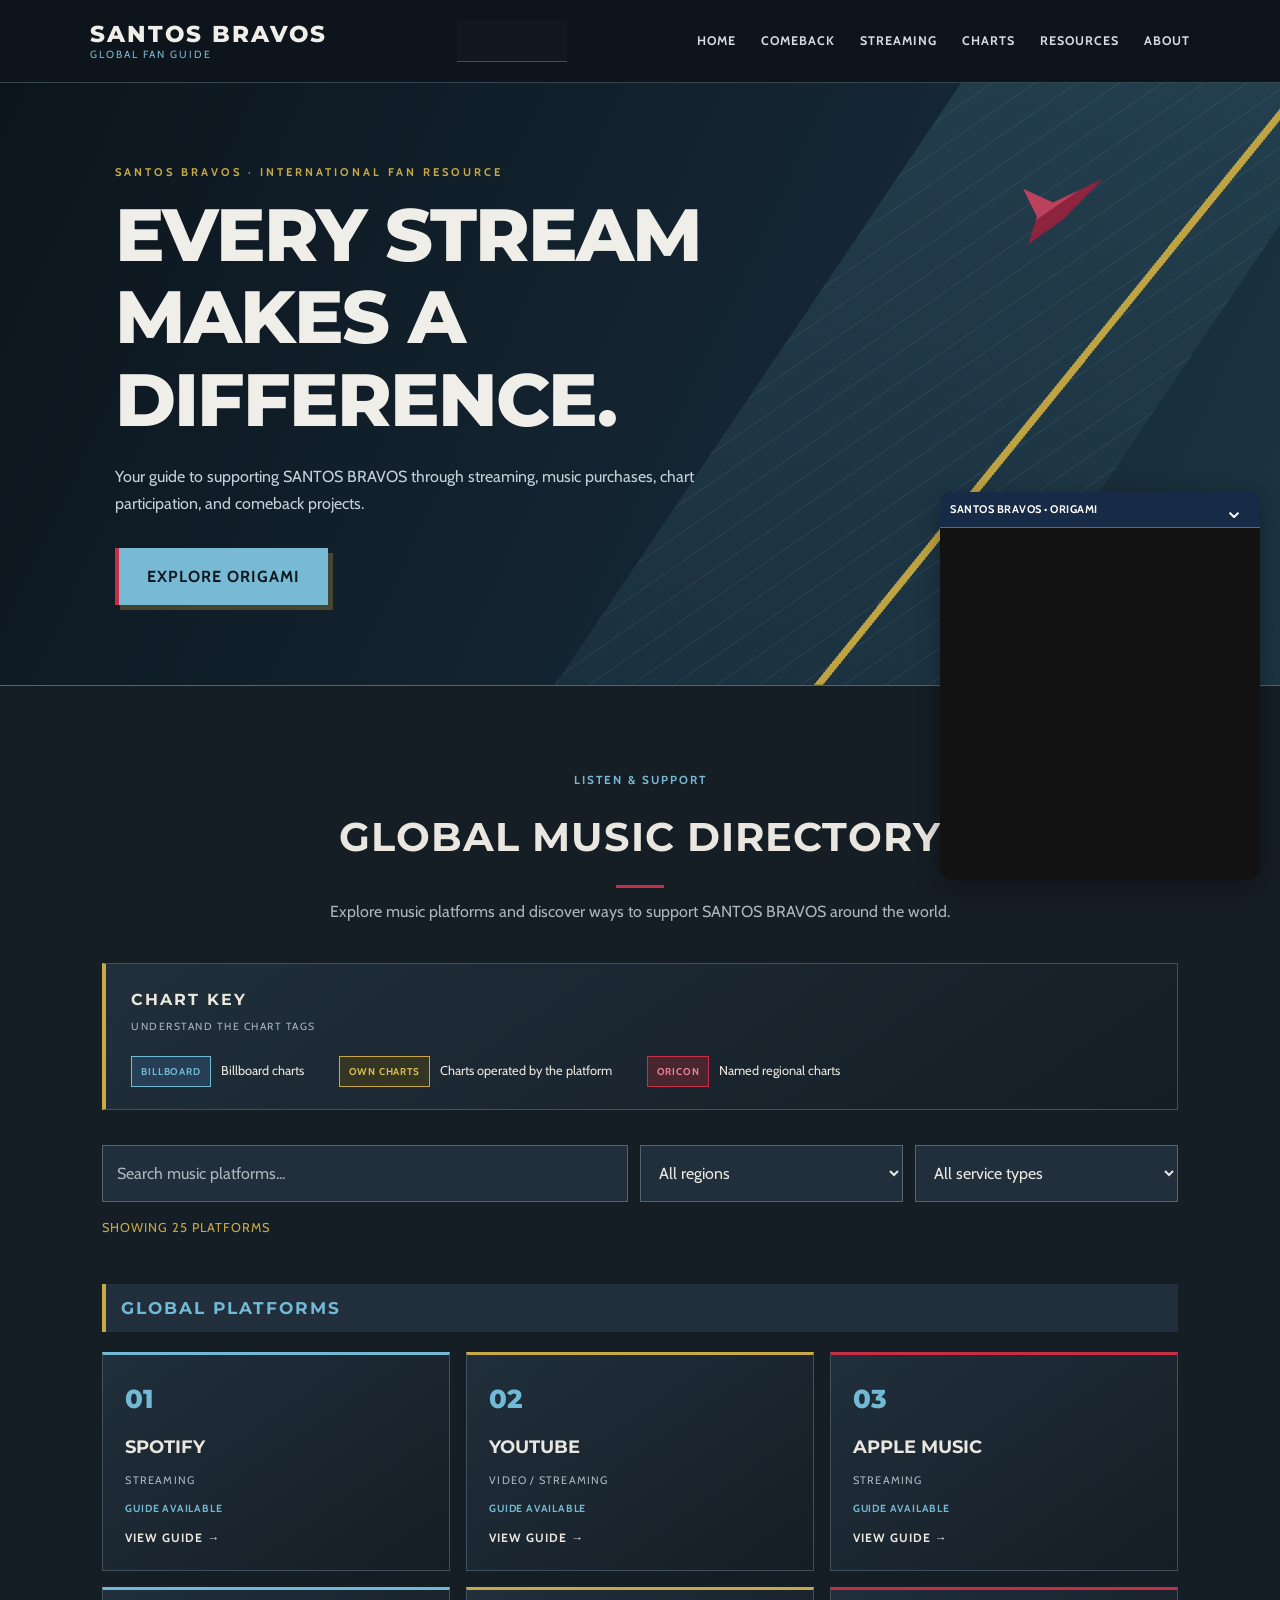
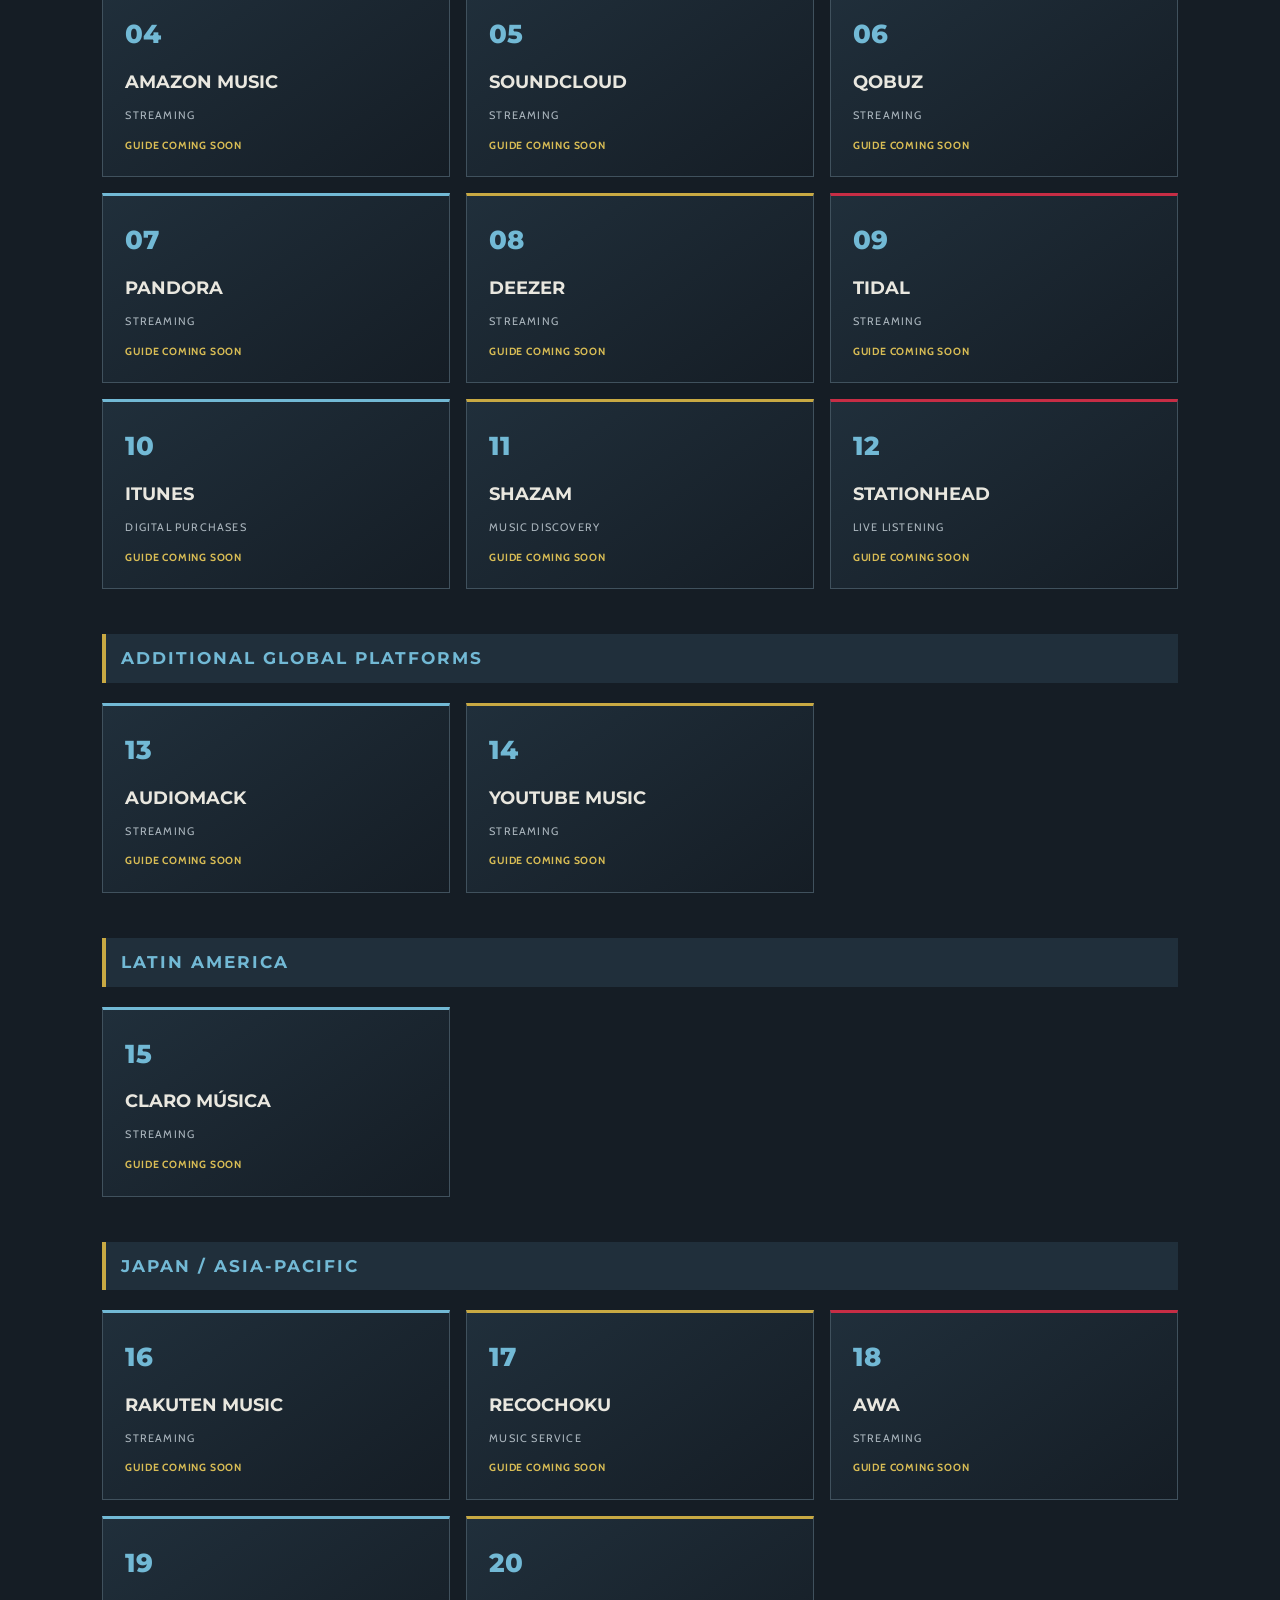
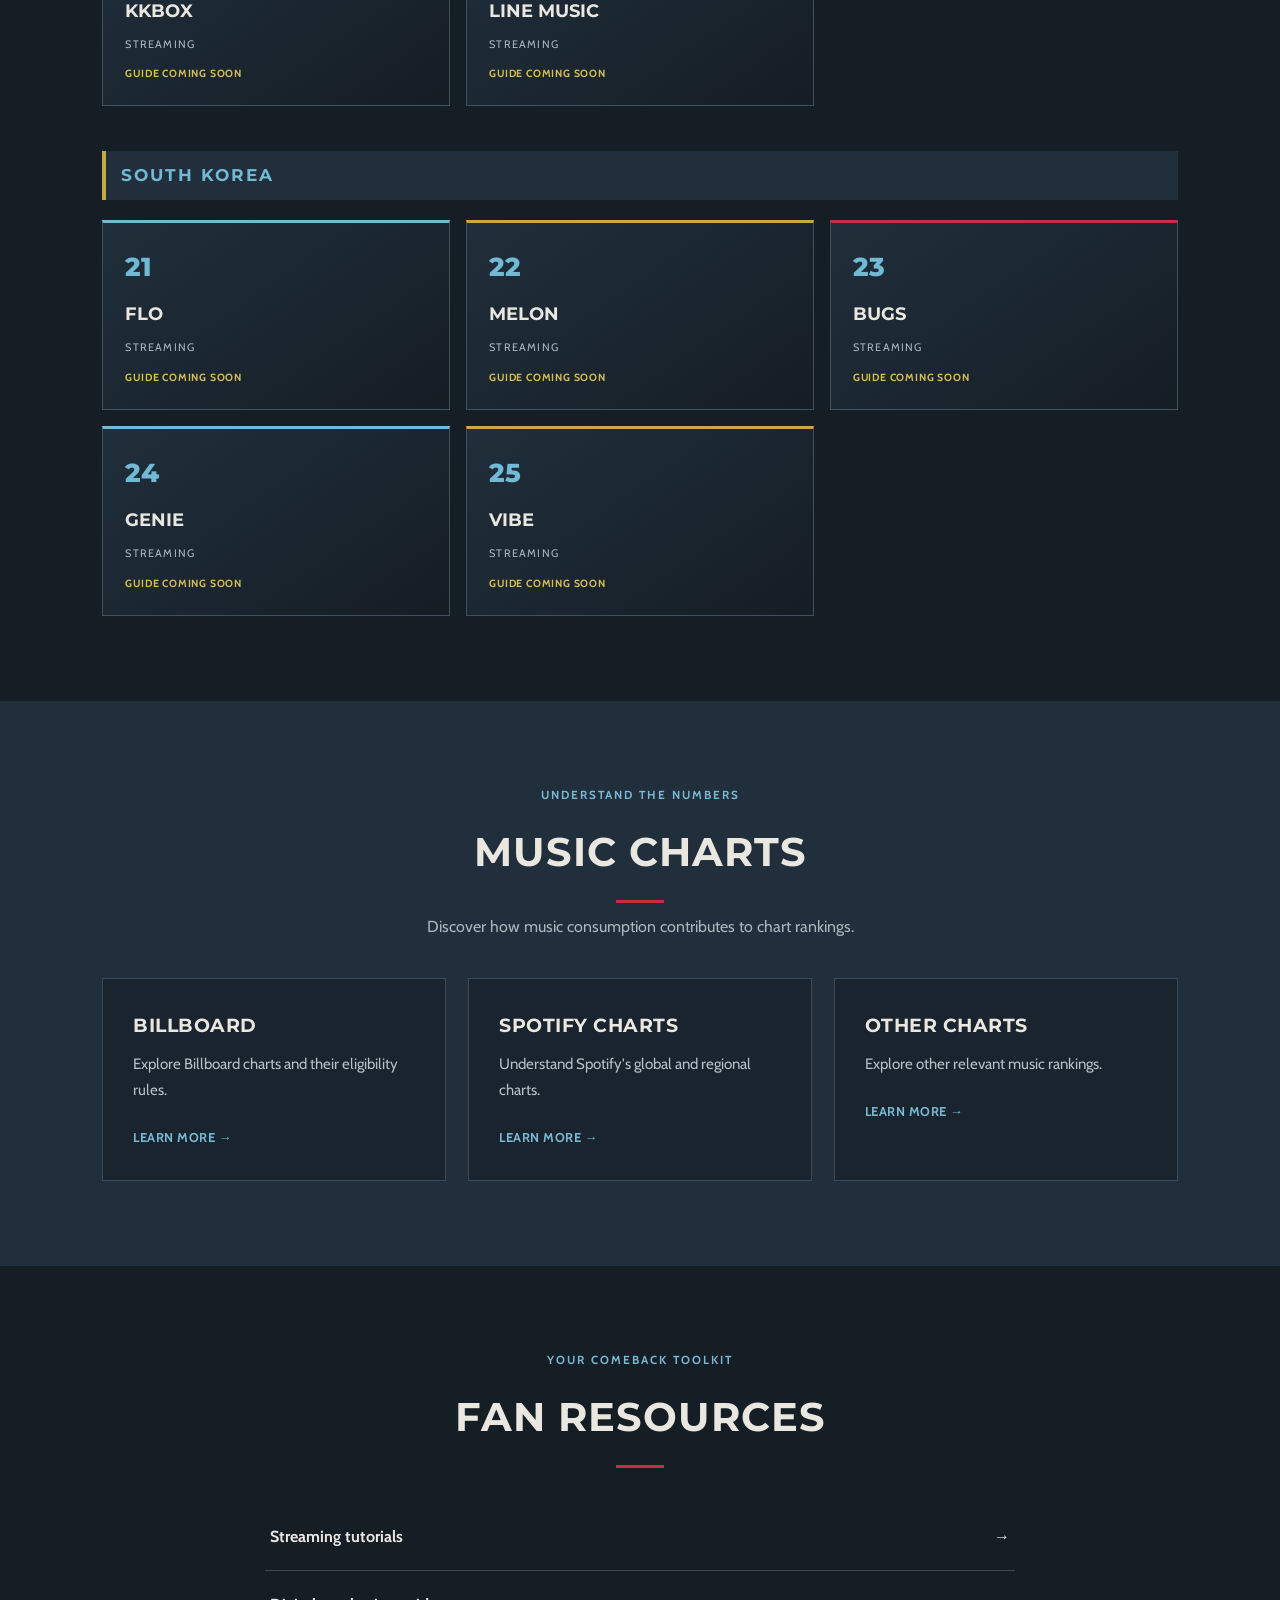
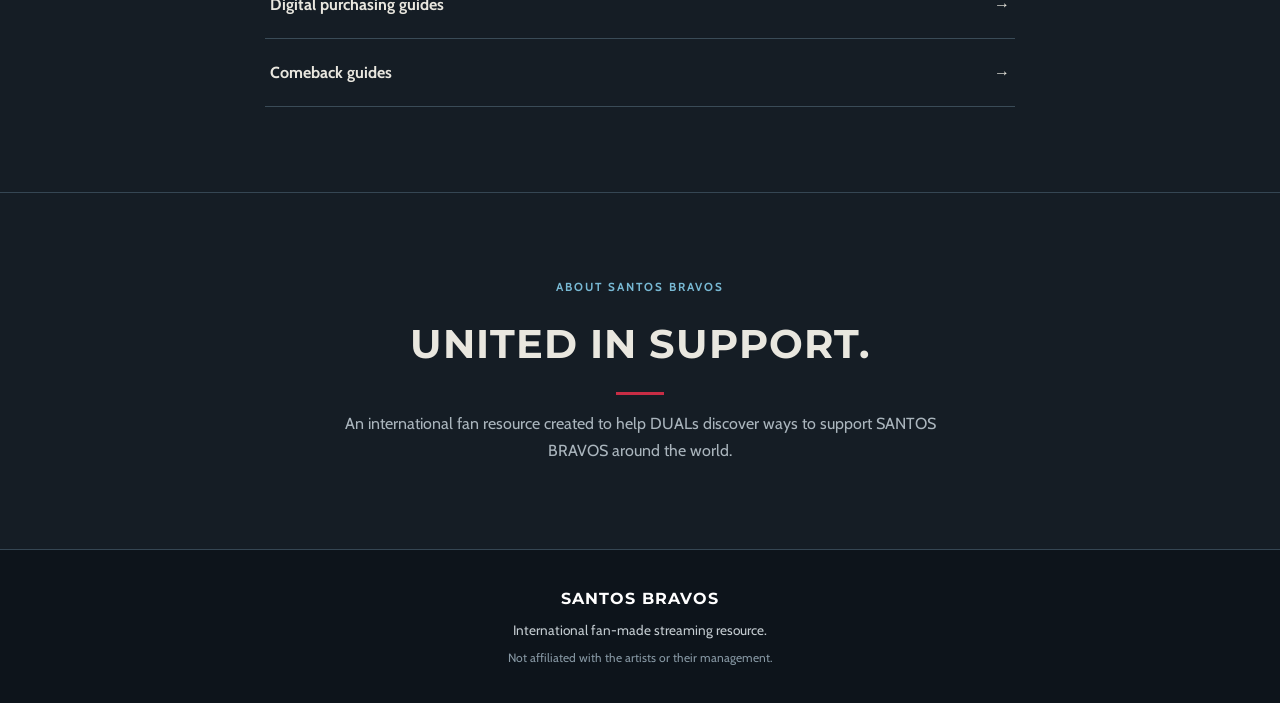
==== index.html @ e378ee21 "Add automatic website translation" ====
<!DOCTYPE html>
<html lang="en">
<head>
    <meta charset="UTF-8">
    <meta name="viewport" content="width=device-width, initial-scale=1.0">
    <meta name="description" content="Your international SANTOS BRAVOS streaming and comeback guide.">
    <title>SANTOS BRAVOS | Global Streaming Guide</title>
    <link rel="stylesheet" href="css/styles.css">
</head>
<body>

<header class="header">
    <a href="index.html" class="logo">
        <span class="logo-name">SANTOS BRAVOS</span>
        <span class="logo-subtitle">GLOBAL FAN GUIDE</span>
    </a>

    <div class="language-selector">
        <div id="google_translate_element"></div>
    <script>
        window.gtranslateSettings = {
            "default_language": "en",
            "languages": ["en", "es", "pt", "ko", "ja"],
            "wrapper_selector": "#google_translate_element"
        };
    </script>
    <script src="https://cdn.gtranslate.net/widgets/latest/dropdown.js" defer></script>
    </div>

    <nav class="navigation">
        <a href="index.html">HOME</a>
        <a href="#comeback">COMEBACK</a>
        <a href="#platforms">STREAMING</a>
        <a href="#charts">CHARTS</a>
        <a href="#resources">RESOURCES</a>
        <a href="#about">ABOUT</a>
    </nav>
</header>

<main>
    <section class="hero" id="comeback">
        <div class="hero-content">
            <span class="eyebrow">SANTOS BRAVOS · INTERNATIONAL FAN RESOURCE</span>
            <h1>EVERY STREAM<br>MAKES A DIFFERENCE.</h1>
            <p>
                Your guide to supporting SANTOS BRAVOS through streaming,
                music purchases, chart participation, and comeback projects.
            </p>
            <a href="guides/comebacks/origami.html" class="button">
                EXPLORE ORIGAMI
            </a>
        </div>
    </section>

    <section class="section platforms-directory" id="platforms">
        <span class="eyebrow">LISTEN & SUPPORT</span>
        <h2>GLOBAL MUSIC DIRECTORY</h2>
        <p class="section-description">
            Explore music platforms and discover ways to support SANTOS BRAVOS around the world.
        </p>

        <div class="chart-key">
            <h3>CHART KEY</h3>
            <p class="chart-key-description">UNDERSTAND THE CHART TAGS</p>

            <div class="chart-key-items">
                <div class="chart-key-item">
                    <span class="chart-tag billboard">BILLBOARD</span>
                    <span>Billboard charts</span>
                </div>

                <div class="chart-key-item">
                    <span class="chart-tag platform">OWN CHARTS</span>
                    <span>Charts operated by the platform</span>
                </div>

                <div class="chart-key-item">
                    <span class="chart-tag regional">ORICON</span>
                    <span>Named regional charts</span>
                </div>
            </div>
        </div>

        <div class="directory-controls">
            <input
                type="search"
                id="platformSearch"
                placeholder="Search music platforms..."
                aria-label="Search music platforms">

            <select id="regionFilter" aria-label="Filter by region">
                <option value="all">All regions</option>
                <option value="global">Global</option>
                <option value="latin-america">Latin America</option>
                <option value="asia-pacific">Japan / Asia-Pacific</option>
                <option value="south-korea">South Korea</option>
            </select>

            <select id="typeFilter" aria-label="Filter by service type">
                <option value="all">All service types</option>
                <option value="streaming">Streaming</option>
                <option value="video">Video</option>
                <option value="purchase">Digital purchases</option>
                <option value="discovery">Music discovery</option>
                <option value="live">Live listening</option>
            </select>
        </div>

        <p class="directory-count" id="platformCount">Showing 25 platforms</p>

        <div class="platform-group" data-region="global">
            <h3 class="platform-group-title">GLOBAL PLATFORMS</h3>
            <div class="platform-grid">

                <article class="platform-card" data-name="spotify" data-type="streaming">
                    <span class="platform-number">01</span>
                    <h4>Spotify</h4>
                    <span class="platform-type">STREAMING</span>
                    <span class="platform-status available">GUIDE AVAILABLE</span>
                    <a href="guides/platforms/spotify.html">VIEW GUIDE →</a>
                </article>

                <article class="platform-card" data-name="youtube" data-type="video">
                    <span class="platform-number">02</span>
                    <h4>YouTube</h4>
                    <span class="platform-type">VIDEO / STREAMING</span>
                    <span class="platform-status available">GUIDE AVAILABLE</span>
                    <a href="guides/platforms/youtube.html">VIEW GUIDE →</a>
                </article>

                <article class="platform-card" data-name="apple music" data-type="streaming">
                    <span class="platform-number">03</span>
                    <h4>Apple Music</h4>
                    <span class="platform-type">STREAMING</span>
                    <span class="platform-status available">GUIDE AVAILABLE</span>
                    <a href="guides/platforms/apple-music.html">VIEW GUIDE →</a>
                </article>

                <article class="platform-card" data-name="amazon music" data-type="streaming">
                    <span class="platform-number">04</span>
                    <h4>Amazon Music</h4>
                    <span class="platform-type">STREAMING</span>
                    <span class="platform-status coming-soon">GUIDE COMING SOON</span>
                </article>

                <article class="platform-card" data-name="soundcloud" data-type="streaming">
                    <span class="platform-number">05</span>
                    <h4>SoundCloud</h4>
                    <span class="platform-type">STREAMING</span>
                    <span class="platform-status coming-soon">GUIDE COMING SOON</span>
                </article>

                <article class="platform-card" data-name="qobuz" data-type="streaming">
                    <span class="platform-number">06</span>
                    <h4>Qobuz</h4>
                    <span class="platform-type">STREAMING</span>
                    <span class="platform-status coming-soon">GUIDE COMING SOON</span>
                </article>

                <article class="platform-card" data-name="pandora" data-type="streaming">
                    <span class="platform-number">07</span>
                    <h4>Pandora</h4>
                    <span class="platform-type">STREAMING</span>
                    <span class="platform-status coming-soon">GUIDE COMING SOON</span>
                </article>

                <article class="platform-card" data-name="deezer" data-type="streaming">
                    <span class="platform-number">08</span>
                    <h4>Deezer</h4>
                    <span class="platform-type">STREAMING</span>
                    <span class="platform-status coming-soon">GUIDE COMING SOON</span>
                </article>

                <article class="platform-card" data-name="tidal" data-type="streaming">
                    <span class="platform-number">09</span>
                    <h4>TIDAL</h4>
                    <span class="platform-type">STREAMING</span>
                    <span class="platform-status coming-soon">GUIDE COMING SOON</span>
                </article>

                <article class="platform-card" data-name="itunes" data-type="purchase">
                    <span class="platform-number">10</span>
                    <h4>iTunes</h4>
                    <span class="platform-type">DIGITAL PURCHASES</span>
                    <span class="platform-status coming-soon">GUIDE COMING SOON</span>
                </article>

                <article class="platform-card" data-name="shazam" data-type="discovery">
                    <span class="platform-number">11</span>
                    <h4>Shazam</h4>
                    <span class="platform-type">MUSIC DISCOVERY</span>
                    <span class="platform-status coming-soon">GUIDE COMING SOON</span>
                </article>

                <article class="platform-card" data-name="stationhead" data-type="live">
                    <span class="platform-number">12</span>
                    <h4>Stationhead</h4>
                    <span class="platform-type">LIVE LISTENING</span>
                    <span class="platform-status coming-soon">GUIDE COMING SOON</span>
                </article>
            </div>
        </div>

        <div class="platform-group" data-region="global">
            <h3 class="platform-group-title">ADDITIONAL GLOBAL PLATFORMS</h3>
            <div class="platform-grid">
                <article class="platform-card" data-name="audiomack" data-type="streaming">
                    <span class="platform-number">13</span>
                    <h4>Audiomack</h4>
                    <span class="platform-type">STREAMING</span>
                    <span class="platform-status coming-soon">GUIDE COMING SOON</span>
                </article>

                <article class="platform-card" data-name="youtube music" data-type="streaming">
                    <span class="platform-number">14</span>
                    <h4>YouTube Music</h4>
                    <span class="platform-type">STREAMING</span>
                    <span class="platform-status coming-soon">GUIDE COMING SOON</span>
                </article>
            </div>
        </div>

        <div class="platform-group" data-region="latin-america">
            <h3 class="platform-group-title">LATIN AMERICA</h3>
            <div class="platform-grid">
                <article class="platform-card" data-name="claro musica" data-type="streaming">
                    <span class="platform-number">15</span>
                    <h4>Claro Música</h4>
                    <span class="platform-type">STREAMING</span>
                    <span class="platform-status coming-soon">GUIDE COMING SOON</span>
                </article>
            </div>
        </div>

        <div class="platform-group" data-region="asia-pacific">
            <h3 class="platform-group-title">JAPAN / ASIA-PACIFIC</h3>
            <div class="platform-grid">
                <article class="platform-card" data-name="rakuten music" data-type="streaming">
                    <span class="platform-number">16</span>
                    <h4>Rakuten Music</h4>
                    <span class="platform-type">STREAMING</span>
                    <span class="platform-status coming-soon">GUIDE COMING SOON</span>
                </article>

                <article class="platform-card" data-name="recochoku" data-type="streaming">
                    <span class="platform-number">17</span>
                    <h4>RecoChoku</h4>
                    <span class="platform-type">MUSIC SERVICE</span>
                    <span class="platform-status coming-soon">GUIDE COMING SOON</span>
                </article>

                <article class="platform-card" data-name="awa" data-type="streaming">
                    <span class="platform-number">18</span>
                    <h4>AWA</h4>
                    <span class="platform-type">STREAMING</span>
                    <span class="platform-status coming-soon">GUIDE COMING SOON</span>
                </article>

                <article class="platform-card" data-name="kkbox" data-type="streaming">
                    <span class="platform-number">19</span>
                    <h4>KKBOX</h4>
                    <span class="platform-type">STREAMING</span>
                    <span class="platform-status coming-soon">GUIDE COMING SOON</span>
                </article>

                <article class="platform-card" data-name="line music" data-type="streaming">
                    <span class="platform-number">20</span>
                    <h4>LINE MUSIC</h4>
                    <span class="platform-type">STREAMING</span>
                    <span class="platform-status coming-soon">GUIDE COMING SOON</span>
                </article>
            </div>
        </div>

        <div class="platform-group" data-region="south-korea">
            <h3 class="platform-group-title">SOUTH KOREA</h3>
            <div class="platform-grid">
                <article class="platform-card" data-name="flo" data-type="streaming">
                    <span class="platform-number">21</span>
                    <h4>FLO</h4>
                    <span class="platform-type">STREAMING</span>
                    <span class="platform-status coming-soon">GUIDE COMING SOON</span>
                </article>

                <article class="platform-card" data-name="melon" data-type="streaming">
                    <span class="platform-number">22</span>
                    <h4>Melon</h4>
                    <span class="platform-type">STREAMING</span>
                    <span class="platform-status coming-soon">GUIDE COMING SOON</span>
                </article>

                <article class="platform-card" data-name="bugs" data-type="streaming">
                    <span class="platform-number">23</span>
                    <h4>Bugs</h4>
                    <span class="platform-type">STREAMING</span>
                    <span class="platform-status coming-soon">GUIDE COMING SOON</span>
                </article>

                <article class="platform-card" data-name="genie" data-type="streaming">
                    <span class="platform-number">24</span>
                    <h4>Genie</h4>
                    <span class="platform-type">STREAMING</span>
                    <span class="platform-status coming-soon">GUIDE COMING SOON</span>
                </article>

                <article class="platform-card" data-name="vibe" data-type="streaming">
                    <span class="platform-number">25</span>
                    <h4>VIBE</h4>
                    <span class="platform-type">STREAMING</span>
                    <span class="platform-status coming-soon">GUIDE COMING SOON</span>
                </article>
            </div>
        </div>
    </section>

    <section class="section section-blue" id="charts">
        <span class="eyebrow">UNDERSTAND THE NUMBERS</span>
        <h2>MUSIC CHARTS</h2>
        <p class="section-description">
            Discover how music consumption contributes to chart rankings.
        </p>

        <div class="card-grid">
            <article class="card">
                <h3>Billboard</h3>
                <p>Explore Billboard charts and their eligibility rules.</p>
                <a href="guides/charts/billboard.html">LEARN MORE →</a>
            </article>

            <article class="card">
                <h3>Spotify Charts</h3>
                <p>Understand Spotify's global and regional charts.</p>
                <a href="guides/charts/spotify.html">LEARN MORE →</a>
            </article>

            <article class="card">
                <h3>Other Charts</h3>
                <p>Explore other relevant music rankings.</p>
                <a href="guides/charts/other-charts.html">LEARN MORE →</a>
            </article>
        </div>
    </section>

    <section class="section" id="resources">
        <span class="eyebrow">YOUR COMEBACK TOOLKIT</span>
        <h2>FAN RESOURCES</h2>

        <div class="resource-list">
            <a href="guides/streaming/index.html">Streaming tutorials <span>→</span></a>
            <a href="guides/purchasing/index.html">Digital purchasing guides <span>→</span></a>
            <a href="guides/comebacks/index.html">Comeback guides <span>→</span></a>
        </div>
    </section>

    <section class="about" id="about">
        <span class="eyebrow">ABOUT SANTOS BRAVOS</span>
        <h2>UNITED IN SUPPORT.</h2>
        <p>
            An international fan resource created to help DUALs
            discover ways to support SANTOS BRAVOS around the world.
        </p>
    </section>
</main>

<footer>
    <strong>SANTOS BRAVOS</strong>
    <p>International fan-made streaming resource.</p>
    <p class="disclaimer">Not affiliated with the artists or their management.</p>
</footer>

<script src="js/script.js"></script>

<div class="spotify-floating-player" id="spotifyPlayer">
  <div class="spotify-player-header">
    <span>SANTOS BRAVOS • ORIGAMI</span>
    <button
      id="spotifyToggle"
      class="spotify-toggle"
      aria-label="Minimize player"
      aria-expanded="true">
      ⌄
    </button>
  </div>

  <iframe
    id="spotifyEmbed"
    src="https://open.spotify.com/embed/album/797dBz2qHdt8W3tDV2a8l1?utm_source=generator&theme=0"
    width="100%"
    height="352"
    allow="autoplay; clipboard-write; encrypted-media; fullscreen; picture-in-picture"
    loading="lazy">
  </iframe>
</div>
</body>
</html>
---- css/styles.css ----
@import url('https://fonts.googleapis.com/css2?family=Cabin:wght@400;500;600;700&family=Montserrat:wght@400;500;600;700;800&display=swap');

:root {
    --navy: #102c46;
    --blue: #176b91;
    --light-blue: #e8f2f8;
    --background: #f8fafc;
    --white: #ffffff;
    --text: #263746;
    --muted: #718096;
}

* {
    margin: 0;
    padding: 0;
    box-sizing: border-box;
}

html {
    scroll-behavior: smooth;
}

body {
    font-family: 'Cabin', sans-serif;
    color: var(--text);
    background: var(--background);
    line-height: 1.7;
}

.header {
    background: var(--navy);
    padding: 20px 7%;
    display: flex;
    justify-content: space-between;
    align-items: center;
    gap: 25px;
    flex-wrap: wrap;
}

.logo {
    display: flex;
    flex-direction: column;
    text-decoration: none;
    line-height: 1.2;
}

.logo-name {
    font-family: 'Montserrat', sans-serif;
    color: white;
    font-size: 1.45rem;
    font-weight: 800;
    letter-spacing: 1px;
}

.logo-subtitle {
    color: #b9d9e9;
    font-size: 0.65rem;
    letter-spacing: 2px;
}

.navigation {
    display: flex;
    gap: 25px;
    flex-wrap: wrap;
}

.navigation a {
    color: white;
    text-decoration: none;
    font-size: 0.78rem;
    font-weight: 700;
}

.navigation a:hover {
    color: #9edcf4;
}

.hero {
    background:
        linear-gradient(90deg, rgba(9, 35, 57, 0.95), rgba(18, 77, 108, 0.78)),
        url('../assets/images/hero.jpg') center/cover;
    min-height: 510px;
    display: flex;
    align-items: center;
    padding: 80px 9%;
    color: white;
}

.hero-content {
    max-width: 750px;
}

.eyebrow {
    display: block;
    color: var(--blue);
    font-size: 0.73rem;
    font-weight: 700;
    letter-spacing: 2px;
    margin-bottom: 12px;
}

.hero .eyebrow {
    color: #b9e7fa;
}

.hero h1 {
    font-family: 'Montserrat', sans-serif;
    font-size: clamp(2.5rem, 6vw, 4.6rem);
    line-height: 1.12;
    margin-bottom: 22px;
}

.hero p {
    color: #e3edf5;
    max-width: 600px;
    margin-bottom: 30px;
}

.button {
    display: inline-block;
    background: white;
    color: var(--navy);
    padding: 13px 25px;
    text-decoration: none;
    font-weight: 700;
    border-radius: 3px;
    transition: 0.2s;
}

.button:hover {
    background: #c9e8f6;
    transform: translateY(-2px);
}

.section {
    padding: 85px 8%;
    text-align: center;
}

.section h2,
.about h2 {
    font-family: 'Montserrat', sans-serif;
    color: var(--navy);
    font-size: clamp(1.8rem, 4vw, 2.5rem);
    margin-bottom: 10px;
}

.section-description {
    color: var(--muted);
    margin-bottom: 38px;
}

.section-blue {
    background: var(--light-blue);
}

.card-grid {
    display: grid;
    grid-template-columns: repeat(3, minmax(0, 1fr));
    gap: 22px;
    max-width: 1150px;
    margin: auto;
    text-align: left;
}

.card {
    background: white;
    border: 1px solid #e5eaf0;
    border-radius: 7px;
    padding: 30px;
    transition: 0.2s;
}

.card:hover {
    transform: translateY(-4px);
    box-shadow: 0 12px 25px rgba(16, 44, 70, 0.08);
}

.card-number {
    color: var(--blue);
    font-size: 0.8rem;
    font-weight: 700;
    margin-bottom: 14px;
}

.card h3 {
    color: var(--navy);
    font-family: 'Montserrat', sans-serif;
    font-size: 1.2rem;
    margin-bottom: 10px;
}

.card p {
    color: var(--muted);
    margin-bottom: 20px;
    font-size: 0.94rem;
}

.card a {
    color: var(--blue);
    text-decoration: none;
    font-weight: 700;
    font-size: 0.8rem;
}

.resource-list {
    max-width: 750px;
    margin: 35px auto 0;
    text-align: left;
}

.resource-list a {
    display: flex;
    justify-content: space-between;
    padding: 20px 5px;
    border-bottom: 1px solid #dce4eb;
    color: var(--navy);
    font-weight: 700;
    text-decoration: none;
}

.resource-list a:hover {
    color: var(--blue);
}

.about {
    text-align: center;
    padding: 85px 20px;
    background: white;
}

.about p {
    max-width: 650px;
    margin: 15px auto 0;
    color: var(--muted);
}

footer {
    background: var(--navy);
    color: white;
    text-align: center;
    padding: 35px 20px;
}

footer strong {
    font-family: 'Montserrat', sans-serif;
    letter-spacing: 1px;
}

footer p {
    font-size: 0.85rem;
    margin-top: 6px;
    color: #d2e3ee;
}

footer .disclaimer {
    font-size: 0.75rem;
    color: #9fb9ca;
}

@media (max-width: 850px) {
    .card-grid {
        grid-template-columns: repeat(2, minmax(0, 1fr));
    }
}

@media (max-width: 600px) {
    .header {
        justify-content: center;
        text-align: center;
    }

    .navigation {
        justify-content: center;
        gap: 13px 18px;
    }

    .card-grid {
        grid-template-columns: 1fr;
    }

    .hero {
        min-height: 440px;
        padding: 65px 7%;
    }

    .section {
        padding: 60px 7%;
    }
}

.spotify-floating-player {
  position: fixed;
  right: 20px;
  bottom: 20px;
  width: 320px;
  max-width: calc(100vw - 40px);
  z-index: 9999;
  border-radius: 12px;
  overflow: hidden;
  background: #121212;
  box-shadow: 0 5px 25px rgba(0,0,0,.3);
}

.spotify-floating-player iframe {
  display: block;
  border: 0;
}

@media (max-width: 600px) {
  .spotify-floating-player {
    right: 10px;
    bottom: 10px;
    max-width: calc(100vw - 20px);
  }
}

/* SANTOS BRAVOS Spotify Mini Player */
.spotify-floating-player {
  position: fixed;
  right: 20px;
  bottom: 20px;
  width: 320px;
  max-width: calc(100vw - 40px);
  z-index: 9999;
  overflow: hidden;
  border-radius: 12px;
  background: #121212;
  box-shadow: 0 5px 25px rgba(0,0,0,.3);
  transition: width .25s ease;
}

.spotify-player-header {
  height: 36px;
  padding: 0 10px;
  display: flex;
  align-items: center;
  justify-content: space-between;
  background: #172b46;
  color: white;
  font-size: 11px;
  font-weight: 700;
  letter-spacing: .5px;
}

.spotify-toggle {
  border: 0;
  background: transparent;
  color: white;
  font-size: 24px;
  cursor: pointer;
  padding: 0 6px;
}

.spotify-floating-player iframe {
  display: block;
  width: 100%;
  height: 352px;
  border: 0;
  transition: height .25s ease;
}

.spotify-floating-player.is-collapsed iframe {
  height: 80px;
}

.spotify-floating-player.is-collapsed .spotify-toggle {
  transform: rotate(180deg);
}

@media (max-width: 600px) {
  .spotify-floating-player {
    right: 10px;
    bottom: 10px;
    max-width: calc(100vw - 20px);
  }
}

/* ========================================
   SANTOS BRAVOS — INDUSTRIAL EDITORIAL THEME
   ======================================== */

:root {
    --navy: #111820;
    --blue: #78b9d4;
    --light-blue: #202f3b;
    --background: #151d25;
    --white: #e9e7df;
    --text: #e9e7df;
    --muted: #aab5bd;
    --accent-yellow: #c8a943;
    --accent-red: #c72d45;
}

body {
    background: var(--background);
    color: var(--text);
}

.header {
    background: #0d141b;
    border-bottom: 1px solid #354653;
}

.logo-name {
    color: #f0eee8;
    letter-spacing: 2px;
}

.logo-subtitle {
    color: var(--blue);
}

.navigation a {
    color: #d6dce0;
    letter-spacing: 1px;
    transition: color .2s ease;
}

.navigation a:hover {
    color: var(--accent-yellow);
}

.hero {
    background:
        linear-gradient(110deg, rgba(10,18,26,.97), rgba(25,52,68,.82)),
        repeating-linear-gradient(
            135deg,
            transparent 0,
            transparent 38px,
            rgba(169,221,241,.06) 39px,
            transparent 40px
        );
    border-bottom: 1px solid #526572;
    color: #f0eee8;
    position: relative;
}

.hero .eyebrow {
    color: var(--accent-yellow);
    text-transform: uppercase;
    letter-spacing: 3px;
}

.hero h1 {
    color: #f0eee8;
    letter-spacing: -2px;
    text-transform: uppercase;
}

.hero p {
    color: #c3d0d8;
}

.button {
    background: var(--blue);
    color: #101820;
    border-radius: 0;
    text-transform: uppercase;
    letter-spacing: 1px;
}

.button:hover {
    background: var(--accent-yellow);
}

.section {
    background: #151d25;
}

.section h2,
.about h2 {
    color: #e9e7df;
    text-transform: uppercase;
    letter-spacing: 1px;
}

.section-description {
    color: #aab5bd;
}

.section-blue {
    background: #202f3b;
}

.card {
    background: #19242e;
    border: 1px solid #3a4b57;
    border-radius: 0;
    color: #e9e7df;
    position: relative;
}

.card:hover {
    border-color: var(--blue);
    box-shadow: 0 12px 25px rgba(0,0,0,.25);
}

.card-number {
    color: var(--accent-yellow);
    letter-spacing: 2px;
    text-transform: uppercase;
}

.card h3 {
    color: #e9e7df;
    text-transform: uppercase;
    letter-spacing: .5px;
}

.card p {
    color: #b5c0c7;
}

.card a {
    color: var(--blue);
    text-transform: uppercase;
    letter-spacing: .5px;
}

.resource-list a {
    color: #e9e7df;
    border-bottom: 1px solid #3a4b57;
}

.resource-list a:hover {
    color: var(--accent-yellow);
}

footer {
    background: #0d141b;
    border-top: 1px solid #354653;
}

footer p {
    color: #c3cbd0;
}

footer .disclaimer {
    color: #8798a4;
}

/* Small editorial accent */
.section h2::after,
.about h2::after {
    content: "";
    display: block;
    width: 48px;
    height: 3px;
    background: var(--accent-red);
    margin: 14px auto 0;
}

.spotify-player-header {
    background: #172b46;
    border-bottom: 1px solid #536d7d;
}

@media (max-width: 600px) {
    .hero h1 {
        letter-spacing: -1px;
    }
}

/* About section — match the industrial theme */
.about {
    background: #151d25;
    color: #e9e7df;
    border-top: 1px solid #354653;
}

.about h2 {
    color: #e9e7df;
}

.about .eyebrow {
    color: #78b9d4;
}

.about p {
    color: #aab5bd;
}


/* Hide Spotify player when visitors reach the footer */
.spotify-floating-player {
    transition: transform .35s ease, opacity .35s ease;
}

.spotify-floating-player.is-footer-visible {
    transform: translateY(calc(100% + 30px));
    opacity: 0;
    pointer-events: none;
}

/* Slower, smoother Spotify player animation */
.spotify-floating-player {
    transition:
        transform 0.8s ease-in-out,
        opacity 0.8s ease-in-out;
}

/* HERO — Industrial editorial details */
.hero {
    position: relative;
    isolation: isolate;
    overflow: hidden;
}

.hero::before {
    content: "";
    position: absolute;
    z-index: 0;
    top: -20%;
    right: 9%;
    width: min(38vw, 480px);
    height: 145%;
    border-left: 1px solid rgba(169, 221, 241, .35);
    border-right: 1px solid rgba(169, 221, 241, .2);
    background: repeating-linear-gradient(
        135deg,
        transparent 0,
        transparent 34px,
        rgba(169, 221, 241, .07) 35px,
        transparent 36px
    );
    transform: skewX(-24deg);
    pointer-events: none;
}

.hero::after {
    content: "";
    position: absolute;
    z-index: 0;
    top: 18%;
    right: 17%;
    width: 4px;
    height: 62%;
    background: var(--accent-yellow);
    transform: skewX(-24deg);
    opacity: .8;
    pointer-events: none;
}

.hero-content {
    position: relative;
    z-index: 1;
}

.hero .eyebrow {
    letter-spacing: 3px;
    font-size: .7rem;
}

.hero h1 {
    max-width: 850px;
    font-weight: 800;
    text-transform: uppercase;
    letter-spacing: -2px;
}

.hero .button {
    border-left: 4px solid var(--accent-red);
    padding: 15px 28px;
}

@media (max-width: 600px) {
    .hero::before {
        right: -25%;
        width: 65%;
        opacity: .5;
    }

    .hero::after {
        right: 12%;
        opacity: .5;
    }

    .hero h1 {
        letter-spacing: -1px;
    }
}


/* =====================================
   HERO — INDUSTRIAL STREETWEAR x ORIGAMI
   ===================================== */

.hero {
    background:
        linear-gradient(115deg, #0c151d 0%, #142633 58%, #1c3441 100%);
    position: relative;
    overflow: hidden;
}

/* Large angular industrial blue panel */
.hero::before {
    content: "";
    position: absolute;
    z-index: 0;
    top: 0;
    right: 3%;
    width: 43%;
    height: 100%;
    background:
        repeating-linear-gradient(
            135deg,
            transparent 0 28px,
            rgba(220,235,240,.09) 29px,
            transparent 30px
        ),
        linear-gradient(145deg, rgba(114,185,213,.16), rgba(114,185,213,.025));
    border-left: 1px solid rgba(114,185,213,.45);
    border-right: 1px solid rgba(114,185,213,.25);
    clip-path: polygon(25% 0, 100% 0, 75% 100%, 0 100%);
    pointer-events: none;
}

/* Folded-paper-inspired crimson graphic */
.hero::after {
    content: "";
    position: absolute;
    z-index: 1;
    top: 16%;
    right: 15%;
    width: 75px;
    height: 65px;
    background: linear-gradient(135deg, #e34462 0 48%, #a91e3b 49% 100%);
    clip-path: polygon(0 15%, 48% 36%, 100% 0, 72% 62%, 40% 100%, 35% 58%);
    filter: drop-shadow(5px 7px 3px rgba(0,0,0,.3));
    pointer-events: none;
}

.hero-content {
    position: relative;
    z-index: 2;
}

.hero .button {
    border-left: 4px solid #c72d45;
    box-shadow: 5px 5px 0 rgba(200,169,67,.28);
}

@media (max-width: 600px) {
    .hero::before {
        right: -20%;
        width: 75%;
        opacity: .6;
    }

    .hero::after {
        right: 10%;
        top: 8%;
        width: 48px;
        height: 42px;
    }
}


/* Mustard-yellow industrial stripe */
.hero::before {
    background:
        linear-gradient(
            110deg,
            transparent 0 82%,
            rgba(200,169,67,.85) 82% 83%,
            transparent 83%
        ),
        repeating-linear-gradient(
            135deg,
            transparent 0 28px,
            rgba(220,235,240,.09) 29px,
            transparent 30px
        ),
        linear-gradient(
            145deg,
            rgba(114,185,213,.16),
            rgba(114,185,213,.025)
        );
}


/* Make the industrial yellow stripe visible */
.hero::before {
    background:
        linear-gradient(
            110deg,
            transparent 0 62%,
            rgba(200,169,67,.95) 62% 63.2%,
            transparent 63.2%
        ),
        repeating-linear-gradient(
            135deg,
            transparent 0 28px,
            rgba(220,235,240,.09) 29px,
            transparent 30px
        ),
        linear-gradient(
            145deg,
            rgba(114,185,213,.16),
            rgba(114,185,213,.025)
        );
}

/* =====================================
   GLOBAL MUSIC DIRECTORY
   ===================================== */

.platforms-directory {
    text-align: left;
}

.platforms-directory > .eyebrow,
.platforms-directory > h2,
.platforms-directory > .section-description {
    text-align: center;
}

.directory-controls {
    display: grid;
    grid-template-columns: 2fr 1fr 1fr;
    gap: 12px;
    max-width: 1100px;
    margin: 35px auto 15px;
}

.directory-controls input,
.directory-controls select {
    width: 100%;
    min-width: 0;
    padding: 14px;
    background: #202f3b;
    color: #e9e7df;
    border: 1px solid #526572;
    border-radius: 0;
    font: inherit;
}

.directory-controls input::placeholder {
    color: #aab5bd;
}

.directory-count {
    max-width: 1100px;
    margin: 0 auto 35px;
    color: #c8a943;
    font-size: .8rem;
    letter-spacing: 1px;
    text-transform: uppercase;
}

.platform-group {
    max-width: 1150px;
    margin: 45px auto 0;
}

.platform-group-title {
    color: #72b9d5;
    font-family: 'Montserrat', sans-serif;
    font-size: 1.05rem;
    letter-spacing: 2px;
    text-transform: uppercase;
    border-left: 4px solid #c8a943;
    padding: 10px 15px;
    margin-bottom: 20px;
    background: #202f3b;
}

.platform-grid {
    display: grid;
    grid-template-columns: repeat(3, minmax(0, 1fr));
    gap: 16px;
}

.platform-card {
    position: relative;
    display: flex;
    flex-direction: column;
    align-items: flex-start;
    gap: 10px;
    min-height: 190px;
    padding: 22px;
    background: linear-gradient(145deg, #202f3b, #151d25);
    border: 1px solid #40515d;
    border-top: 3px solid #72b9d5;
    overflow: hidden;
    transition: transform .25s ease, border-color .25s ease;
}

.platform-card:nth-child(3n + 2) {
    border-top-color: #c8a943;
}

.platform-card:nth-child(3n) {
    border-top-color: #c72d45;
}

.platform-card:hover {
    transform: translateY(-5px);
    border-color: #72b9d5;
}

.platform-number {
    color: #72b9d5;
    font-family: 'Montserrat', sans-serif;
    font-size: 1.6rem;
    font-weight: 800;
}

.platform-card h4 {
    color: #e9e7df;
    font-family: 'Montserrat', sans-serif;
    font-size: 1.15rem;
    text-transform: uppercase;
}

.platform-type {
    color: #aab5bd;
    font-size: .68rem;
    letter-spacing: 1.2px;
}

.platform-status {
    margin-top: auto;
    font-size: .65rem;
    font-weight: 700;
    letter-spacing: .8px;
}

.platform-status.available {
    color: #72b9d5;
}

.platform-status.coming-soon {
    color: #d9bd55;
}

.platform-card a {
    color: #e9e7df;
    text-decoration: none;
    font-size: .75rem;
    font-weight: 700;
    letter-spacing: 1px;
}

.platform-card a:hover {
    color: #c8a943;
}

.platform-card[hidden],
.platform-group[hidden] {
    display: none !important;
}

@media (max-width: 850px) {
    .platform-grid {
        grid-template-columns: repeat(2, minmax(0, 1fr));
    }

    .directory-controls {
        grid-template-columns: 1fr 1fr;
    }

    .directory-controls input {
        grid-column: 1 / -1;
    }
}

@media (max-width: 550px) {
    .platform-grid {
        grid-template-columns: 1fr;
    }

    .directory-controls {
        grid-template-columns: 1fr;
    }

    .directory-controls input {
        grid-column: auto;
    }

    .platform-card {
        min-height: 165px;
    }
}


/* CHART KEY */
.chart-key {
    max-width: 1100px;
    margin: 30px auto 10px;
    padding: 22px 25px;
    background: linear-gradient(145deg, #202f3b, #151d25);
    border: 1px solid #40515d;
    border-left: 4px solid #c8a943;
}

.chart-key h3 {
    color: #e9e7df;
    font-family: 'Montserrat', sans-serif;
    font-size: 1rem;
    letter-spacing: 2px;
    margin-bottom: 5px;
}

.chart-key-description {
    color: #aab5bd;
    font-size: .65rem;
    letter-spacing: 1.5px;
    margin-bottom: 20px;
}

.chart-key-items {
    display: flex;
    flex-wrap: wrap;
    gap: 20px 35px;
}

.chart-key-item {
    display: flex;
    align-items: center;
    gap: 10px;
    color: #e9e7df;
    font-size: .8rem;
}

.chart-tag {
    display: inline-block;
    padding: 6px 9px;
    font-size: .62rem;
    font-weight: 800;
    letter-spacing: .8px;
}

.chart-tag.billboard {
    background: #263f55;
    color: #72b9d5;
    border: 1px solid #72b9d5;
}

.chart-tag.platform {
    background: #343522;
    color: #d9bd55;
    border: 1px solid #c8a943;
}

.chart-tag.regional {
    background: #482630;
    color: #ed8294;
    border: 1px solid #c72d45;
}

@media (max-width: 600px) {
    .chart-key-items {
        flex-direction: column;
        gap: 14px;
    }
}

/* CHART KEY */
.chart-key {
    max-width: 1100px;
    margin: 30px auto 10px;
    padding: 22px 25px;
    background: linear-gradient(145deg, #202f3b, #151d25);
    border: 1px solid #40515d;
    border-left: 4px solid #c8a943;
}

.chart-key h3 {
    color: #e9e7df;
    font-family: 'Montserrat', sans-serif;
    font-size: 1rem;
    letter-spacing: 2px;
    margin-bottom: 5px;
}

.chart-key-description {
    color: #aab5bd;
    font-size: .65rem;
    letter-spacing: 1.5px;
    margin-bottom: 20px;
}

.chart-key-items {
    display: flex;
    flex-wrap: wrap;
    gap: 20px 35px;
}

.chart-key-item {
    display: flex;
    align-items: center;
    gap: 10px;
    color: #e9e7df;
    font-size: .8rem;
}

.chart-tag {
    display: inline-block;
    padding: 6px 9px;
    font-size: .62rem;
    font-weight: 800;
    letter-spacing: .8px;
}

.chart-tag.billboard {
    background: #263f55;
    color: #72b9d5;
    border: 1px solid #72b9d5;
}

.chart-tag.platform {
    background: #343522;
    color: #d9bd55;
    border: 1px solid #c8a943;
}

.chart-tag.regional {
    background: #482630;
    color: #ed8294;
    border: 1px solid #c72d45;
}

@media (max-width: 600px) {
    .chart-key-items {
        flex-direction: column;
        gap: 14px;
    }
}

/* LANGUAGE SELECTOR */
.language-selector {
    display: flex;
    justify-content: flex-end;
    align-items: center;
    padding: 8px 5%;
    background: #111820;
    border-bottom: 1px solid #40515d;
    min-height: 42px;
}

#google_translate_element {
    font-family: 'Montserrat', sans-serif;
    font-size: 12px;
}

#google_translate_element select {
    background: #202f3b;
    color: #e9e7df;
    border: 1px solid #78b9d4;
    padding: 7px 10px;
    font-family: inherit;
    font-size: 11px;
    letter-spacing: .5px;
    cursor: pointer;
}

#google_translate_element .goog-te-gadget {
    color: #aab5bd;
    font-size: 0;
}

#google_translate_element .goog-te-gadget span,
#google_translate_element .goog-logo-link {
    display: none;
}

.goog-te-banner-frame {
    display: none !important;
}

body {
    top: 0 !important;
}

@media (max-width: 600px) {
    .language-selector {
        justify-content: center;
    }
}
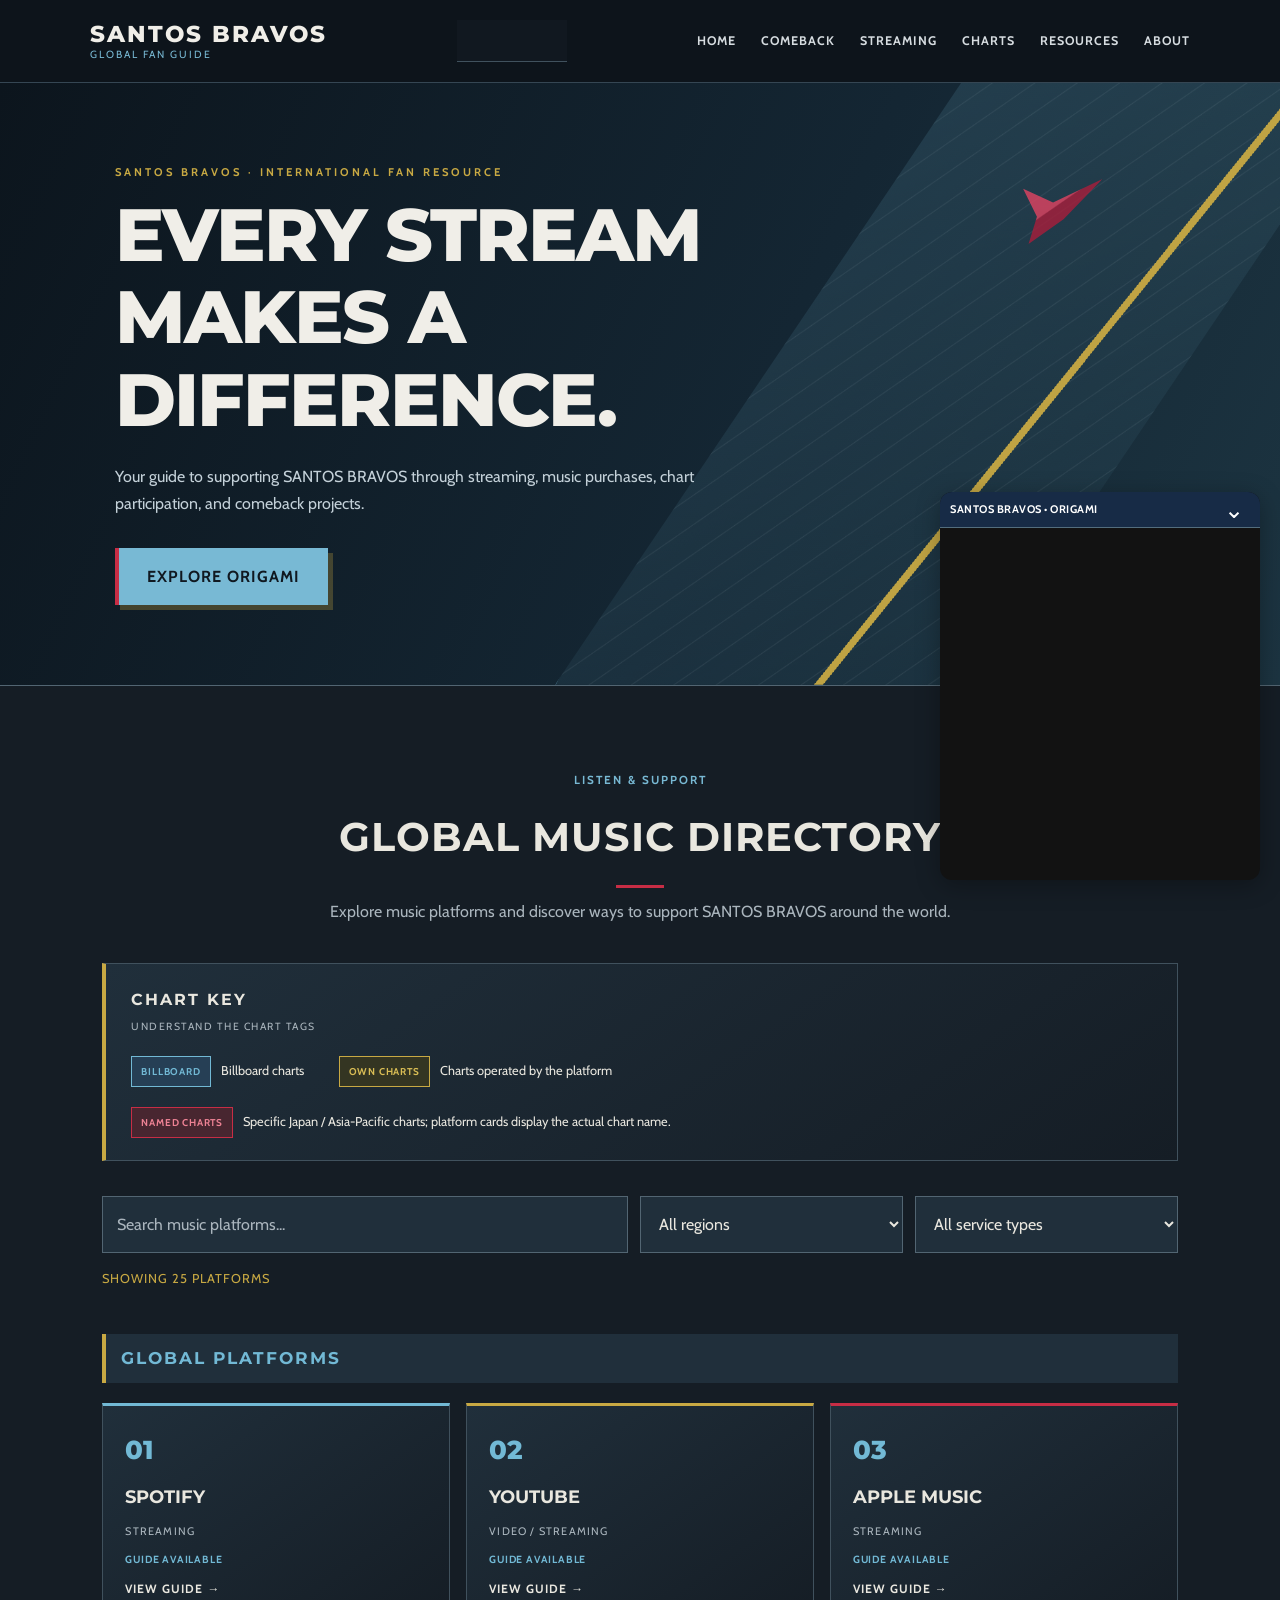
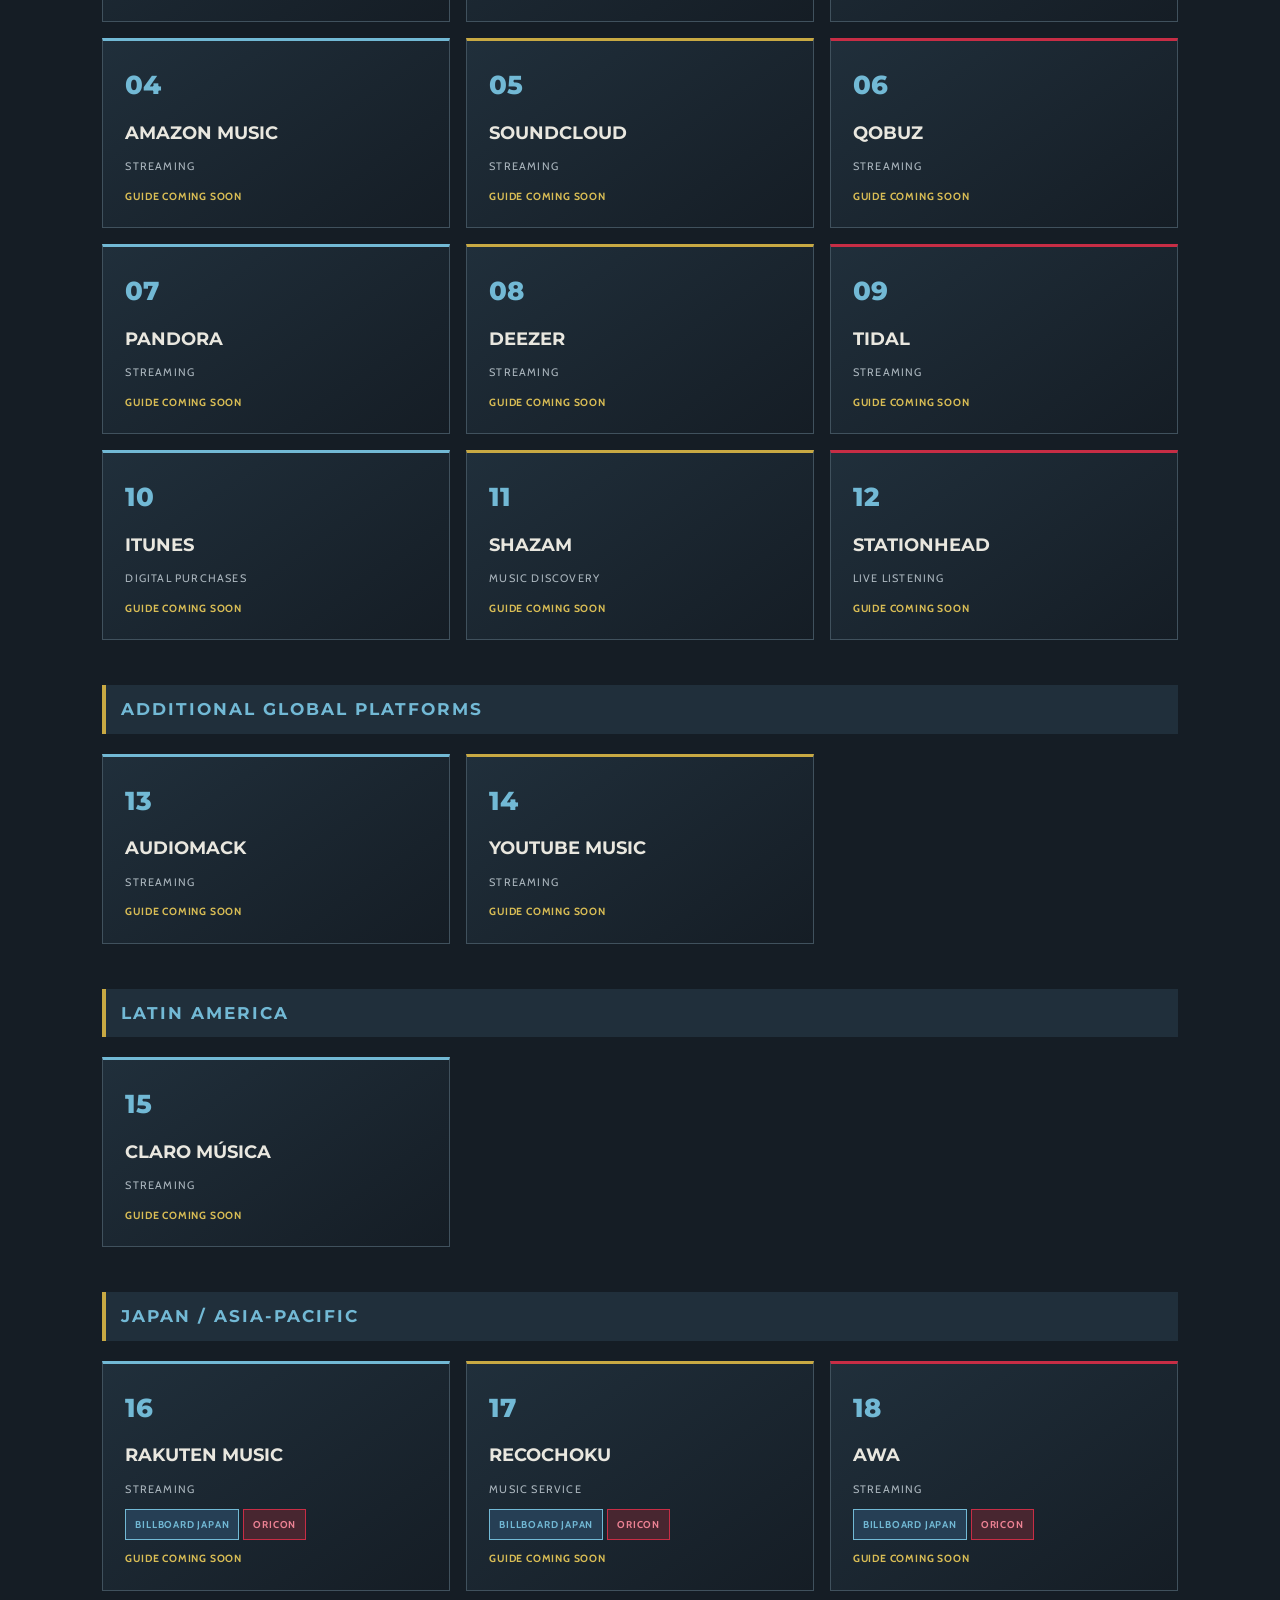
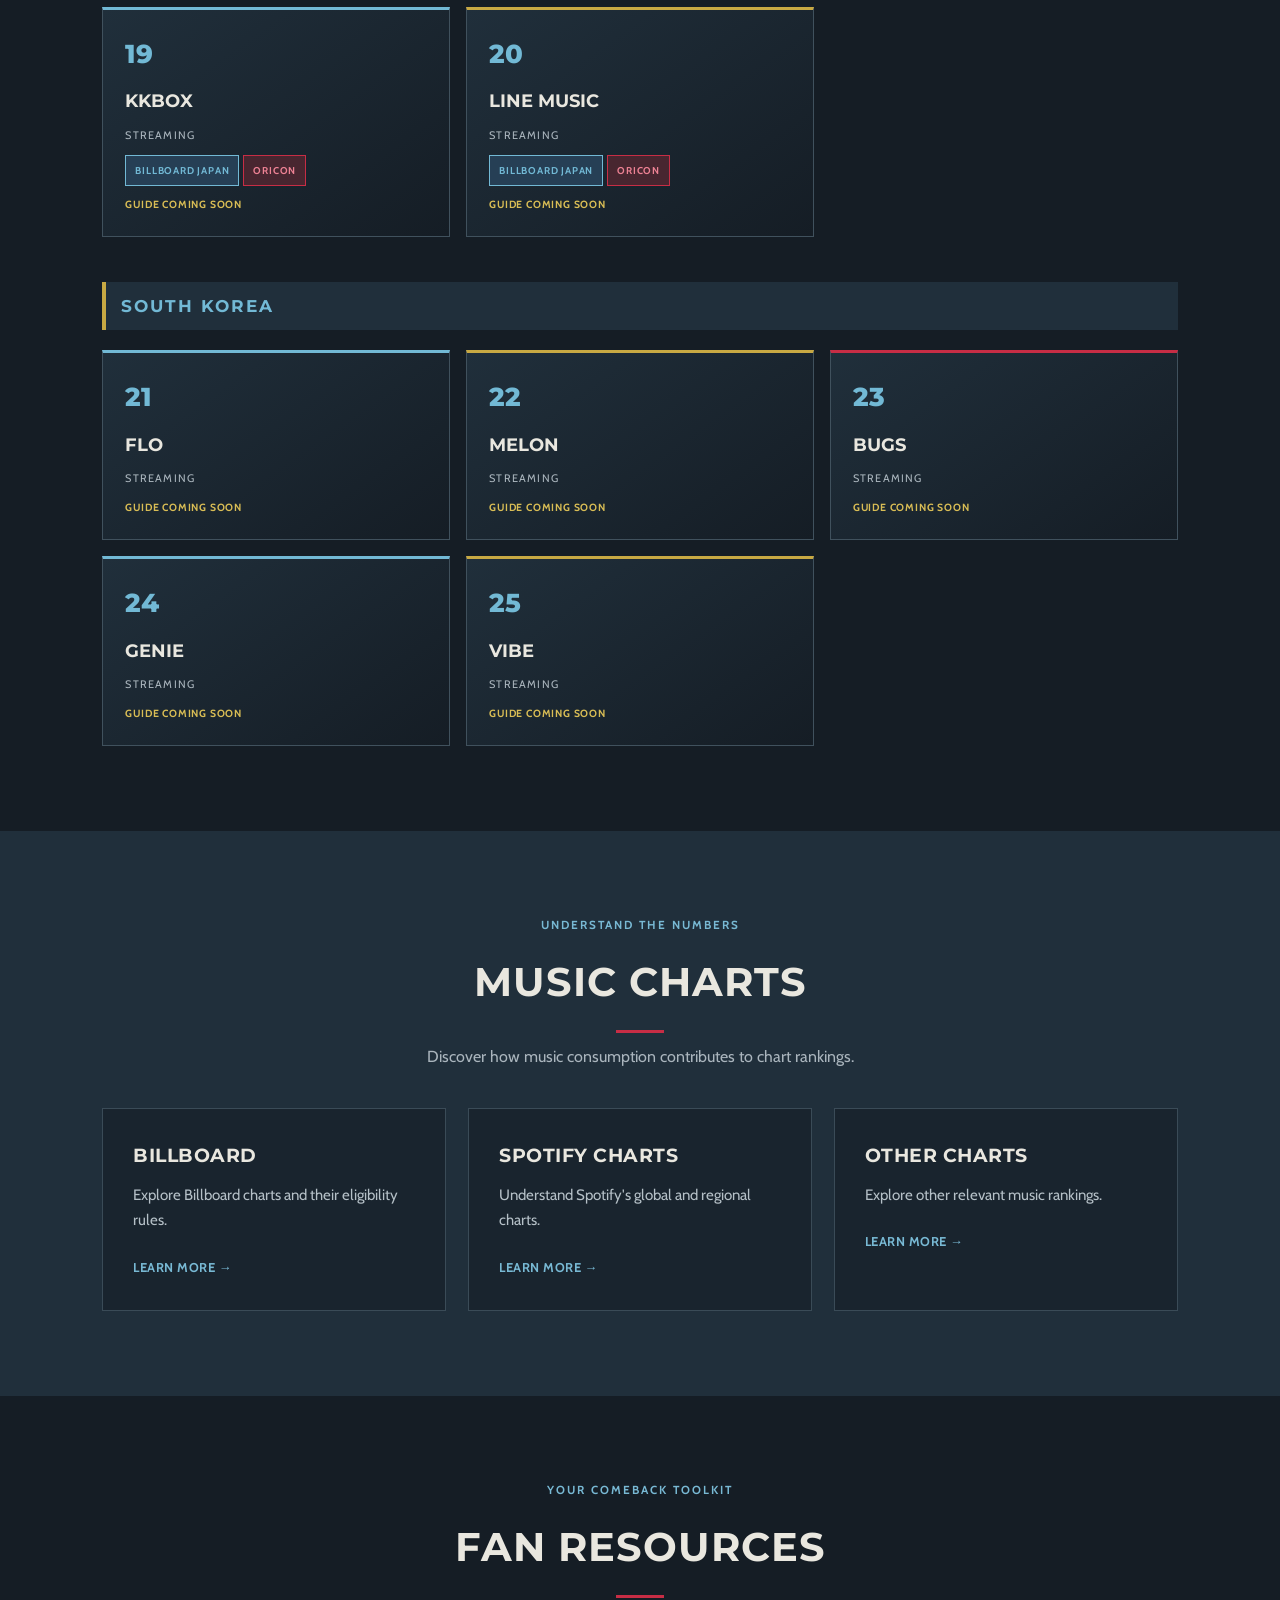
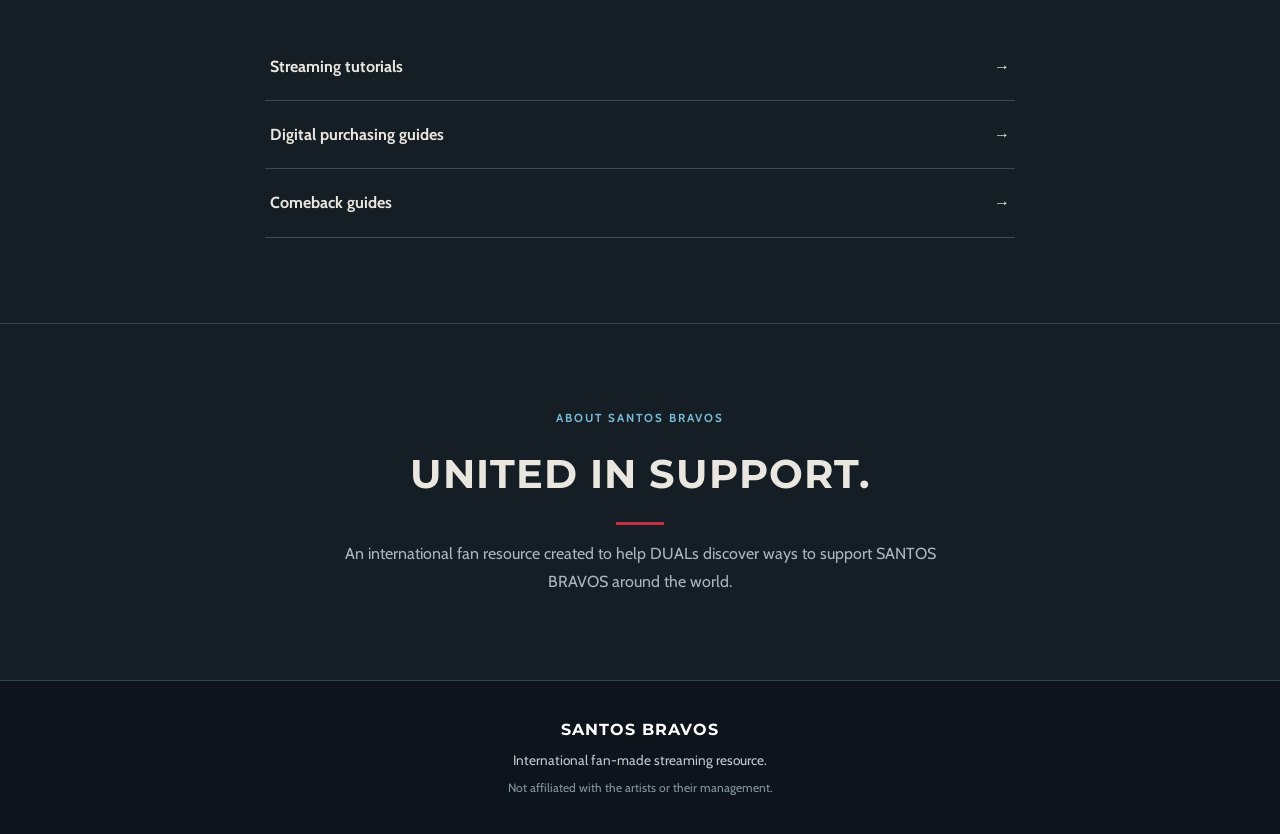
==== commit 092b1e7c: "Add Umami website analytics" ====
--- a/index.html
+++ b/index.html
@@ -6,6 +6,7 @@
     <meta name="description" content="Your international SANTOS BRAVOS streaming and comeback guide.">
     <title>SANTOS BRAVOS | Global Streaming Guide</title>
     <link rel="stylesheet" href="css/styles.css">
+    <script defer src="https://cloud.umami.is/script.js" data-website-id="64254844-3faa-4494-831e-d90b8c97f37d"></script>
 </head>
 <body>
 
@@ -75,8 +76,8 @@
                 </div>
 
                 <div class="chart-key-item">
-                    <span class="chart-tag regional">ORICON</span>
-                    <span>Named regional charts</span>
+                    <span class="chart-tag regional">NAMED CHARTS</span>
+                    <span>Specific Japan / Asia-Pacific charts; platform cards display the actual chart name.</span>
                 </div>
             </div>
         </div>
@@ -239,6 +240,10 @@
                     <span class="platform-number">16</span>
                     <h4>Rakuten Music</h4>
                     <span class="platform-type">STREAMING</span>
+                    <div class="platform-chart-tags">
+                        <span class="chart-tag billboard">BILLBOARD JAPAN</span>
+                        <span class="chart-tag regional">ORICON</span>
+                    </div>
                     <span class="platform-status coming-soon">GUIDE COMING SOON</span>
                 </article>
 
@@ -246,6 +251,10 @@
                     <span class="platform-number">17</span>
                     <h4>RecoChoku</h4>
                     <span class="platform-type">MUSIC SERVICE</span>
+                    <div class="platform-chart-tags">
+                        <span class="chart-tag billboard">BILLBOARD JAPAN</span>
+                        <span class="chart-tag regional">ORICON</span>
+                    </div>
                     <span class="platform-status coming-soon">GUIDE COMING SOON</span>
                 </article>
 
@@ -253,6 +262,10 @@
                     <span class="platform-number">18</span>
                     <h4>AWA</h4>
                     <span class="platform-type">STREAMING</span>
+                    <div class="platform-chart-tags">
+                        <span class="chart-tag billboard">BILLBOARD JAPAN</span>
+                        <span class="chart-tag regional">ORICON</span>
+                    </div>
                     <span class="platform-status coming-soon">GUIDE COMING SOON</span>
                 </article>
 
@@ -260,6 +273,10 @@
                     <span class="platform-number">19</span>
                     <h4>KKBOX</h4>
                     <span class="platform-type">STREAMING</span>
+                    <div class="platform-chart-tags">
+                        <span class="chart-tag billboard">BILLBOARD JAPAN</span>
+                        <span class="chart-tag regional">ORICON</span>
+                    </div>
                     <span class="platform-status coming-soon">GUIDE COMING SOON</span>
                 </article>
 
@@ -267,6 +284,10 @@
                     <span class="platform-number">20</span>
                     <h4>LINE MUSIC</h4>
                     <span class="platform-type">STREAMING</span>
+                    <div class="platform-chart-tags">
+                        <span class="chart-tag billboard">BILLBOARD JAPAN</span>
+                        <span class="chart-tag regional">ORICON</span>
+                    </div>
                     <span class="platform-status coming-soon">GUIDE COMING SOON</span>
                 </article>
             </div>
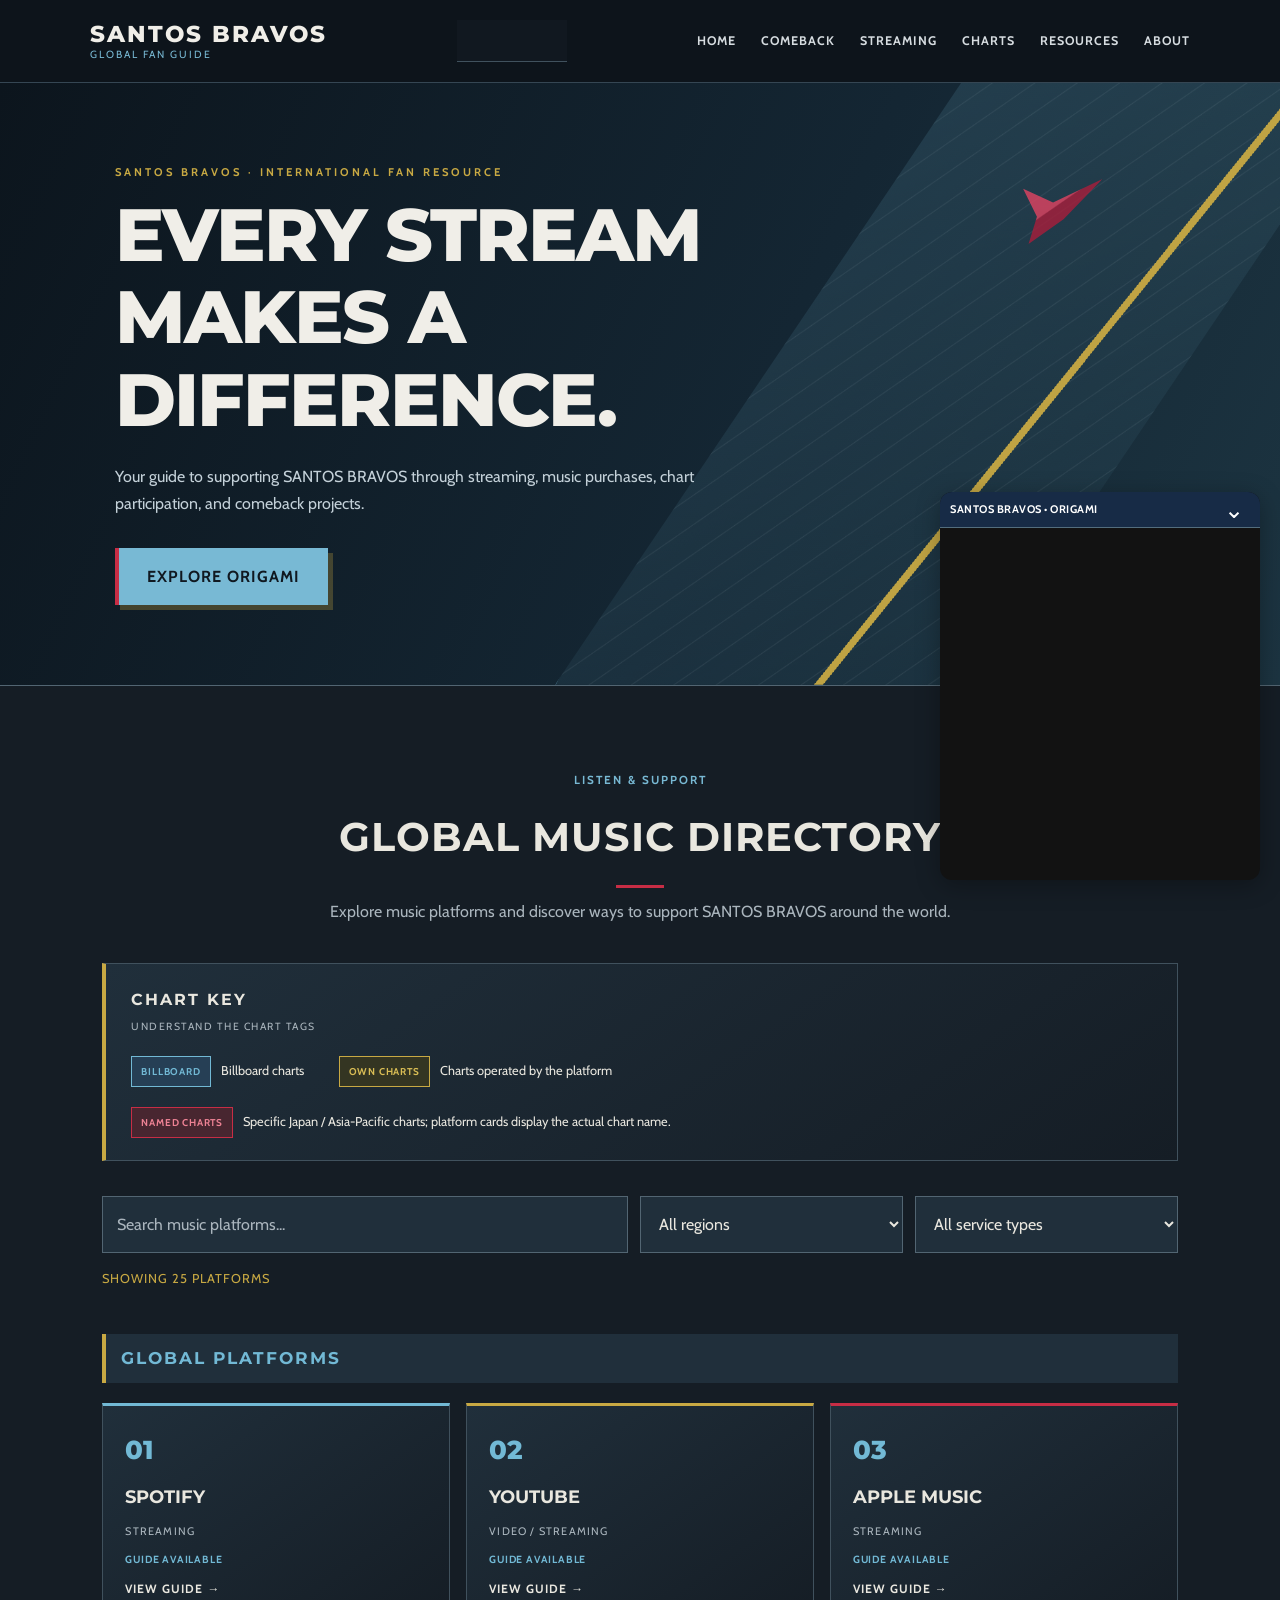
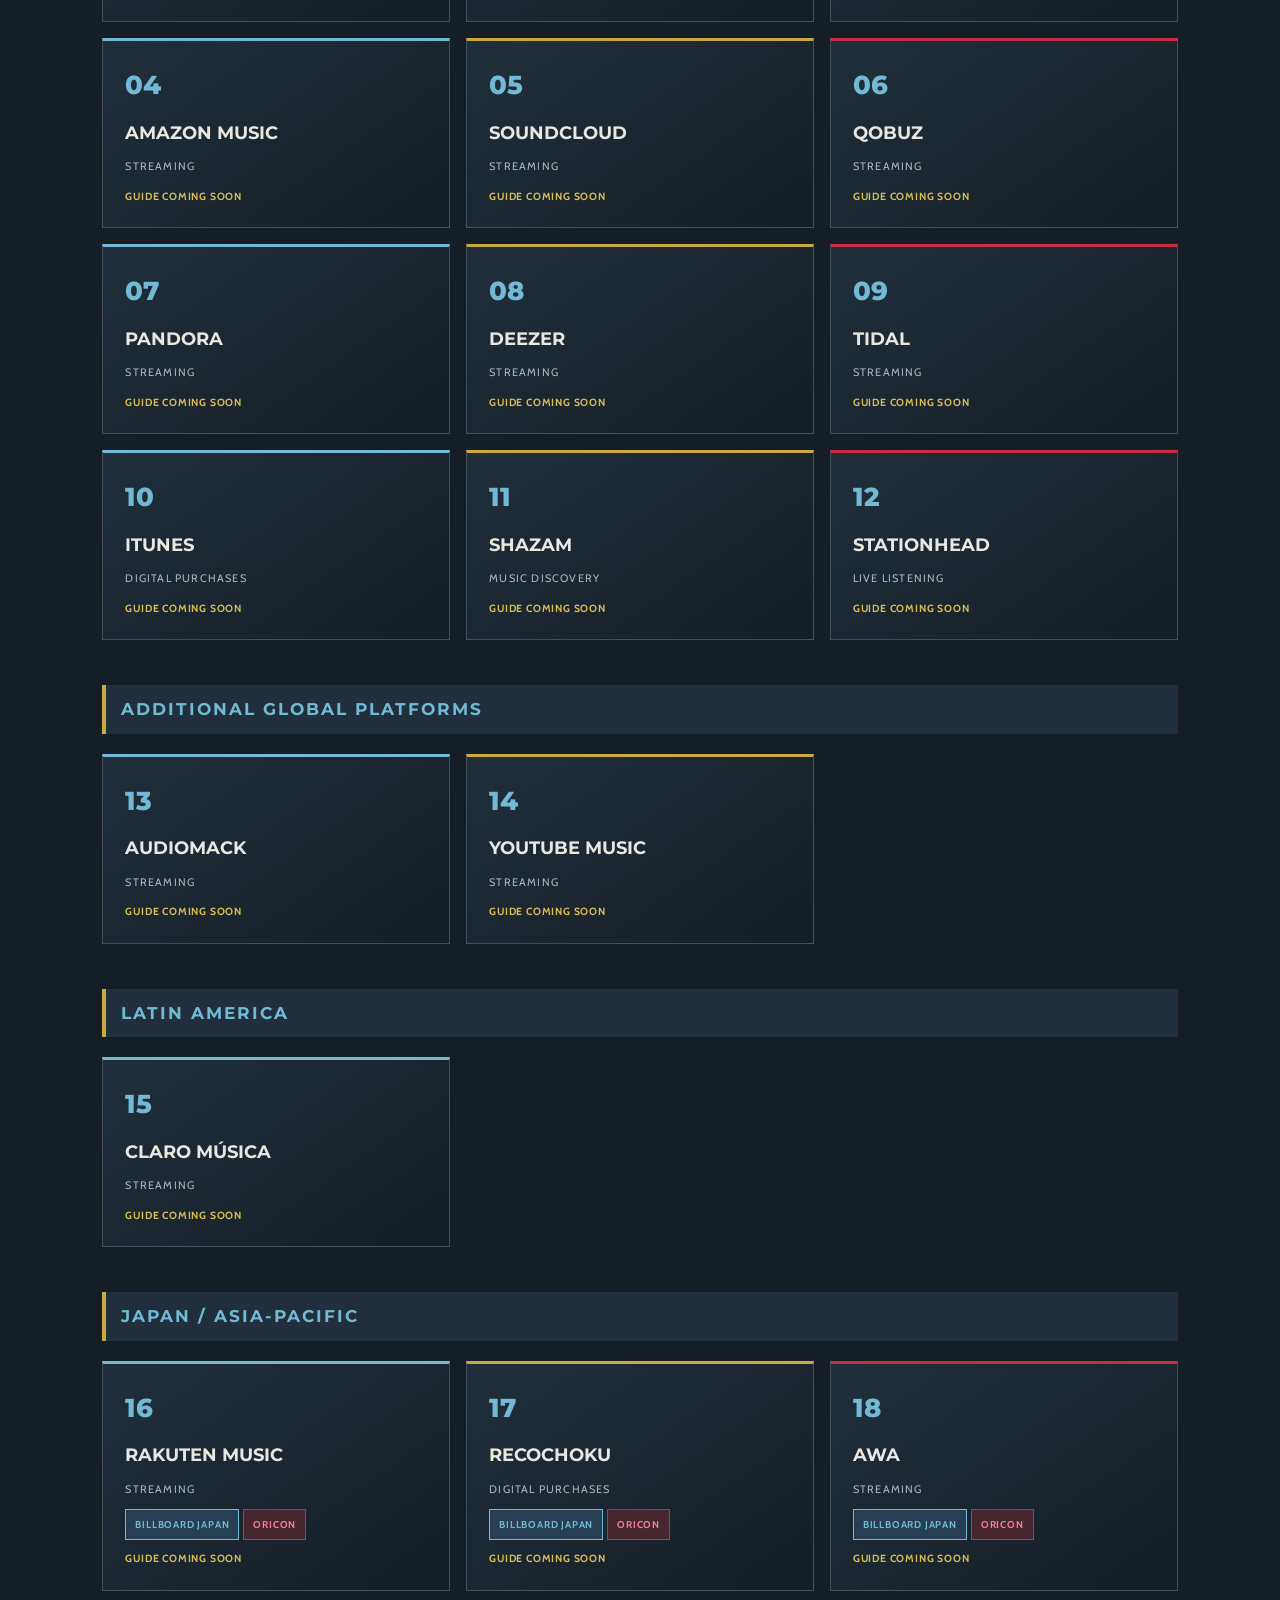
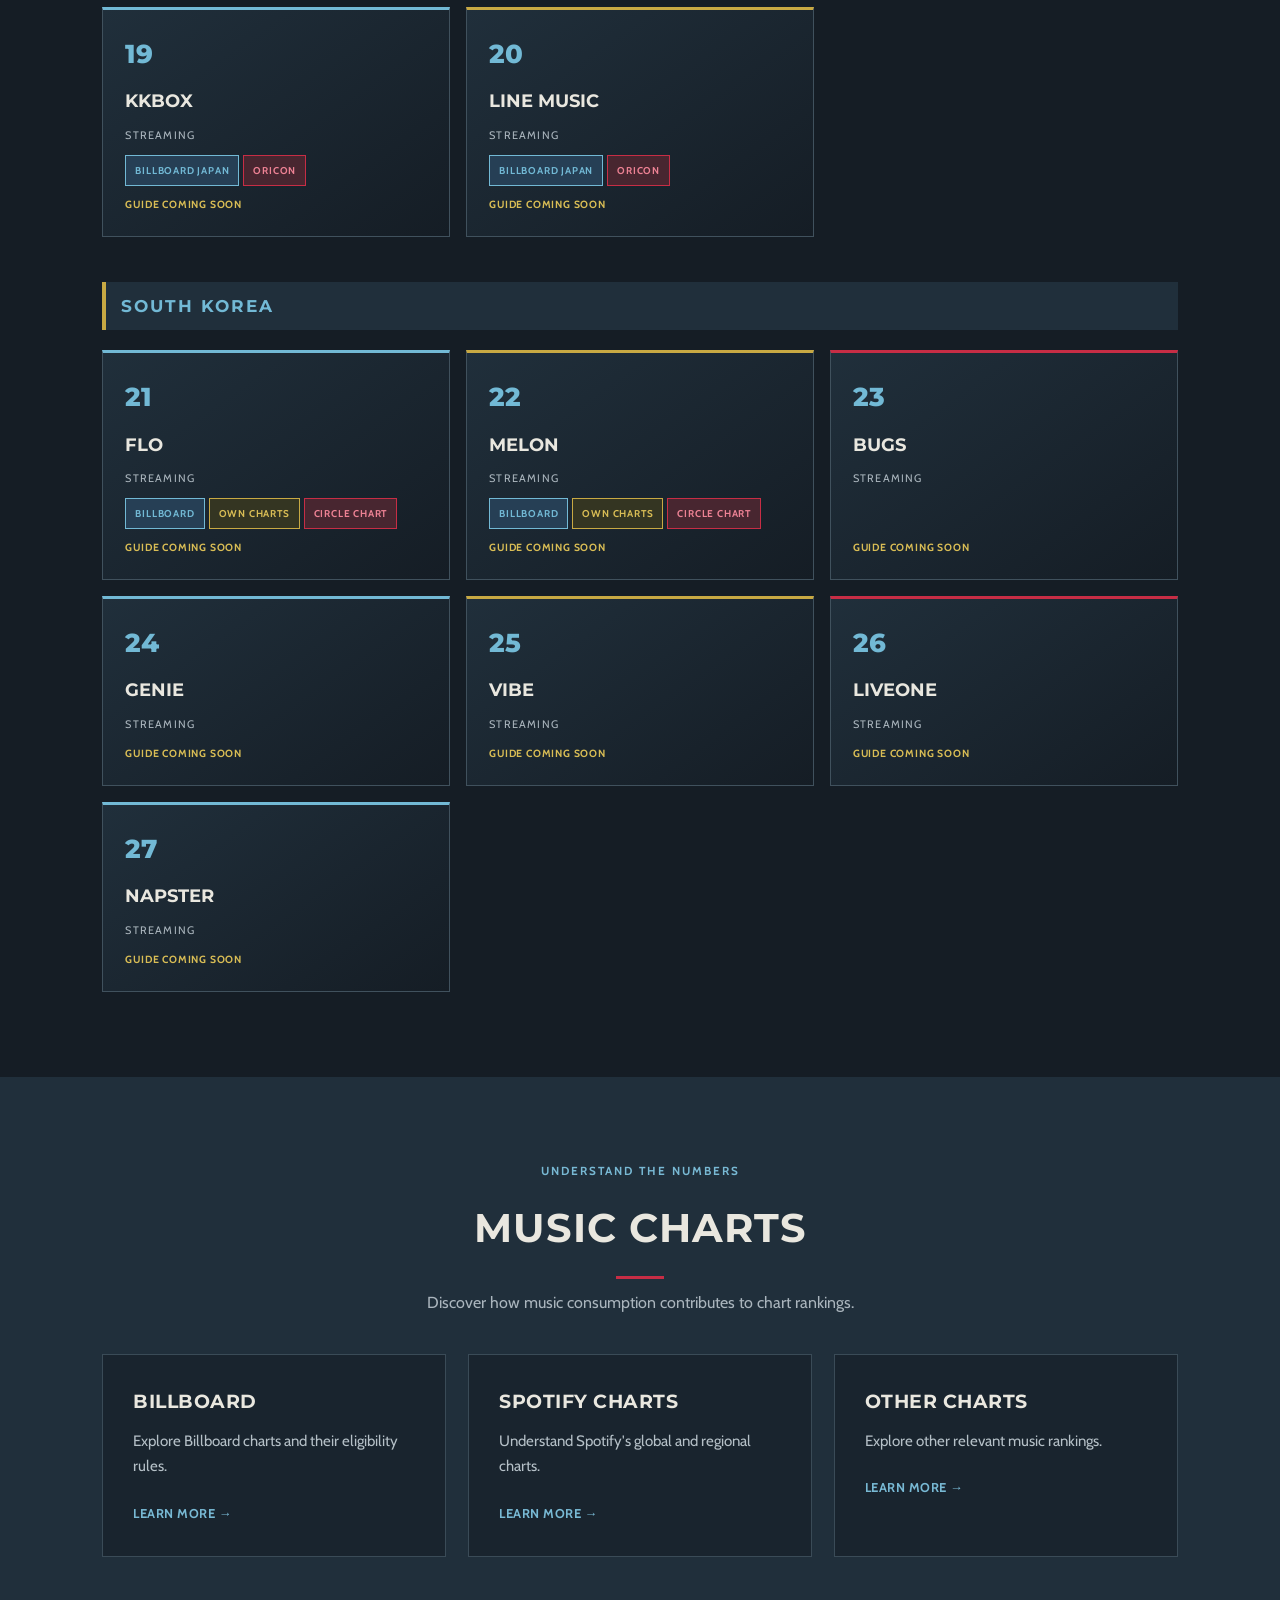
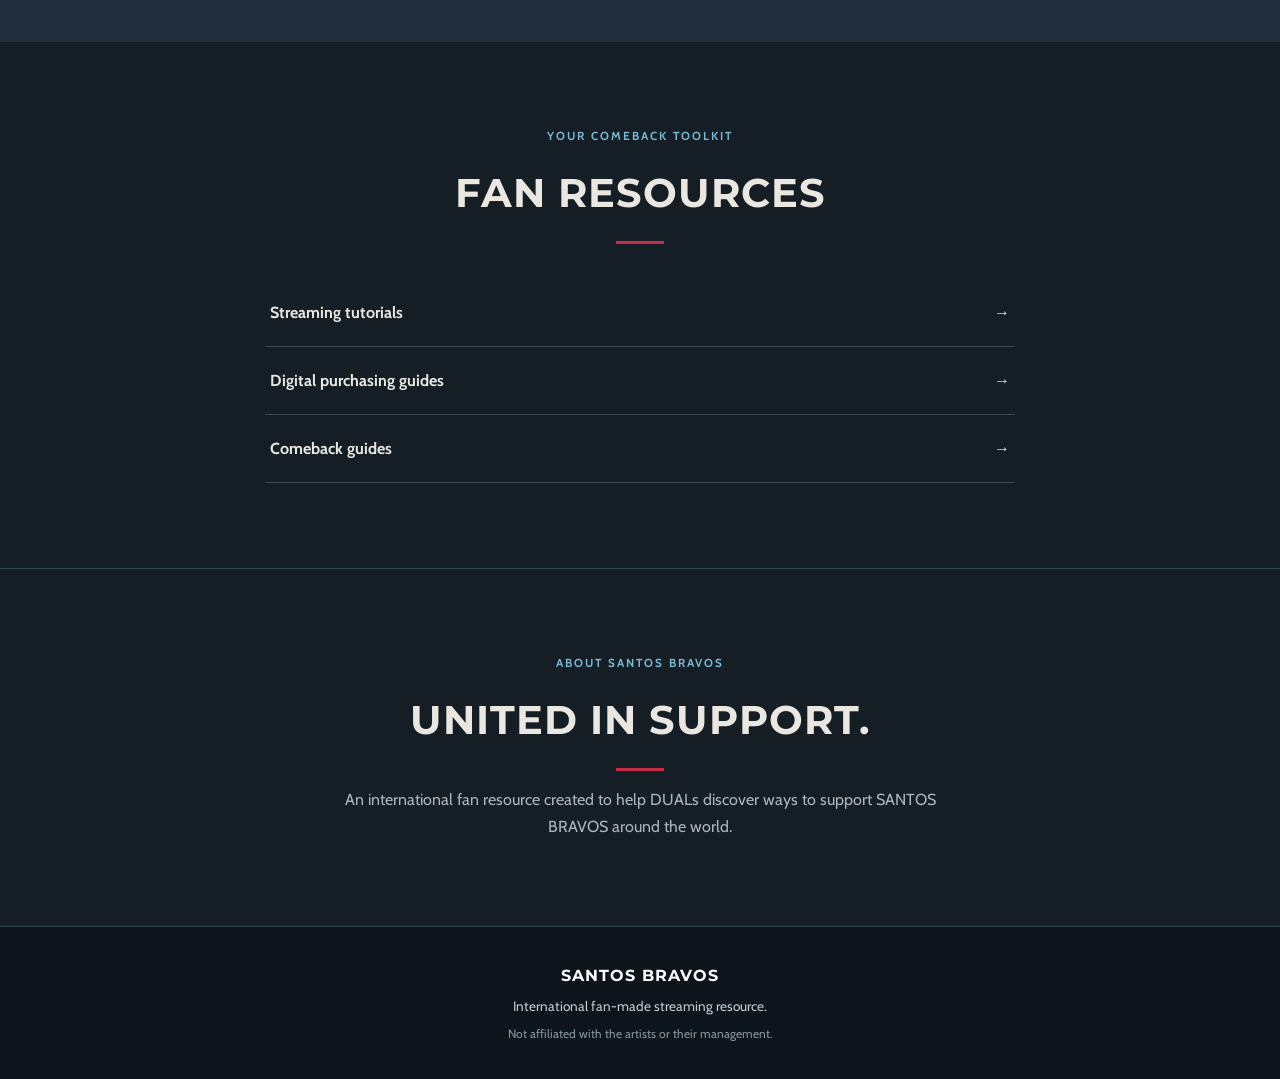
==== commit 1acea9eb: "Update platform directory and chart tags" ====
--- a/index.html
+++ b/index.html
@@ -247,10 +247,10 @@
                     <span class="platform-status coming-soon">GUIDE COMING SOON</span>
                 </article>
 
-                <article class="platform-card" data-name="recochoku" data-type="streaming">
+                <article class="platform-card" data-name="recochoku" data-type="purchase">
                     <span class="platform-number">17</span>
                     <h4>RecoChoku</h4>
-                    <span class="platform-type">MUSIC SERVICE</span>
+                    <span class="platform-type">DIGITAL PURCHASES</span>
                     <div class="platform-chart-tags">
                         <span class="chart-tag billboard">BILLBOARD JAPAN</span>
                         <span class="chart-tag regional">ORICON</span>
@@ -300,6 +300,11 @@
                     <span class="platform-number">21</span>
                     <h4>FLO</h4>
                     <span class="platform-type">STREAMING</span>
+                    <div class="platform-chart-tags">
+                        <span class="chart-tag billboard" title="Eligible for Billboard South Korea Songs and select Billboard Global charts.">BILLBOARD</span>
+                        <span class="chart-tag platform">OWN CHARTS</span>
+                        <span class="chart-tag regional">CIRCLE CHART</span>
+                    </div>
                     <span class="platform-status coming-soon">GUIDE COMING SOON</span>
                 </article>
 
@@ -307,6 +312,11 @@
                     <span class="platform-number">22</span>
                     <h4>Melon</h4>
                     <span class="platform-type">STREAMING</span>
+                    <div class="platform-chart-tags">
+                        <span class="chart-tag billboard">BILLBOARD</span>
+                        <span class="chart-tag platform">OWN CHARTS</span>
+                        <span class="chart-tag regional">CIRCLE CHART</span>
+                    </div>
                     <span class="platform-status coming-soon">GUIDE COMING SOON</span>
                 </article>
 
@@ -327,6 +337,20 @@
                 <article class="platform-card" data-name="vibe" data-type="streaming">
                     <span class="platform-number">25</span>
                     <h4>VIBE</h4>
+                    <span class="platform-type">STREAMING</span>
+                    <span class="platform-status coming-soon">GUIDE COMING SOON</span>
+                </article>
+
+                <article class="platform-card" data-name="liveone" data-type="streaming">
+                    <span class="platform-number">26</span>
+                    <h4>LiveOne</h4>
+                    <span class="platform-type">STREAMING</span>
+                    <span class="platform-status coming-soon">GUIDE COMING SOON</span>
+                </article>
+
+                <article class="platform-card" data-name="napster" data-type="streaming">
+                    <span class="platform-number">27</span>
+                    <h4>Napster</h4>
                     <span class="platform-type">STREAMING</span>
                     <span class="platform-status coming-soon">GUIDE COMING SOON</span>
                 </article>
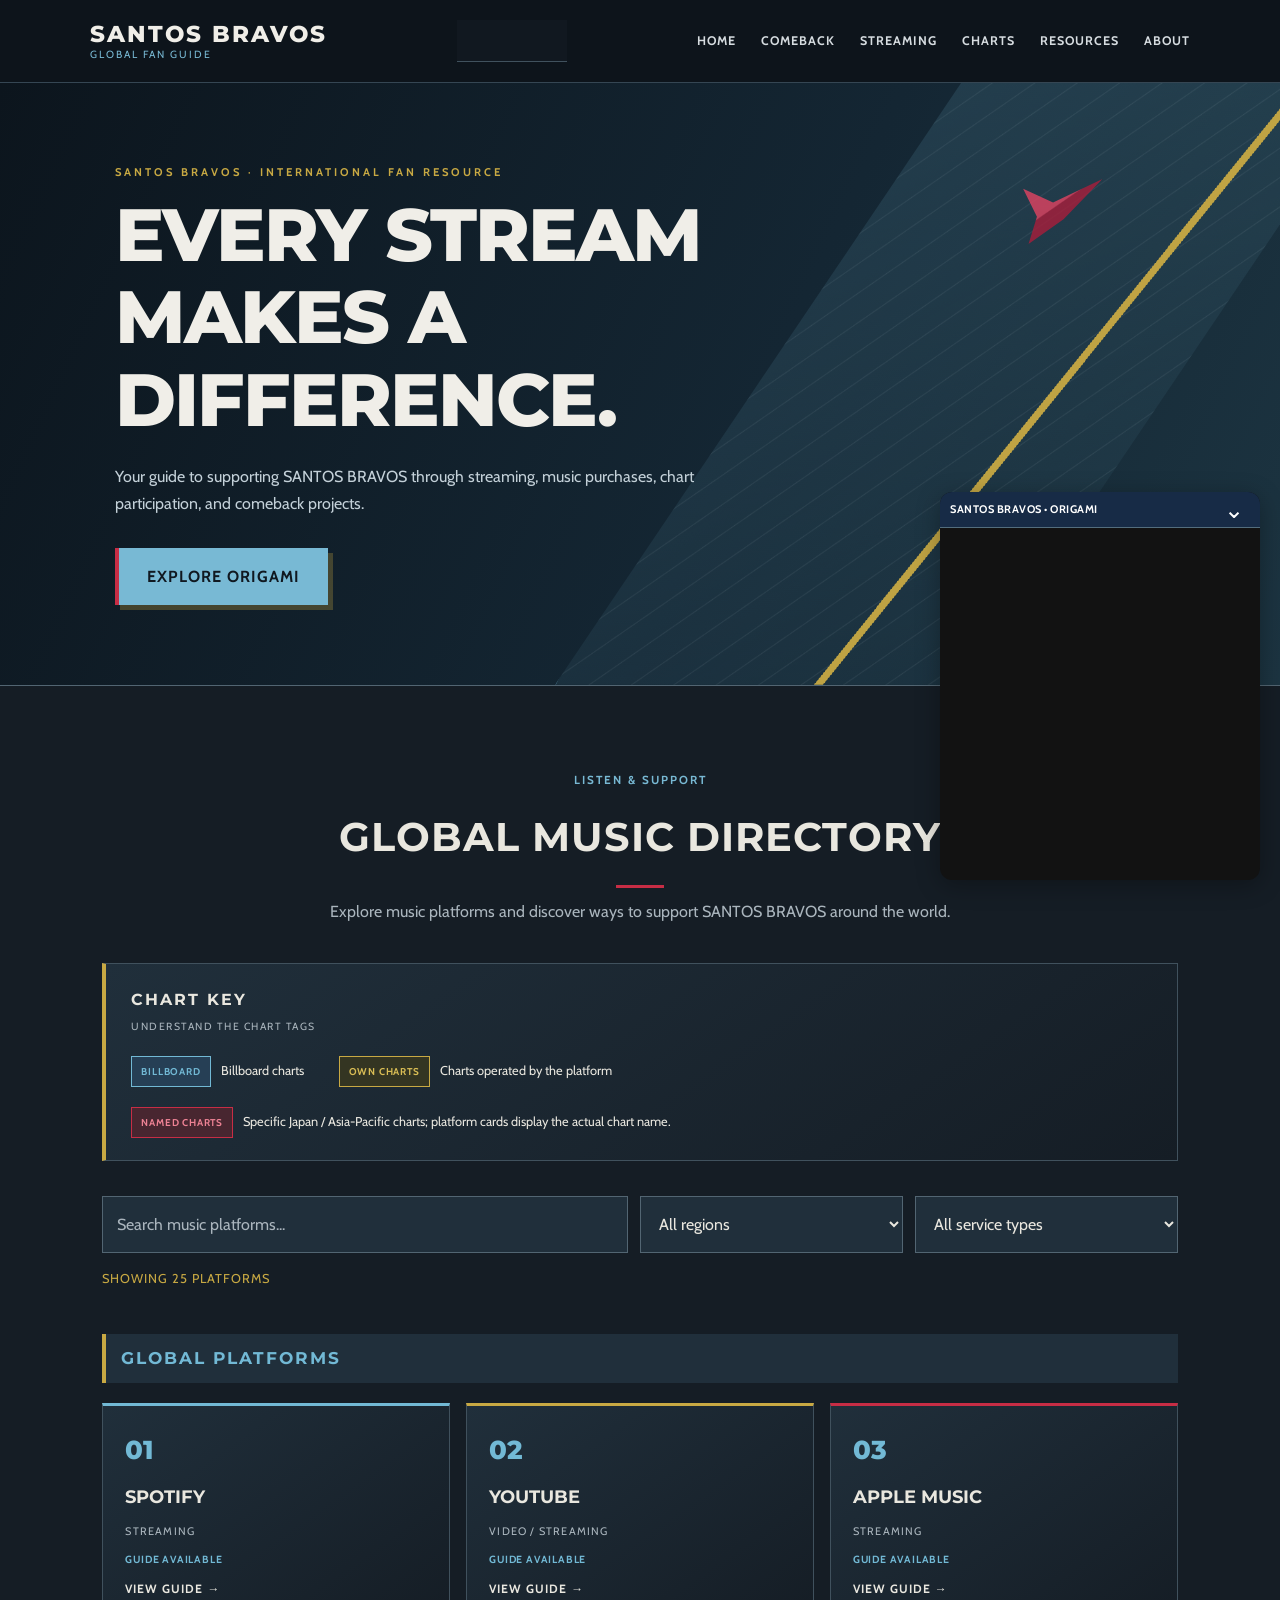
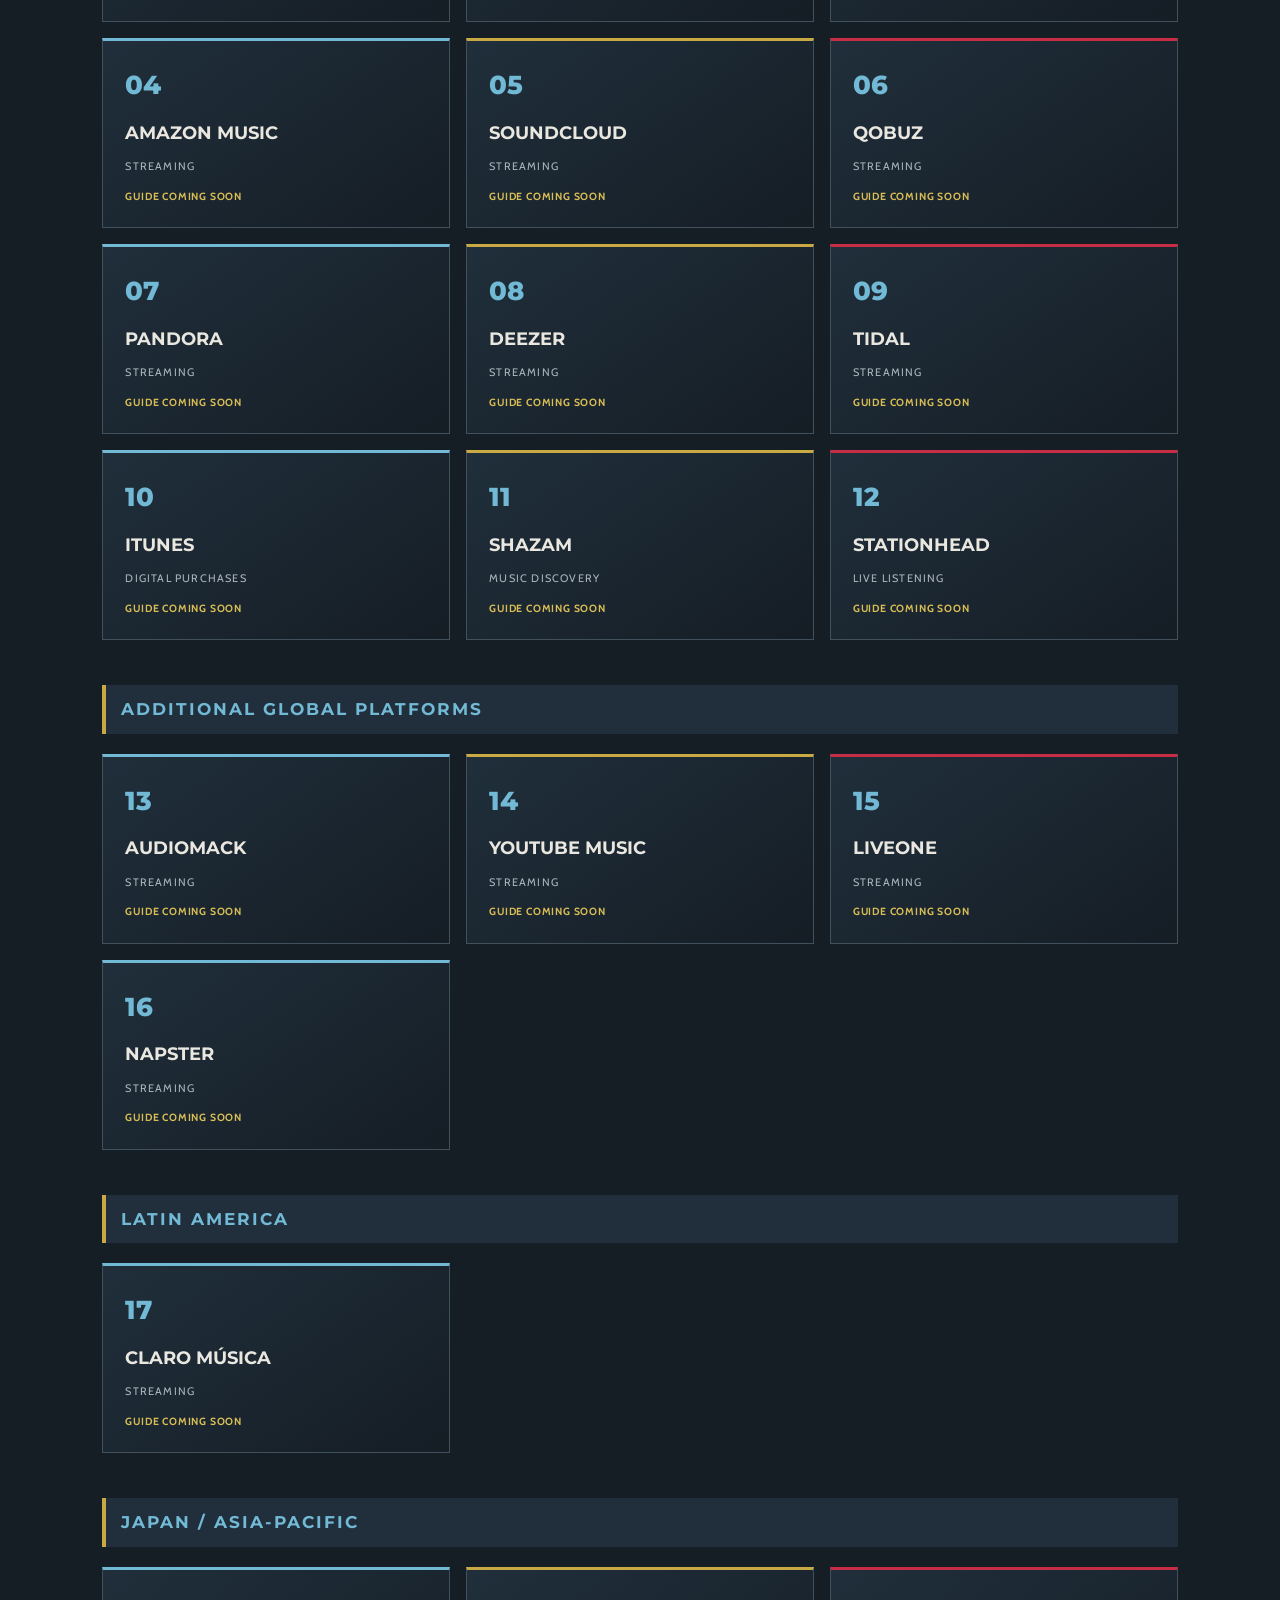
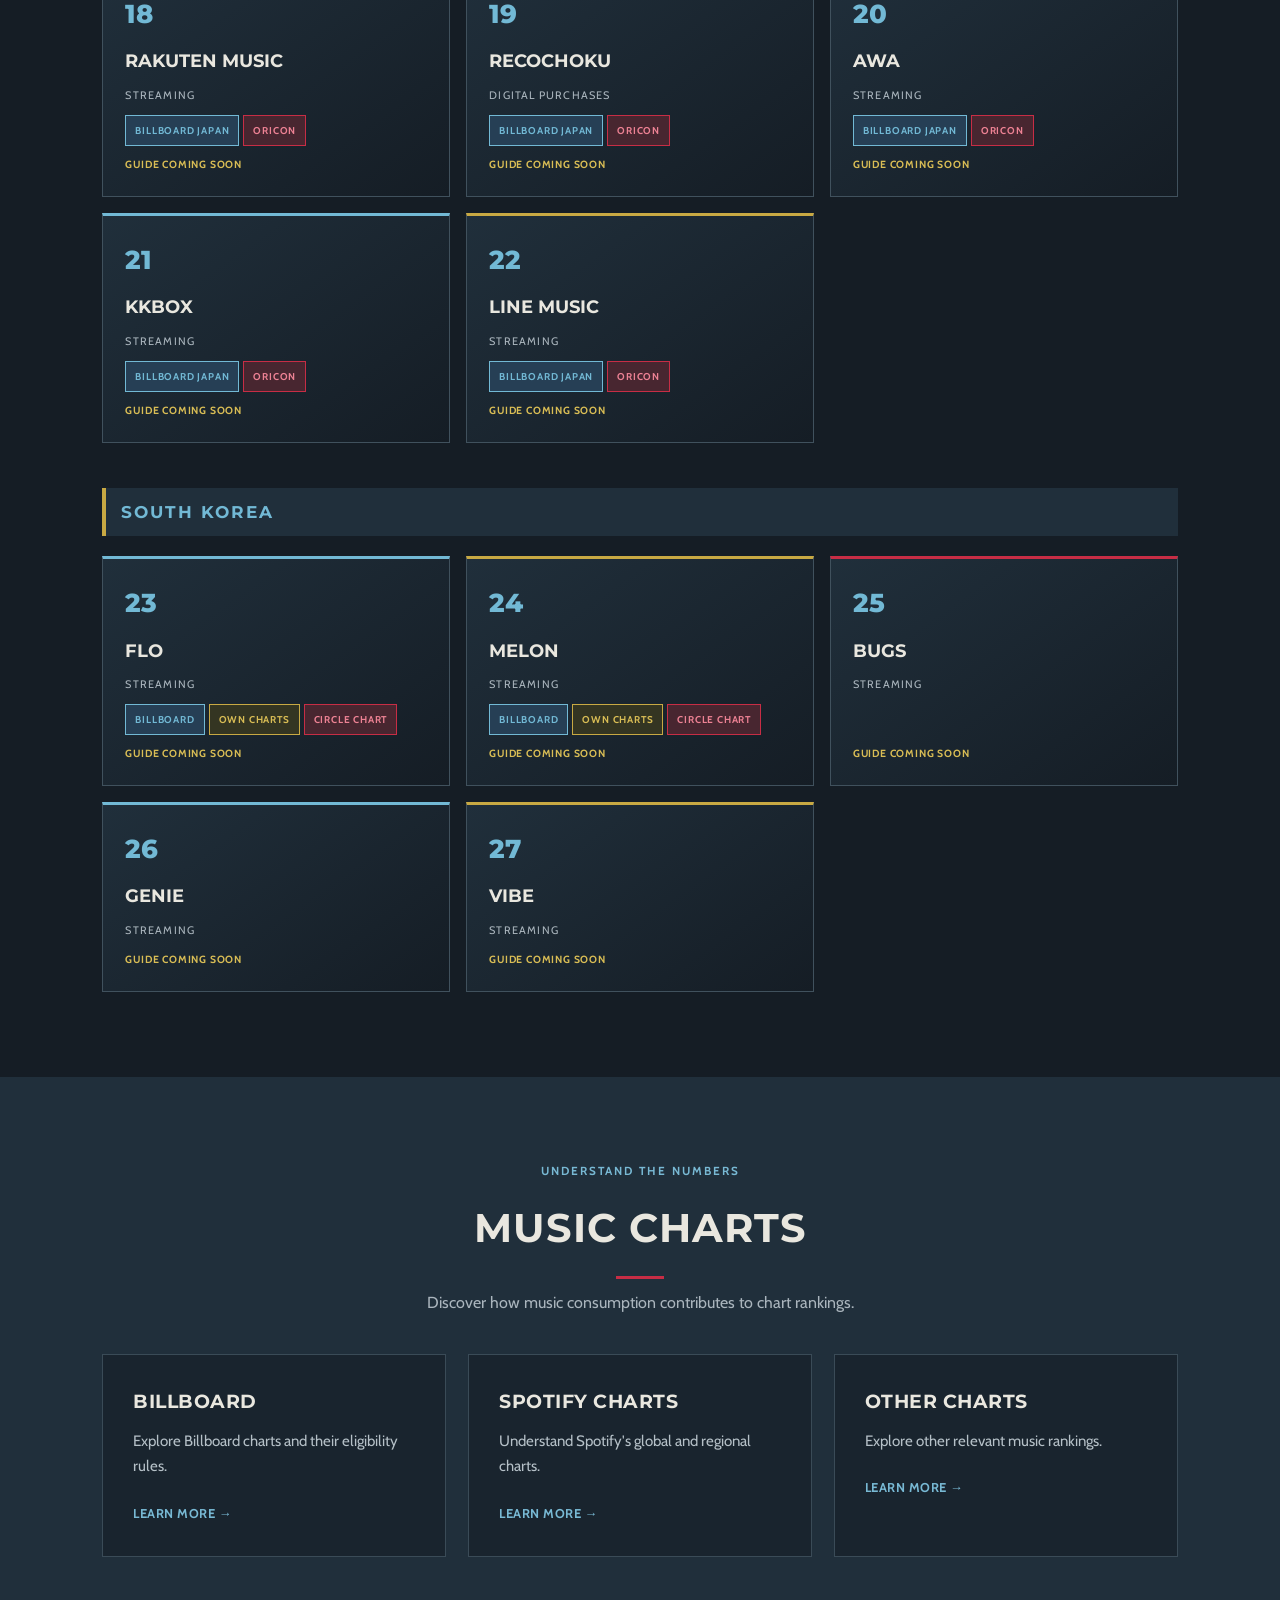
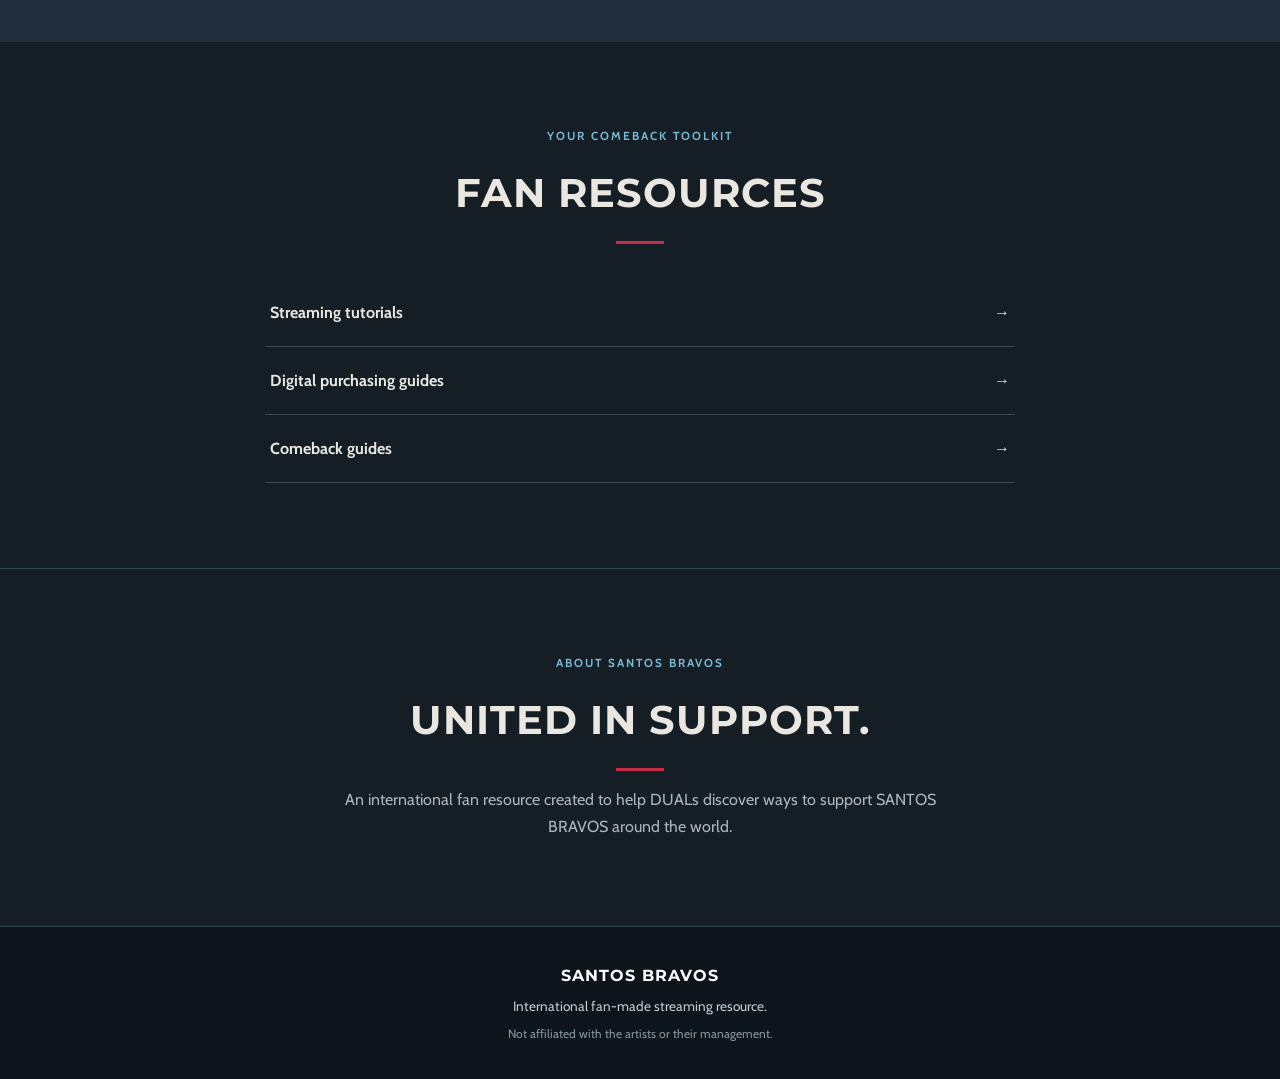
==== commit a6421b4a: "Move LiveOne and Napster to global platforms" ====
--- a/index.html
+++ b/index.html
@@ -218,6 +218,20 @@
                     <span class="platform-type">STREAMING</span>
                     <span class="platform-status coming-soon">GUIDE COMING SOON</span>
                 </article>
+
+                <article class="platform-card" data-name="liveone" data-type="streaming">
+                    <span class="platform-number">15</span>
+                    <h4>LiveOne</h4>
+                    <span class="platform-type">STREAMING</span>
+                    <span class="platform-status coming-soon">GUIDE COMING SOON</span>
+                </article>
+
+                <article class="platform-card" data-name="napster" data-type="streaming">
+                    <span class="platform-number">16</span>
+                    <h4>Napster</h4>
+                    <span class="platform-type">STREAMING</span>
+                    <span class="platform-status coming-soon">GUIDE COMING SOON</span>
+                </article>
             </div>
         </div>
 
@@ -225,7 +239,7 @@
             <h3 class="platform-group-title">LATIN AMERICA</h3>
             <div class="platform-grid">
                 <article class="platform-card" data-name="claro musica" data-type="streaming">
-                    <span class="platform-number">15</span>
+                    <span class="platform-number">17</span>
                     <h4>Claro Música</h4>
                     <span class="platform-type">STREAMING</span>
                     <span class="platform-status coming-soon">GUIDE COMING SOON</span>
@@ -237,7 +251,7 @@
             <h3 class="platform-group-title">JAPAN / ASIA-PACIFIC</h3>
             <div class="platform-grid">
                 <article class="platform-card" data-name="rakuten music" data-type="streaming">
-                    <span class="platform-number">16</span>
+                    <span class="platform-number">18</span>
                     <h4>Rakuten Music</h4>
                     <span class="platform-type">STREAMING</span>
                     <div class="platform-chart-tags">
@@ -248,7 +262,7 @@
                 </article>
 
                 <article class="platform-card" data-name="recochoku" data-type="purchase">
-                    <span class="platform-number">17</span>
+                    <span class="platform-number">19</span>
                     <h4>RecoChoku</h4>
                     <span class="platform-type">DIGITAL PURCHASES</span>
                     <div class="platform-chart-tags">
@@ -259,7 +273,7 @@
                 </article>
 
                 <article class="platform-card" data-name="awa" data-type="streaming">
-                    <span class="platform-number">18</span>
+                    <span class="platform-number">20</span>
                     <h4>AWA</h4>
                     <span class="platform-type">STREAMING</span>
                     <div class="platform-chart-tags">
@@ -270,7 +284,7 @@
                 </article>
 
                 <article class="platform-card" data-name="kkbox" data-type="streaming">
-                    <span class="platform-number">19</span>
+                    <span class="platform-number">21</span>
                     <h4>KKBOX</h4>
                     <span class="platform-type">STREAMING</span>
                     <div class="platform-chart-tags">
@@ -281,7 +295,7 @@
                 </article>
 
                 <article class="platform-card" data-name="line music" data-type="streaming">
-                    <span class="platform-number">20</span>
+                    <span class="platform-number">22</span>
                     <h4>LINE MUSIC</h4>
                     <span class="platform-type">STREAMING</span>
                     <div class="platform-chart-tags">
@@ -297,7 +311,7 @@
             <h3 class="platform-group-title">SOUTH KOREA</h3>
             <div class="platform-grid">
                 <article class="platform-card" data-name="flo" data-type="streaming">
-                    <span class="platform-number">21</span>
+                    <span class="platform-number">23</span>
                     <h4>FLO</h4>
                     <span class="platform-type">STREAMING</span>
                     <div class="platform-chart-tags">
@@ -309,7 +323,7 @@
                 </article>
 
                 <article class="platform-card" data-name="melon" data-type="streaming">
-                    <span class="platform-number">22</span>
+                    <span class="platform-number">24</span>
                     <h4>Melon</h4>
                     <span class="platform-type">STREAMING</span>
                     <div class="platform-chart-tags">
@@ -321,39 +335,29 @@
                 </article>
 
                 <article class="platform-card" data-name="bugs" data-type="streaming">
-                    <span class="platform-number">23</span>
+                    <span class="platform-number">25</span>
                     <h4>Bugs</h4>
                     <span class="platform-type">STREAMING</span>
                     <span class="platform-status coming-soon">GUIDE COMING SOON</span>
                 </article>
 
                 <article class="platform-card" data-name="genie" data-type="streaming">
-                    <span class="platform-number">24</span>
+                    <span class="platform-number">26</span>
                     <h4>Genie</h4>
                     <span class="platform-type">STREAMING</span>
                     <span class="platform-status coming-soon">GUIDE COMING SOON</span>
                 </article>
 
                 <article class="platform-card" data-name="vibe" data-type="streaming">
-                    <span class="platform-number">25</span>
+                    <span class="platform-number">27</span>
                     <h4>VIBE</h4>
                     <span class="platform-type">STREAMING</span>
                     <span class="platform-status coming-soon">GUIDE COMING SOON</span>
                 </article>
 
-                <article class="platform-card" data-name="liveone" data-type="streaming">
-                    <span class="platform-number">26</span>
-                    <h4>LiveOne</h4>
-                    <span class="platform-type">STREAMING</span>
-                    <span class="platform-status coming-soon">GUIDE COMING SOON</span>
-                </article>
-
-                <article class="platform-card" data-name="napster" data-type="streaming">
-                    <span class="platform-number">27</span>
-                    <h4>Napster</h4>
-                    <span class="platform-type">STREAMING</span>
-                    <span class="platform-status coming-soon">GUIDE COMING SOON</span>
-                </article>
+                
+
+                
             </div>
         </div>
     </section>
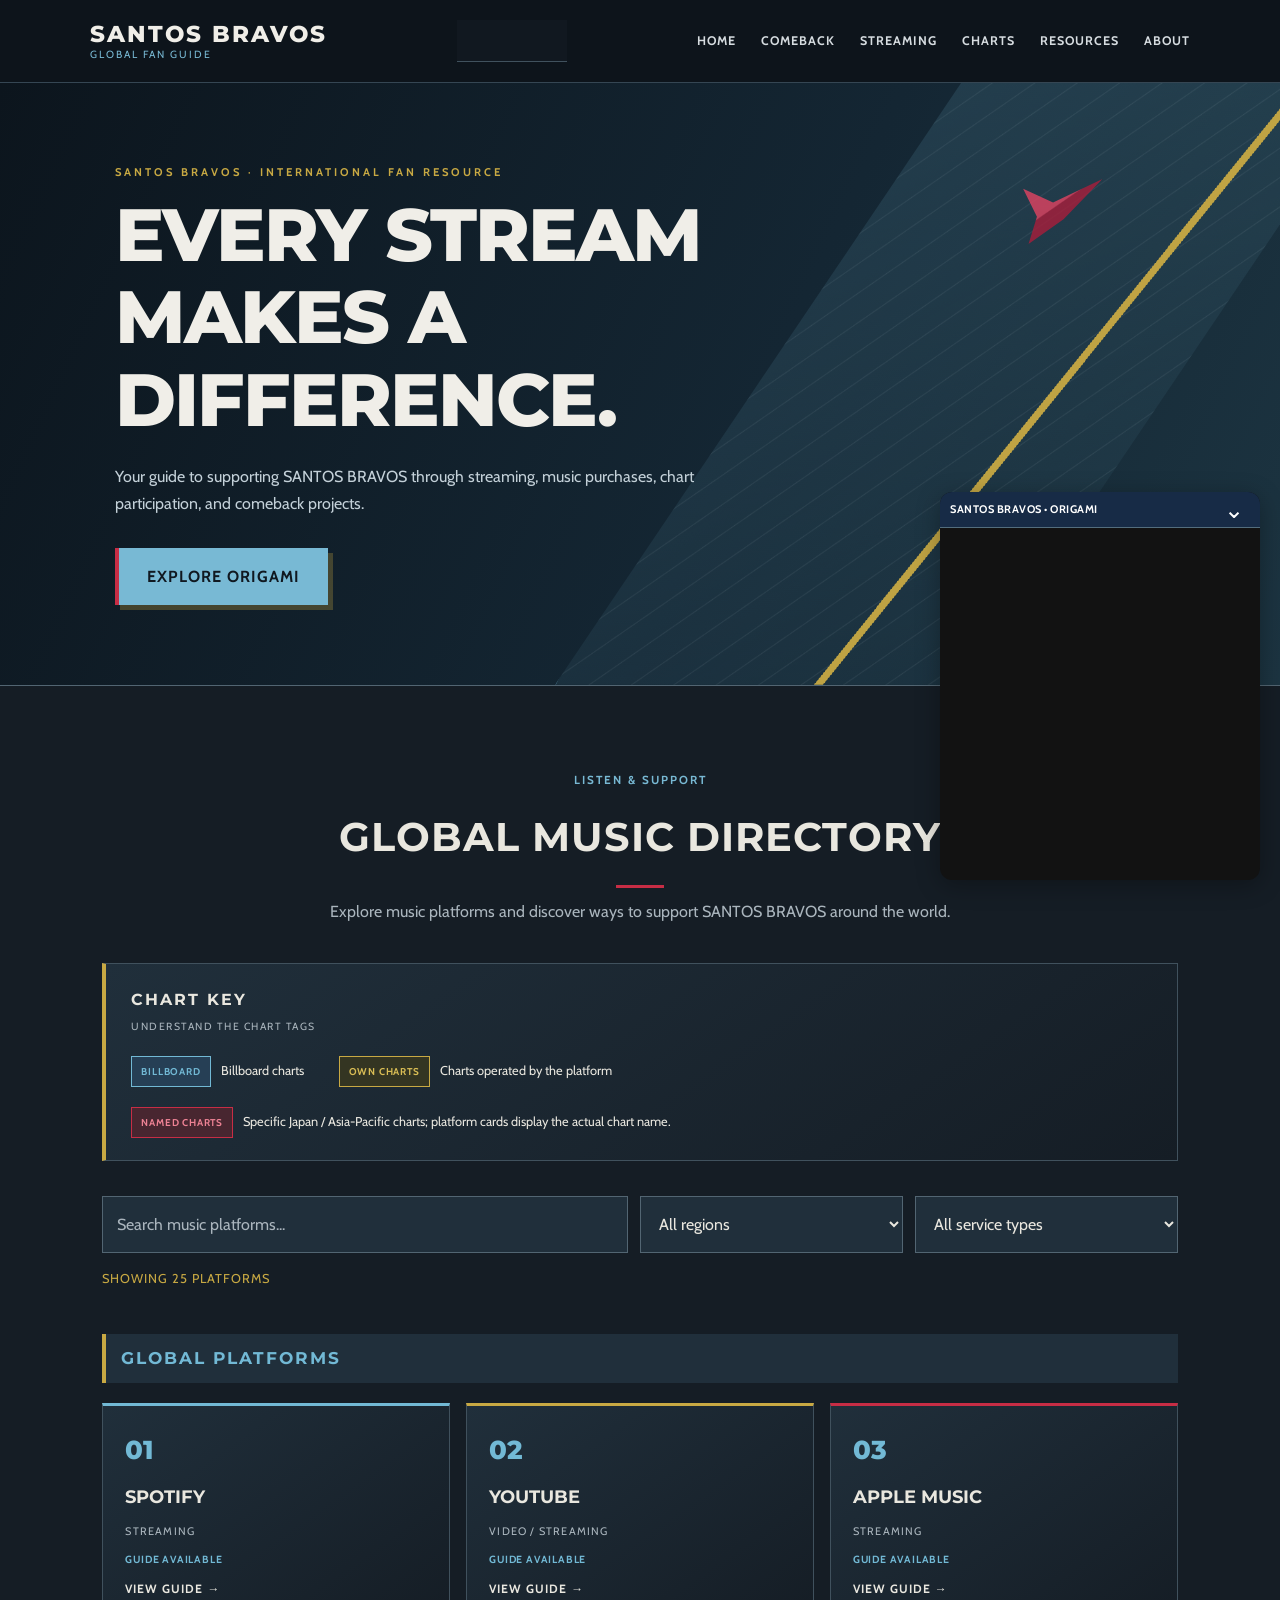
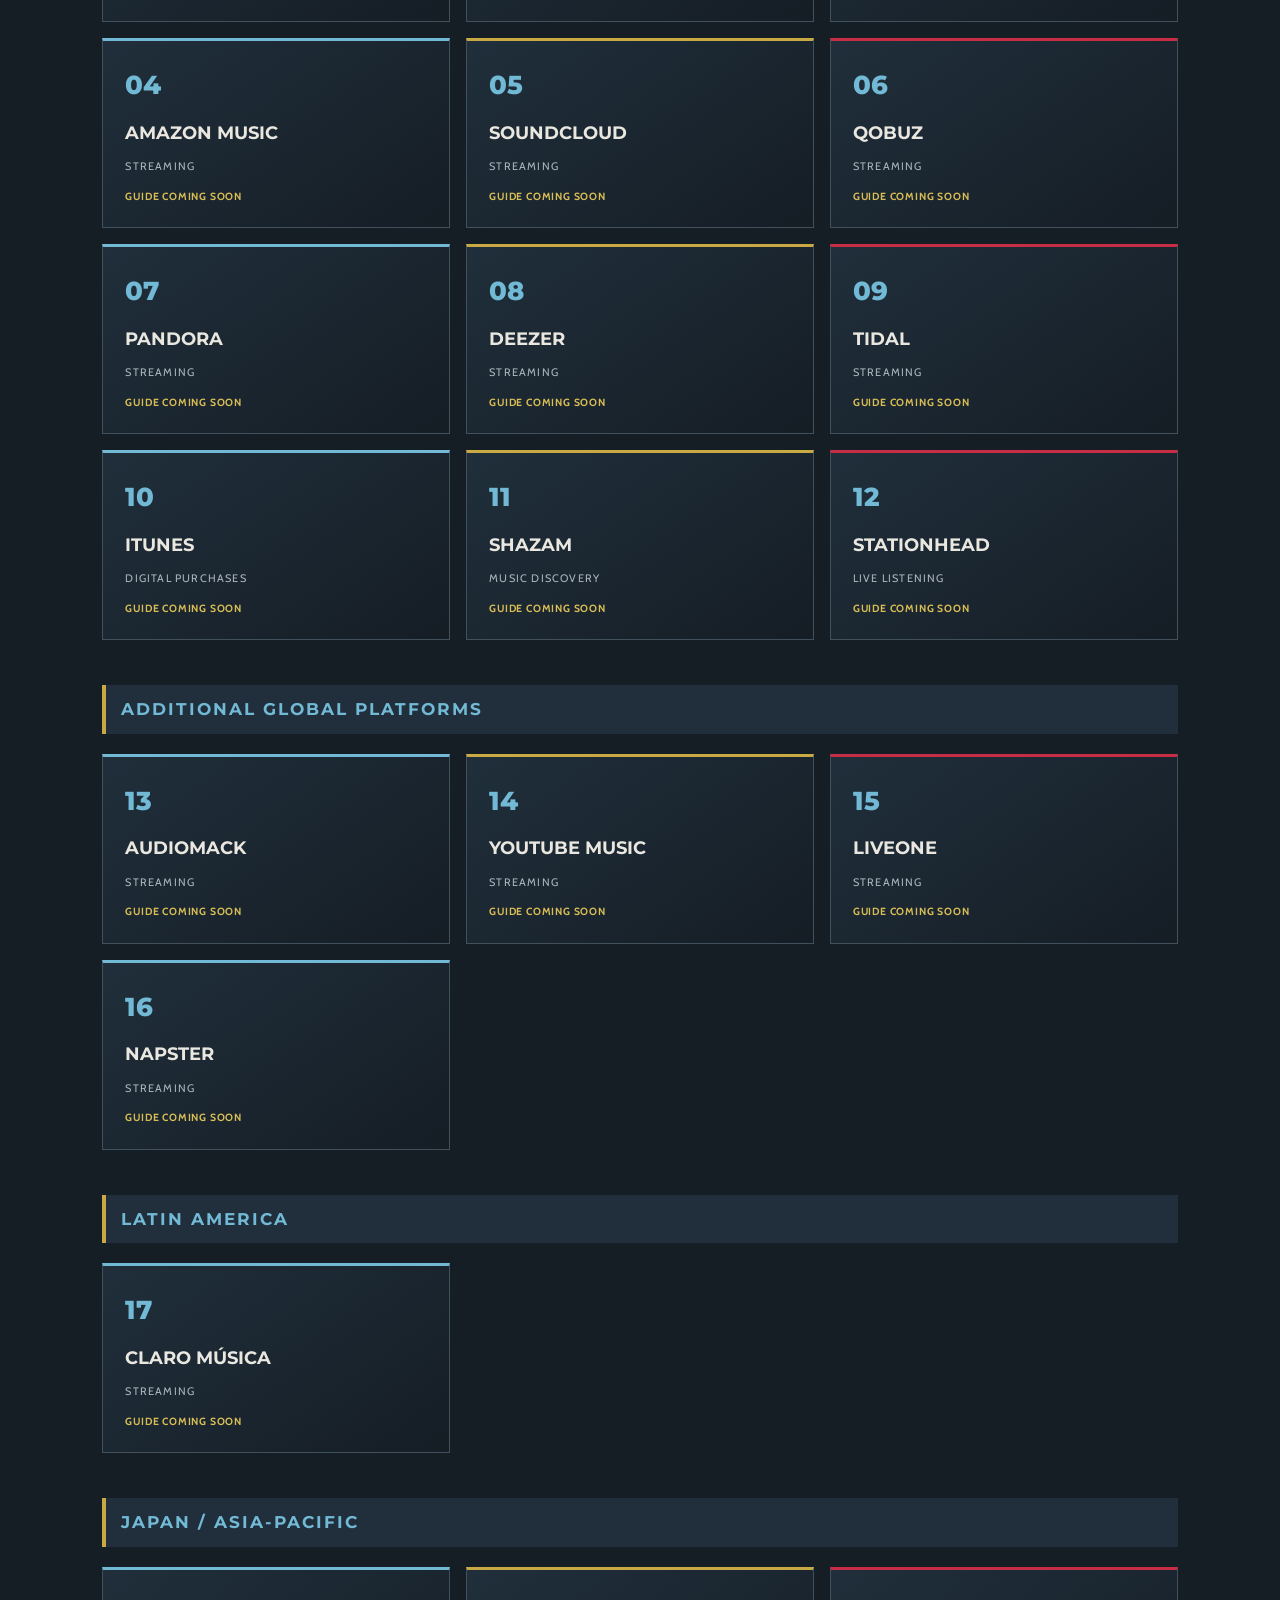
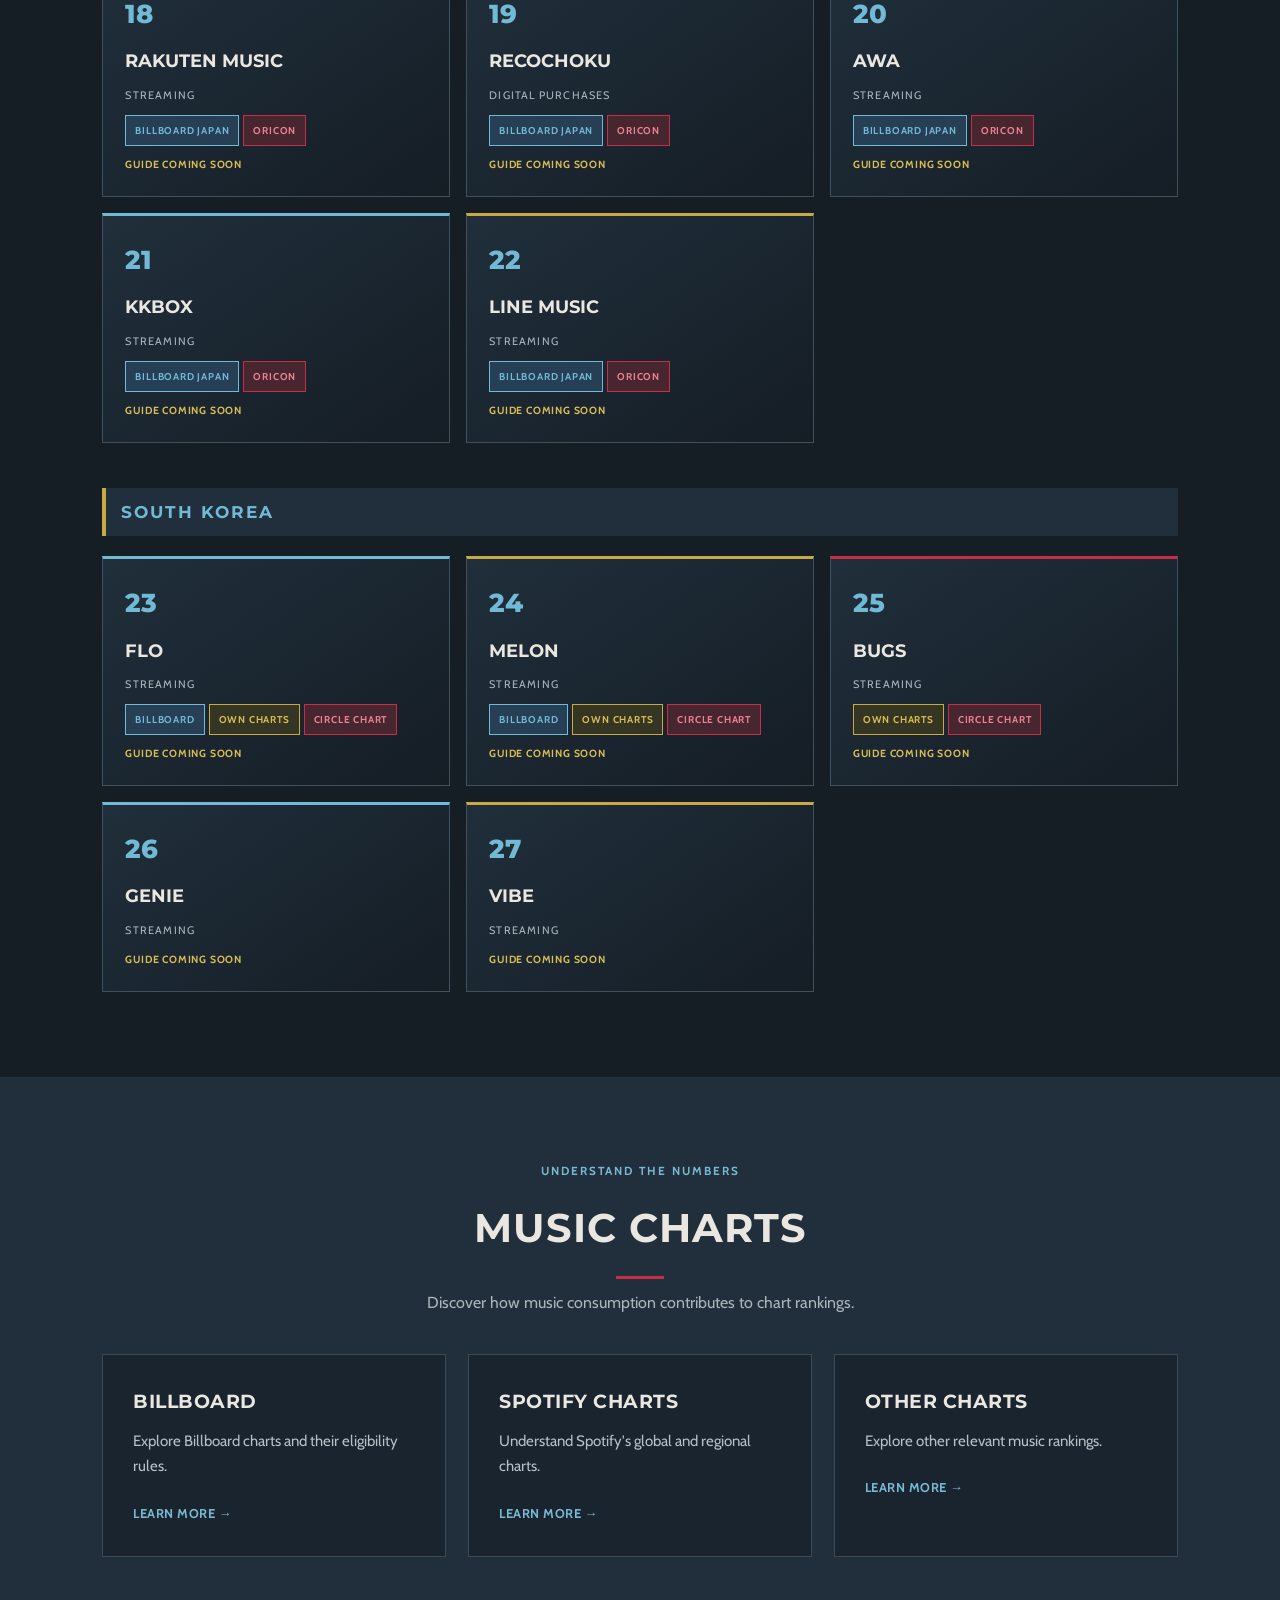
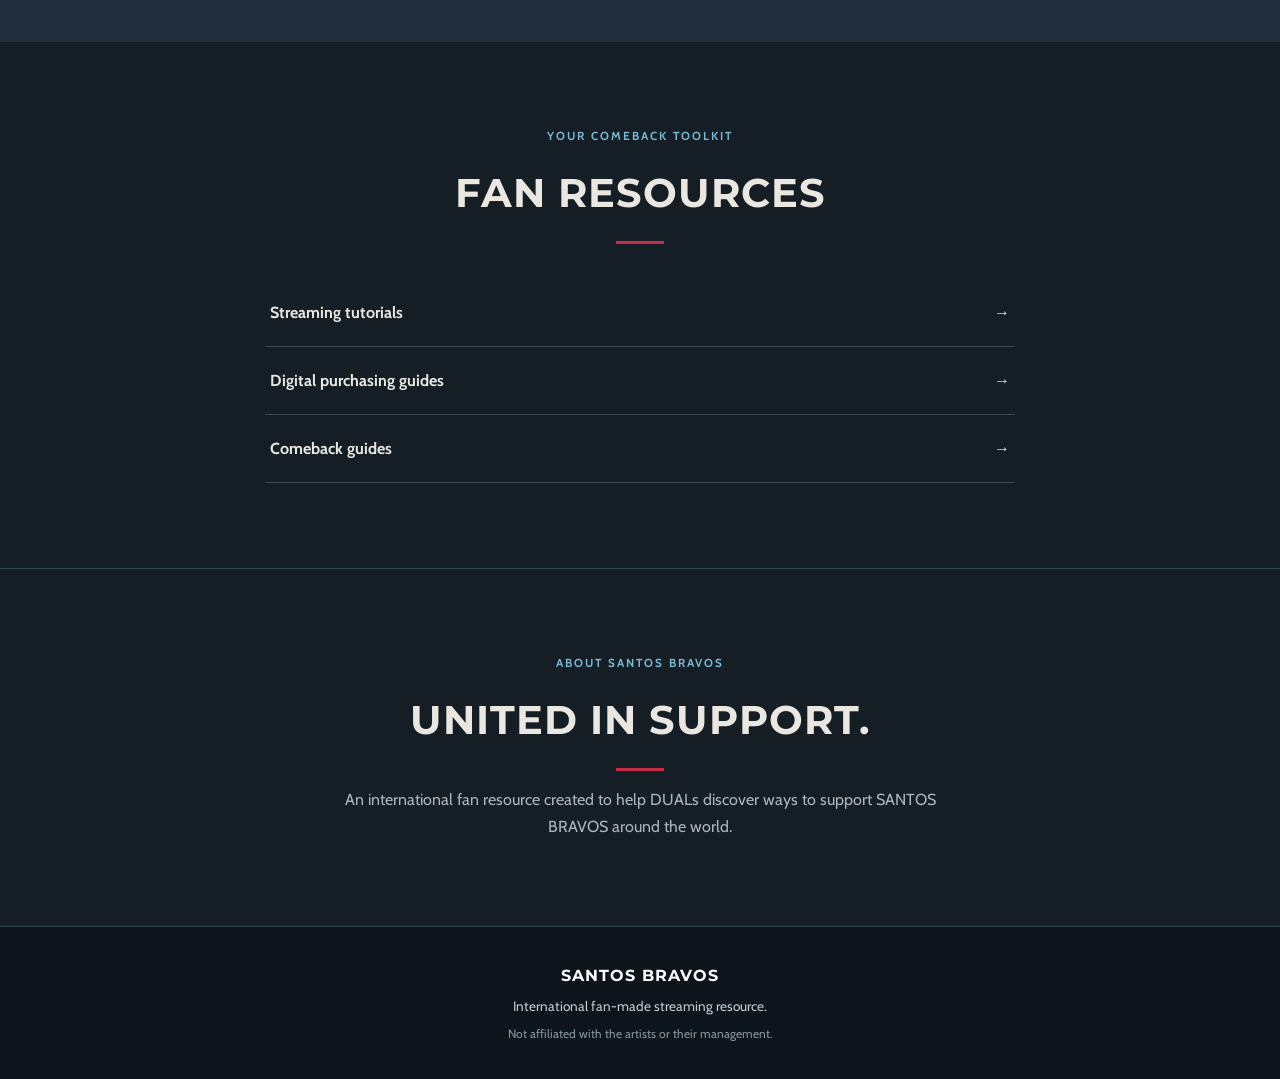
==== commit f252cb74: "Add Bugs chart tags" ====
--- a/index.html
+++ b/index.html
@@ -338,6 +338,10 @@
                     <span class="platform-number">25</span>
                     <h4>Bugs</h4>
                     <span class="platform-type">STREAMING</span>
+                    <div class="platform-chart-tags">
+                        <span class="chart-tag platform">OWN CHARTS</span>
+                        <span class="chart-tag regional">CIRCLE CHART</span>
+                    </div>
                     <span class="platform-status coming-soon">GUIDE COMING SOON</span>
                 </article>
 
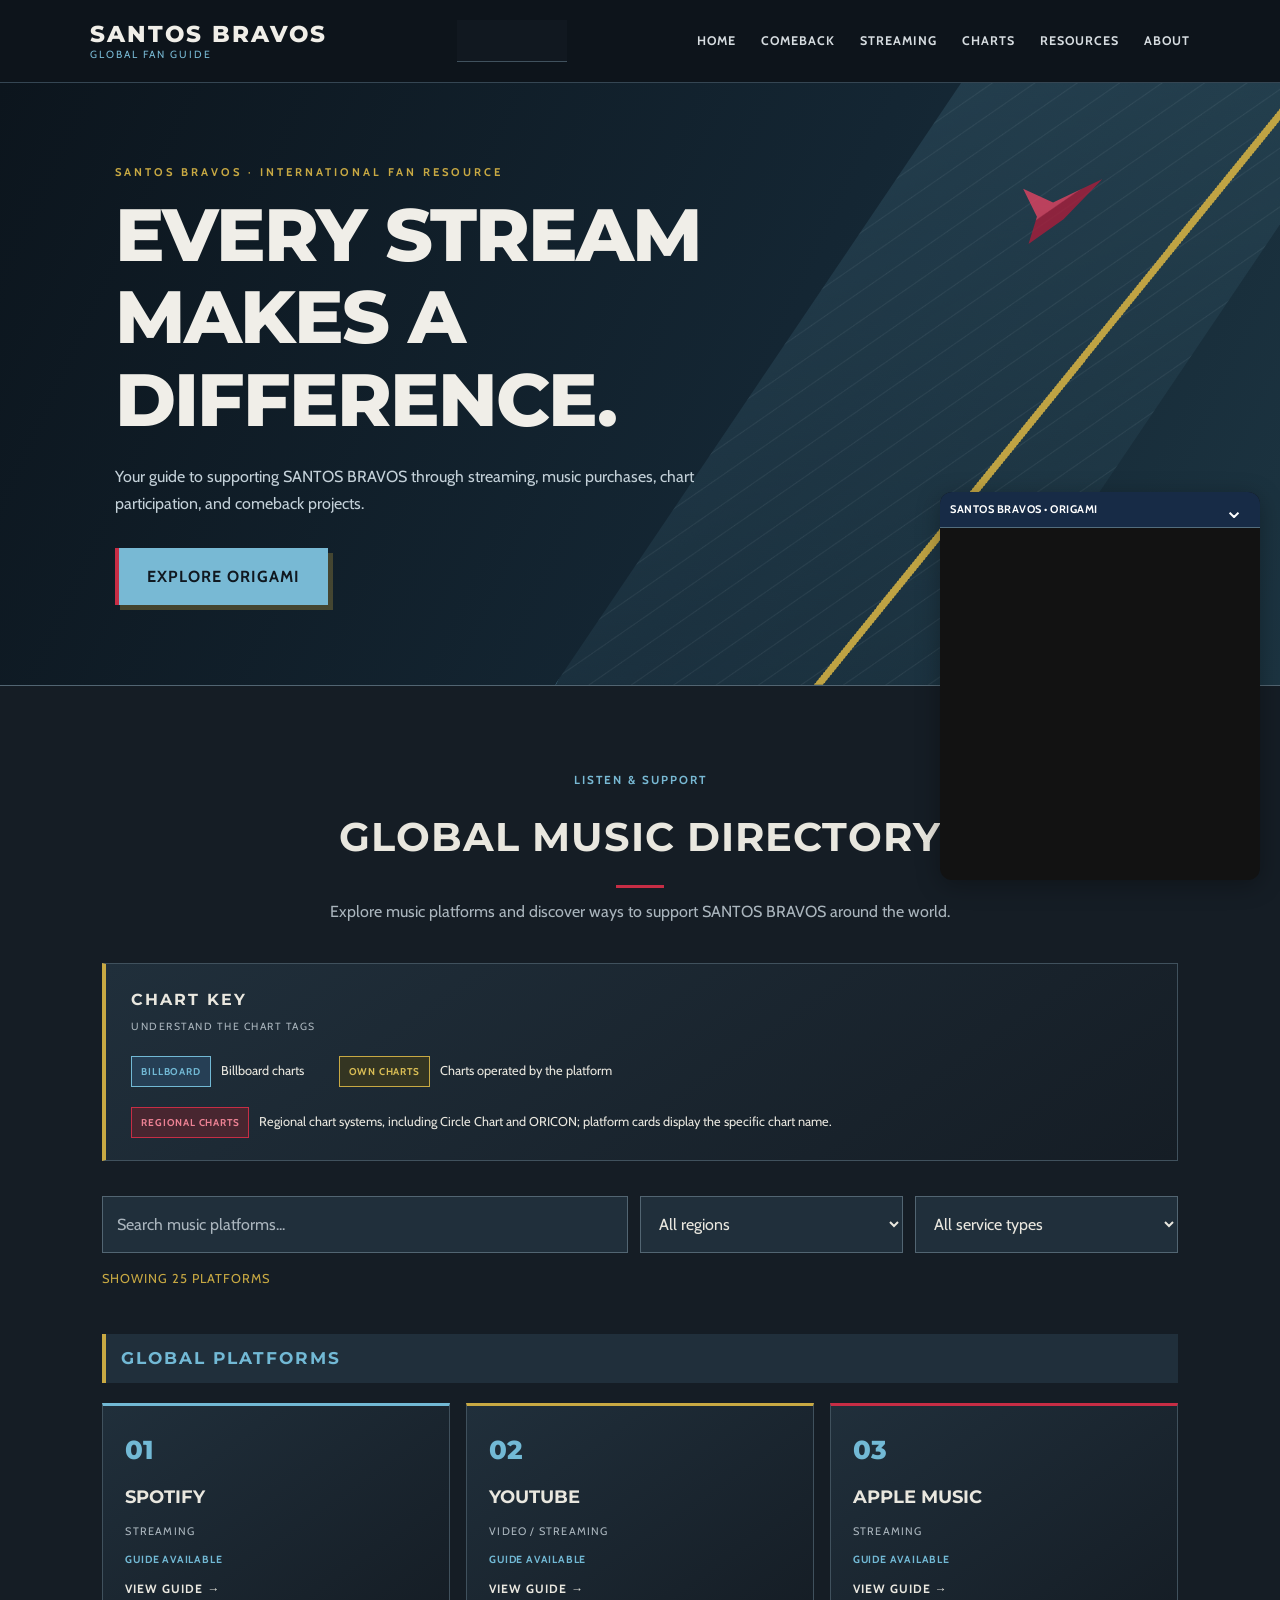
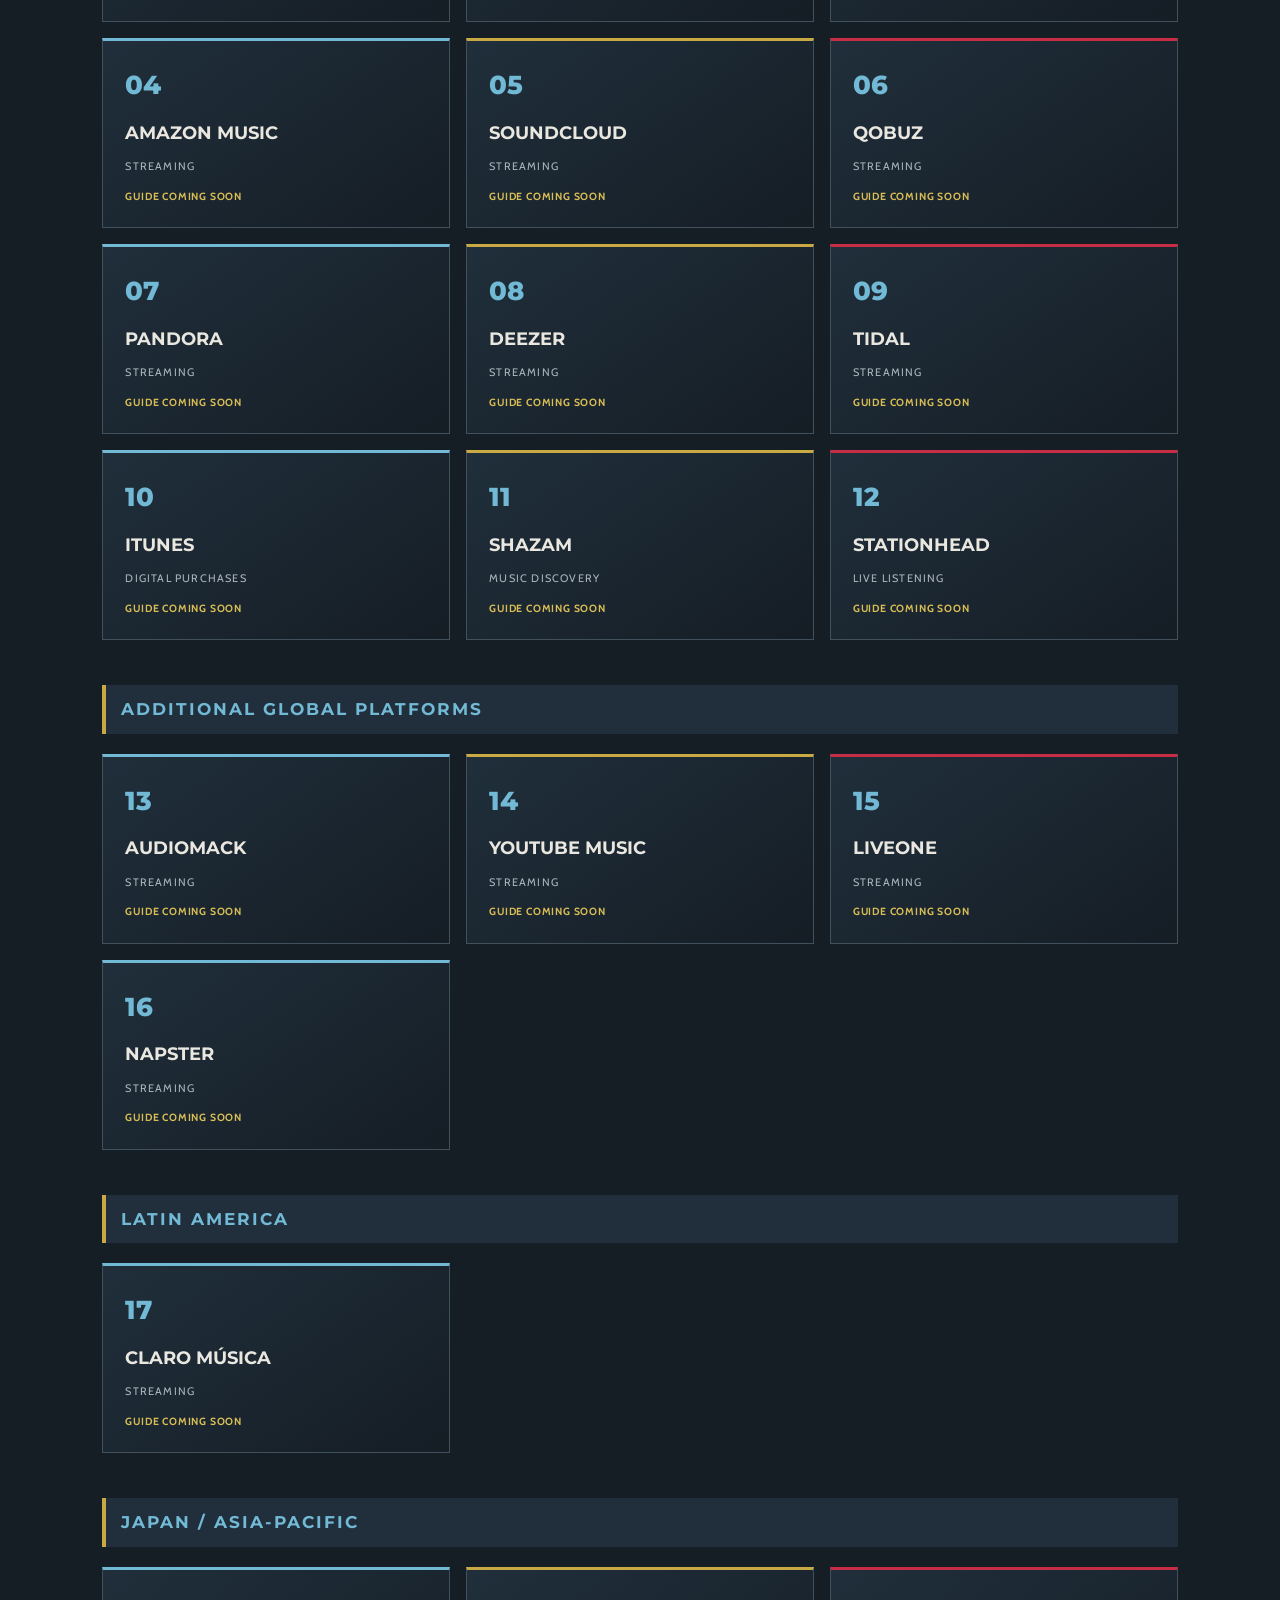
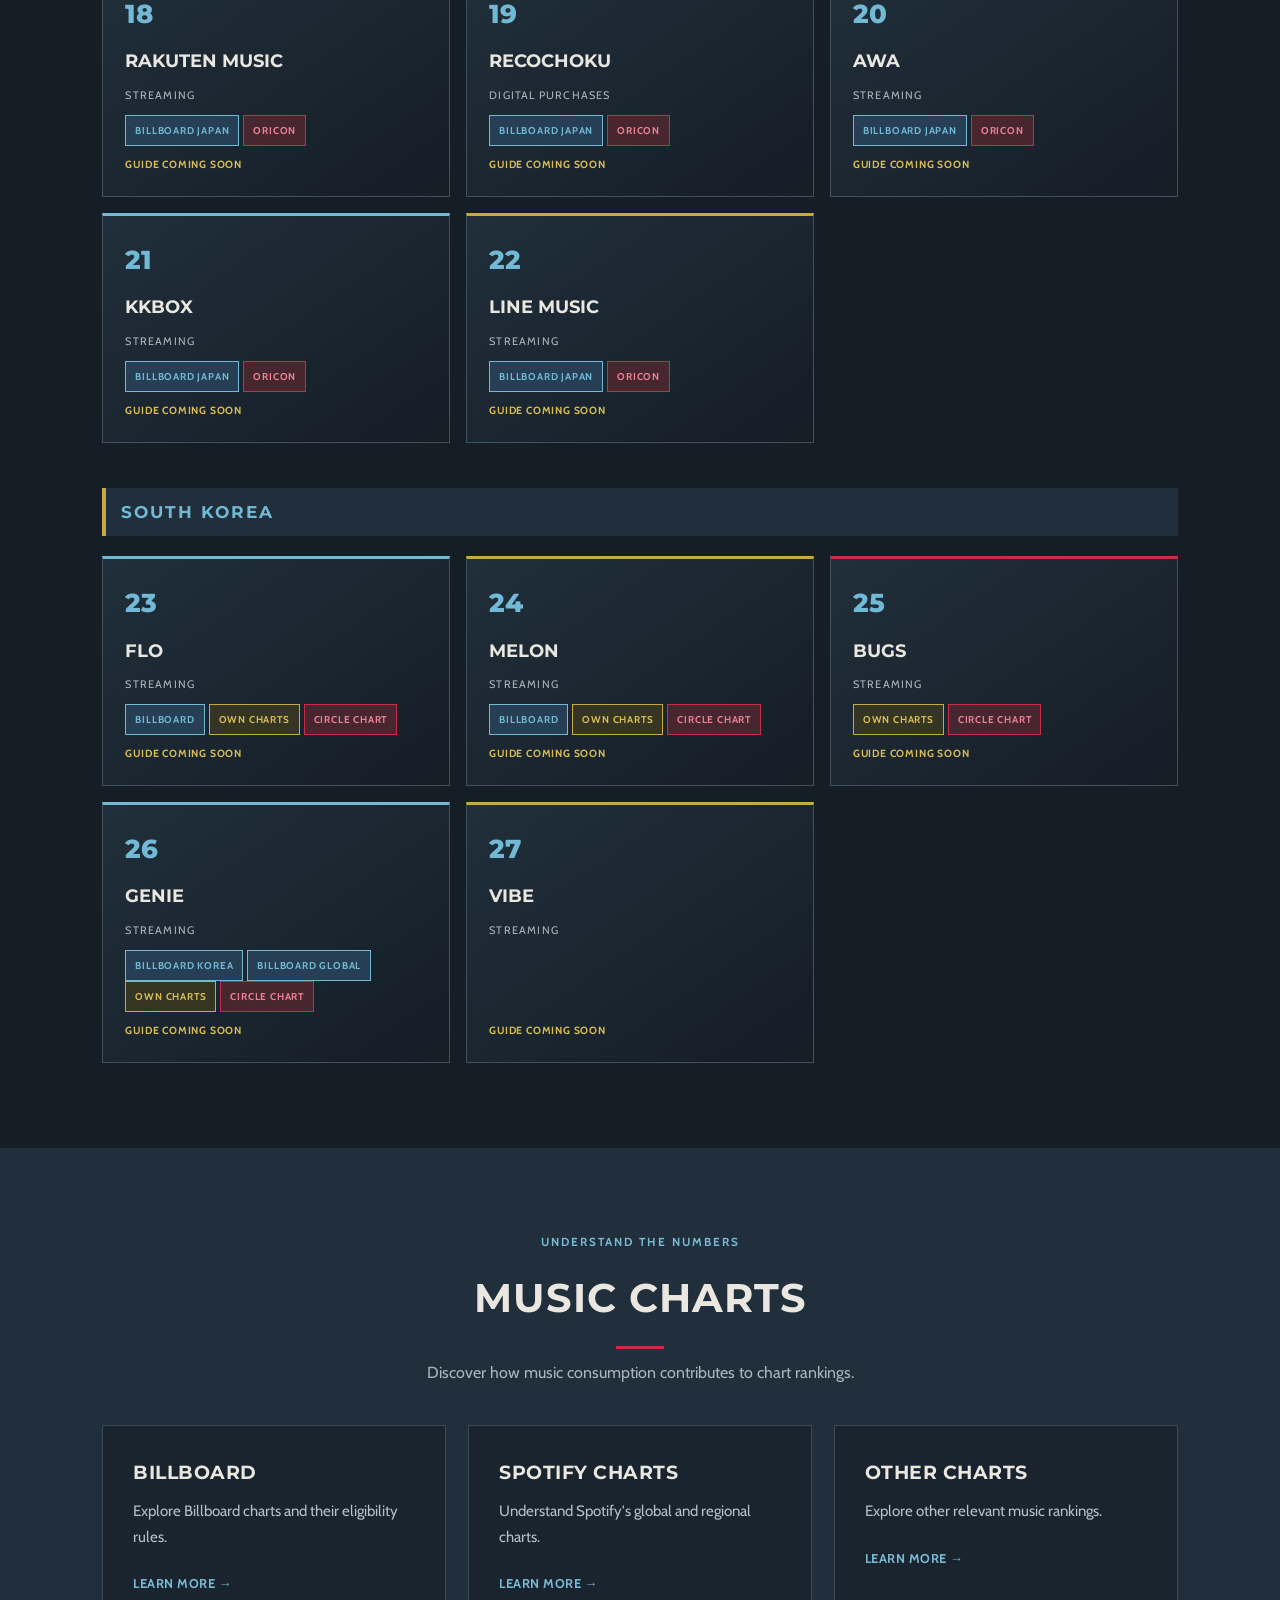
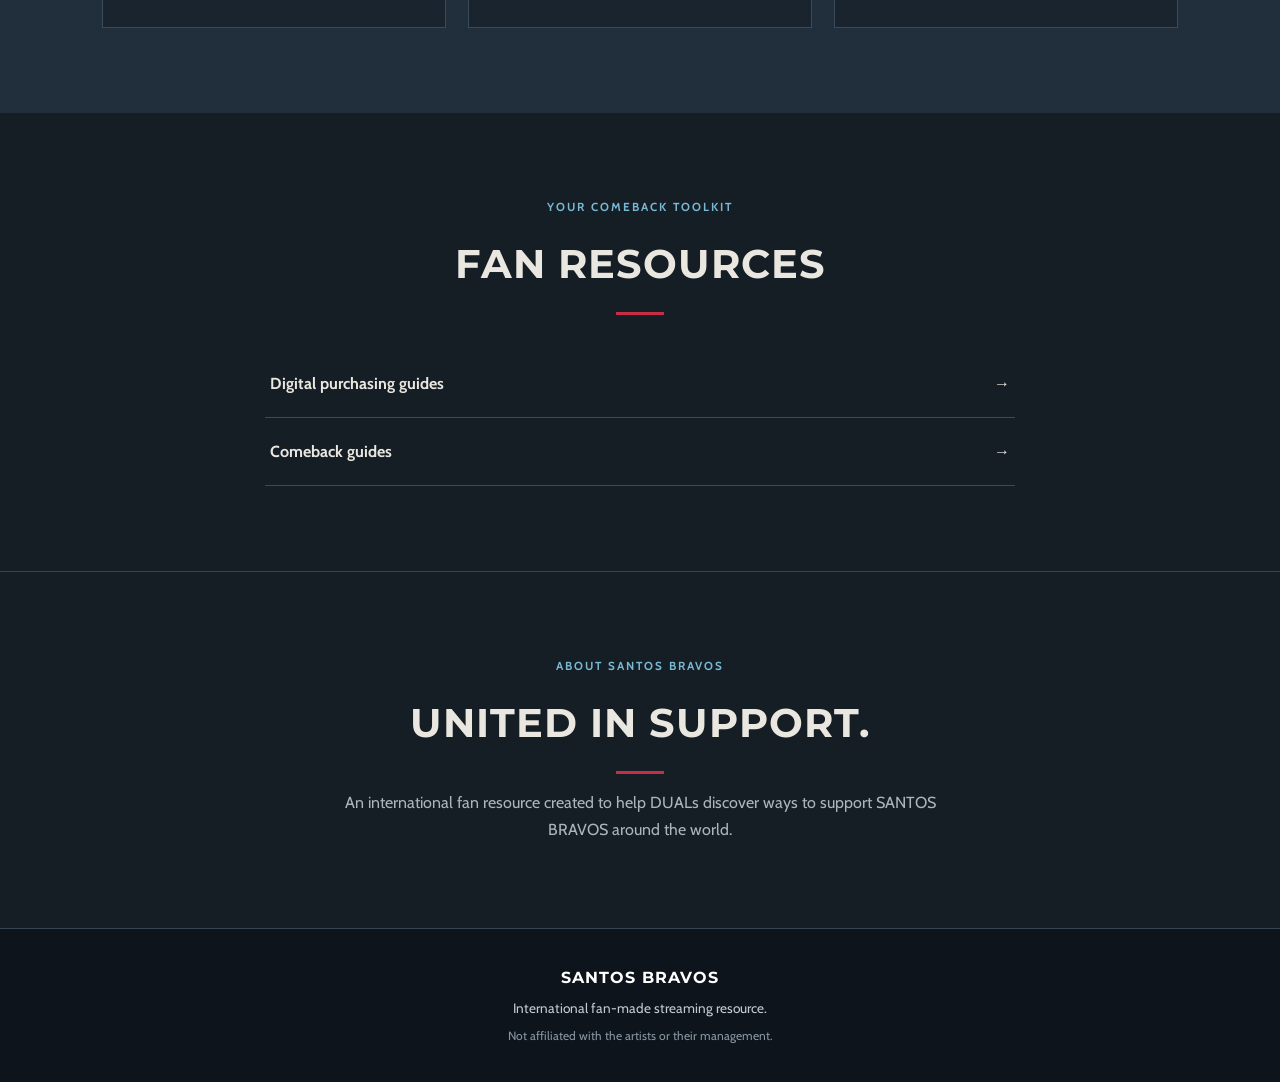
==== commit fedd311b: "Add Spotify streaming guide and playlist builder" ====
--- a/index.html
+++ b/index.html
@@ -76,8 +76,8 @@
                 </div>
 
                 <div class="chart-key-item">
-                    <span class="chart-tag regional">NAMED CHARTS</span>
-                    <span>Specific Japan / Asia-Pacific charts; platform cards display the actual chart name.</span>
+                    <span class="chart-tag regional">REGIONAL CHARTS</span>
+                    <span>Regional chart systems, including Circle Chart and ORICON; platform cards display the specific chart name.</span>
                 </div>
             </div>
         </div>
@@ -118,7 +118,7 @@
                     <h4>Spotify</h4>
                     <span class="platform-type">STREAMING</span>
                     <span class="platform-status available">GUIDE AVAILABLE</span>
-                    <a href="guides/platforms/spotify.html">VIEW GUIDE →</a>
+                    <a href="guides/streaming/spotify.html">VIEW GUIDE →</a>
                 </article>
 
                 <article class="platform-card" data-name="youtube" data-type="video">
@@ -126,7 +126,7 @@
                     <h4>YouTube</h4>
                     <span class="platform-type">VIDEO / STREAMING</span>
                     <span class="platform-status available">GUIDE AVAILABLE</span>
-                    <a href="guides/platforms/youtube.html">VIEW GUIDE →</a>
+                    <a href="guides/streaming/youtube.html">VIEW GUIDE →</a>
                 </article>
 
                 <article class="platform-card" data-name="apple music" data-type="streaming">
@@ -349,6 +349,12 @@
                     <span class="platform-number">26</span>
                     <h4>Genie</h4>
                     <span class="platform-type">STREAMING</span>
+                    <div class="platform-chart-tags">
+                        <span class="chart-tag billboard">BILLBOARD KOREA</span>
+                        <span class="chart-tag billboard">BILLBOARD GLOBAL</span>
+                        <span class="chart-tag platform">OWN CHARTS</span>
+                        <span class="chart-tag regional">CIRCLE CHART</span>
+                    </div>
                     <span class="platform-status coming-soon">GUIDE COMING SOON</span>
                 </article>
 
@@ -399,7 +405,6 @@
         <h2>FAN RESOURCES</h2>
 
         <div class="resource-list">
-            <a href="guides/streaming/index.html">Streaming tutorials <span>→</span></a>
             <a href="guides/purchasing/index.html">Digital purchasing guides <span>→</span></a>
             <a href="guides/comebacks/index.html">Comeback guides <span>→</span></a>
         </div>
--- a/css/styles.css
+++ b/css/styles.css
@@ -1179,3 +1179,19 @@
         justify-content: center;
     }
 }
+
+/* Compact Spotify player when collapsed on mobile */
+@media (max-width: 600px) {
+  .spotify-floating-player {
+    transition: width .25s ease, transform .8s ease-in-out, opacity .8s ease-in-out;
+  }
+
+  .spotify-floating-player.is-collapsed {
+    width: 210px;
+  }
+
+  .spotify-floating-player.is-collapsed iframe {
+    height: 0;
+    opacity: 0;
+  }
+}
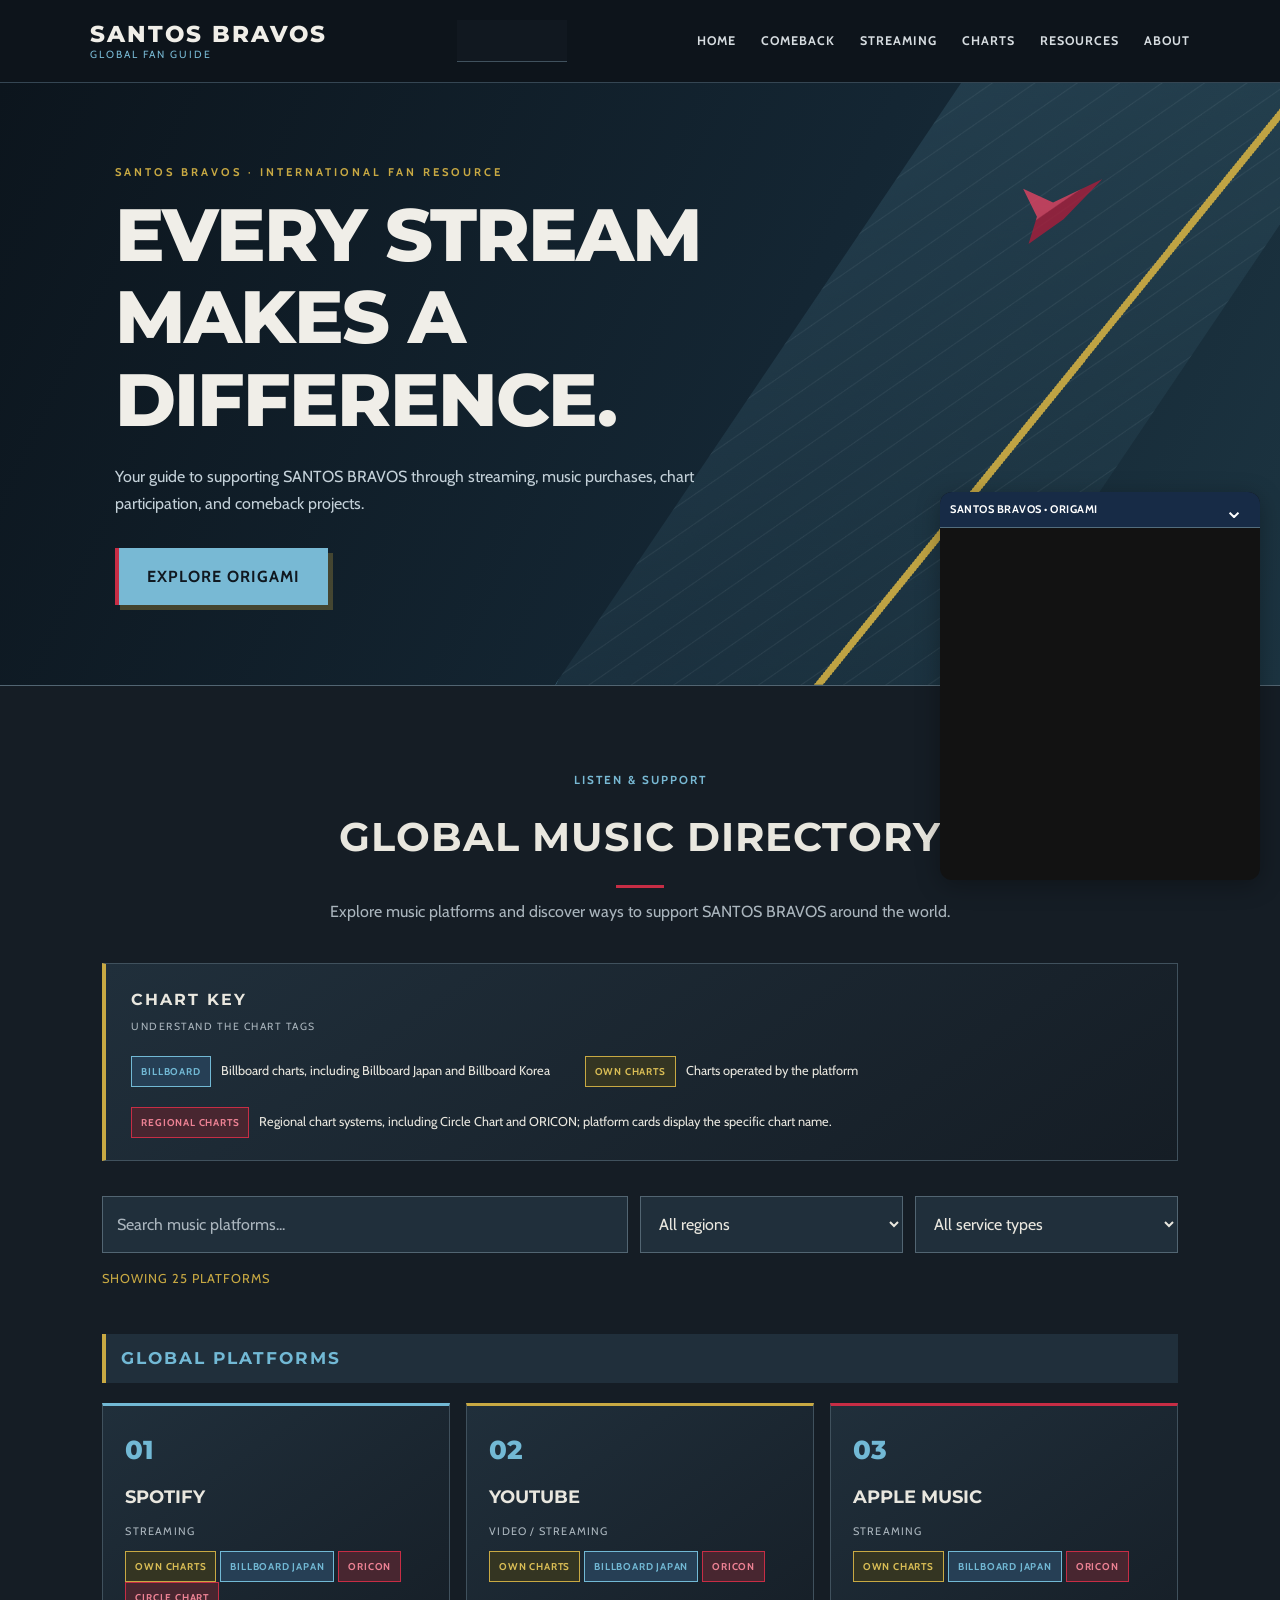
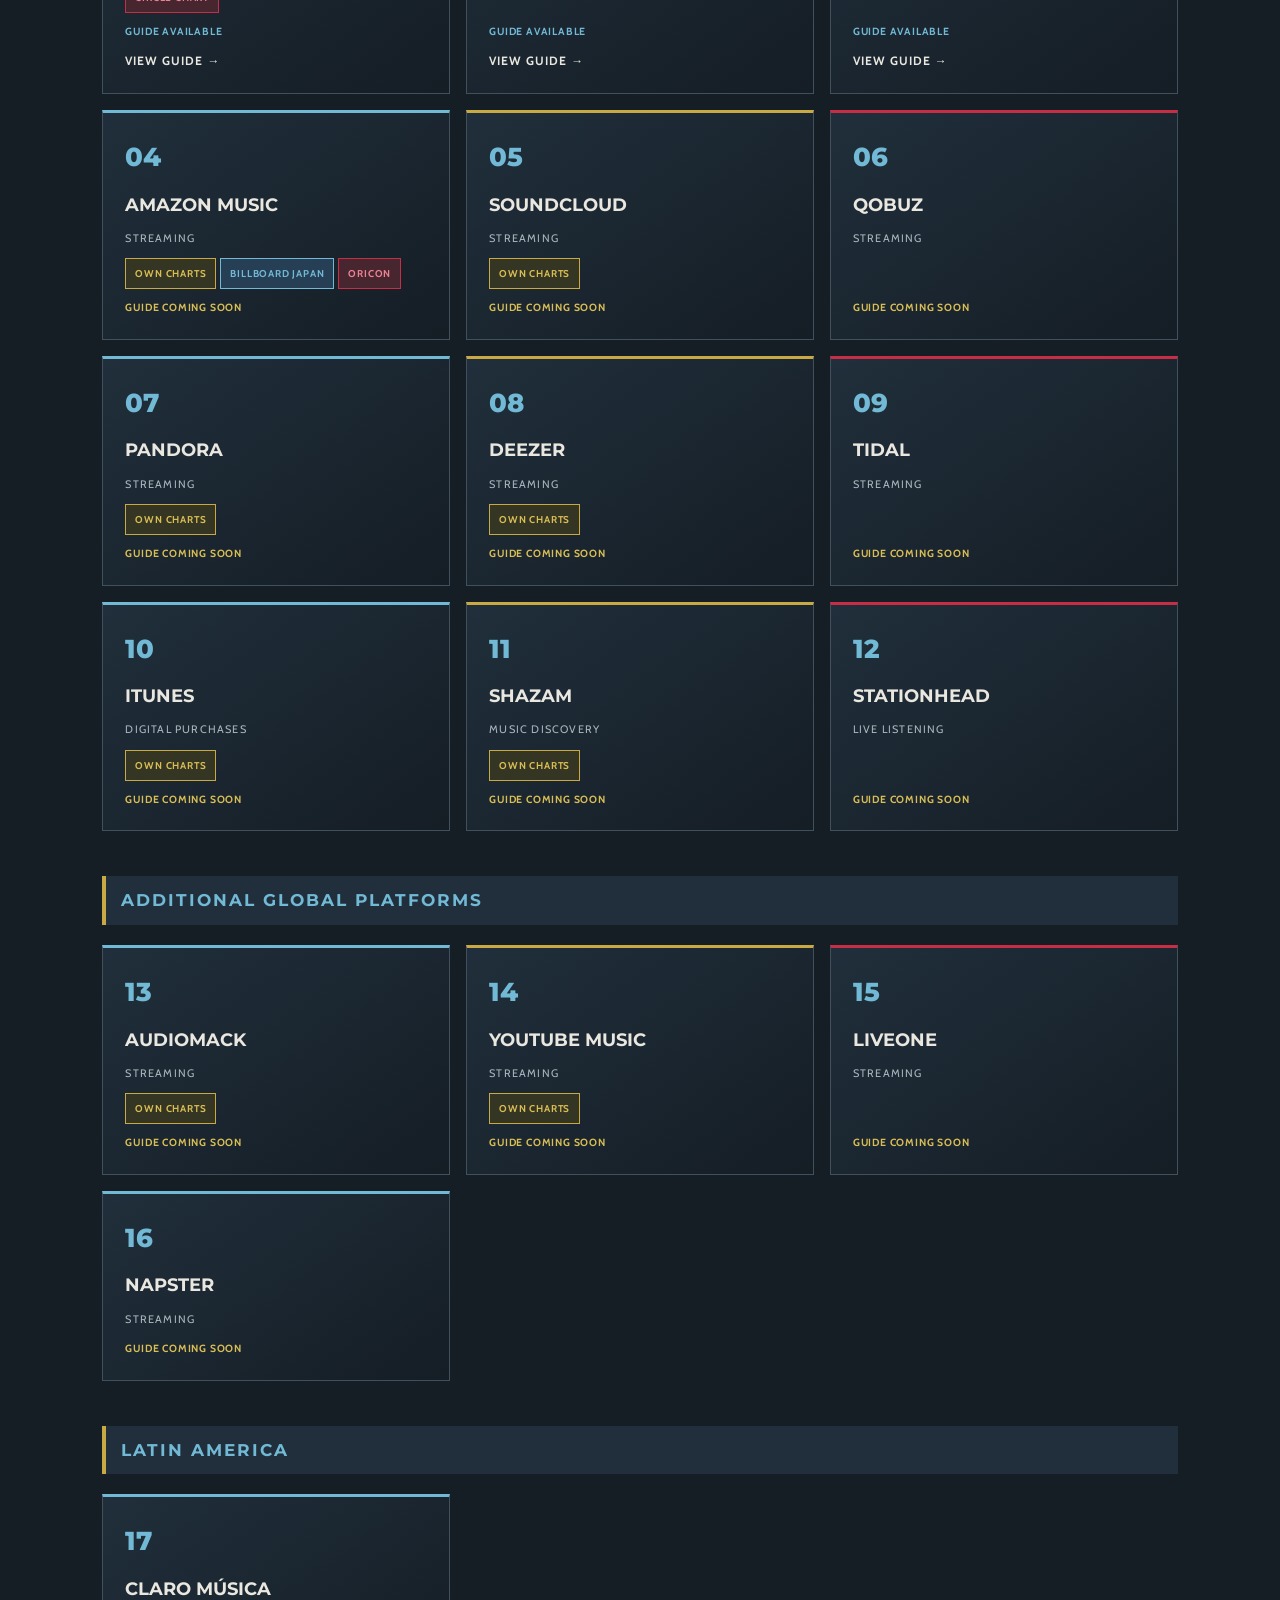
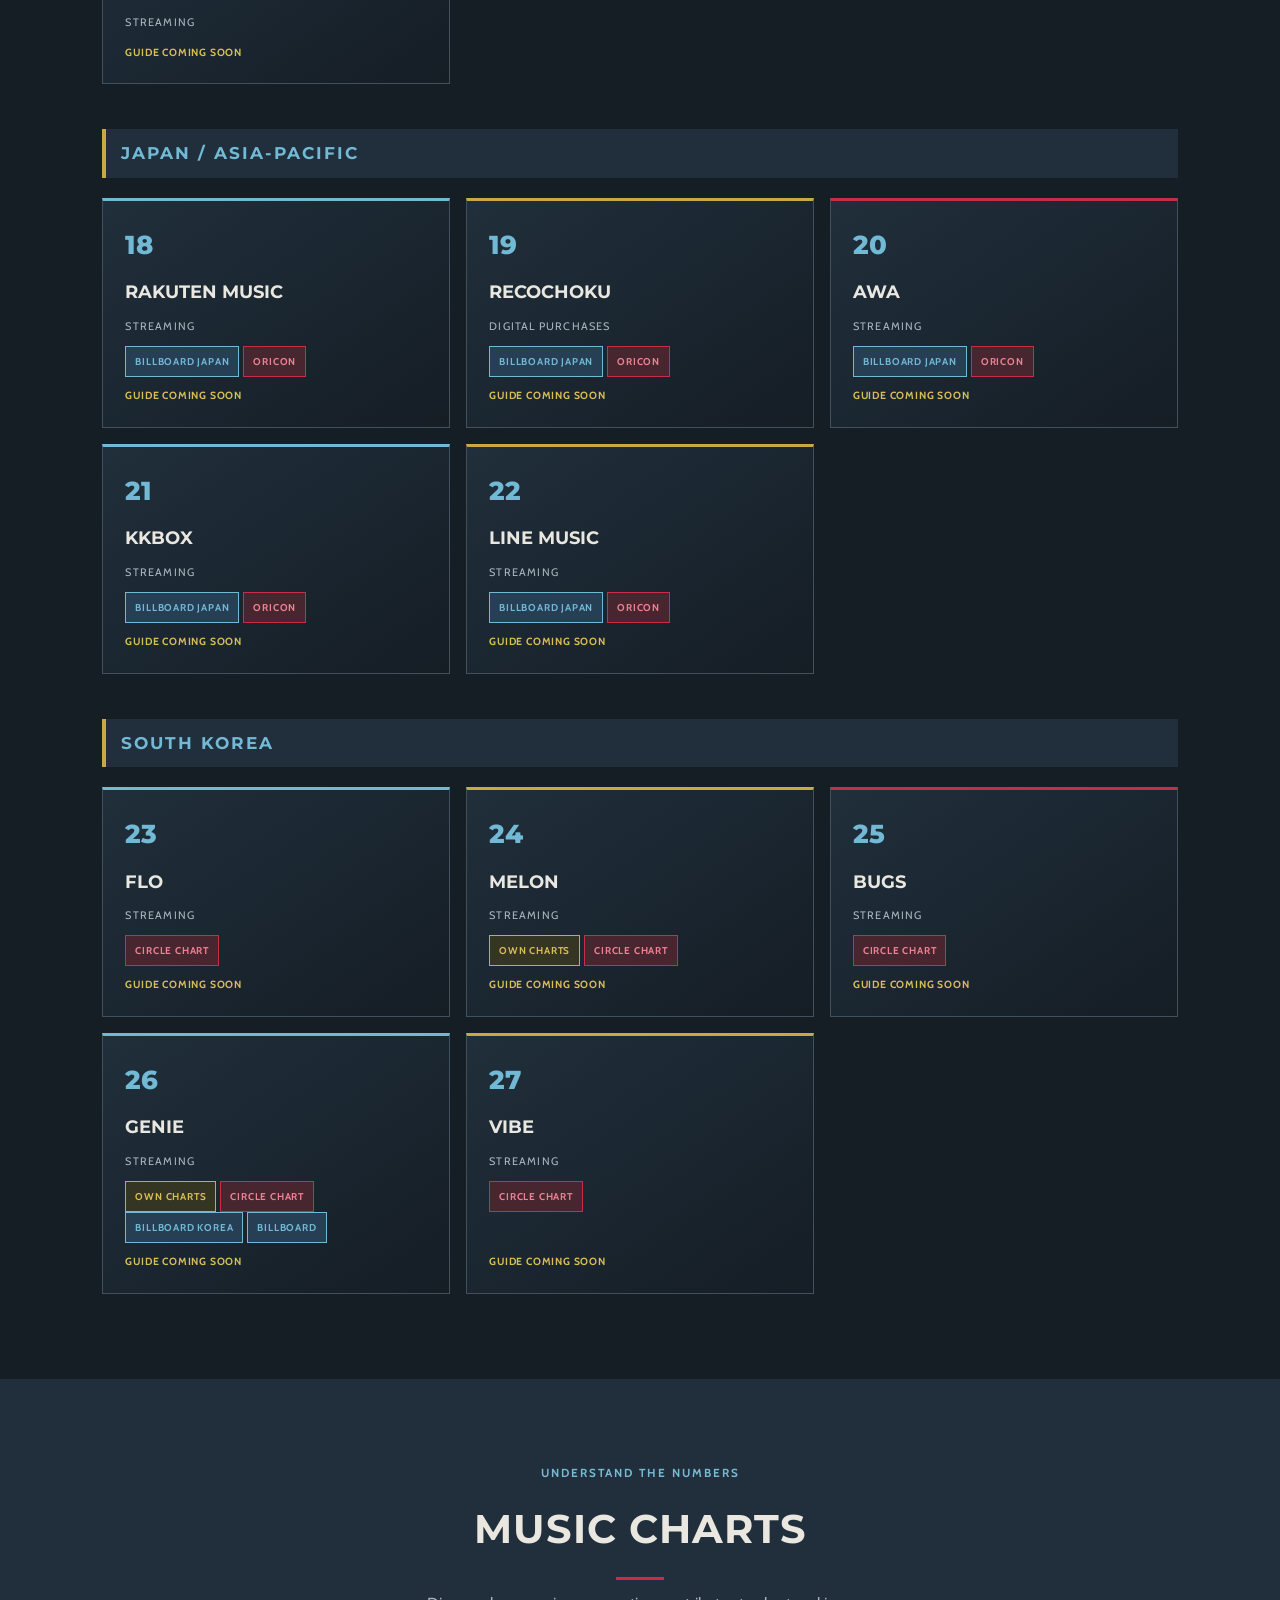
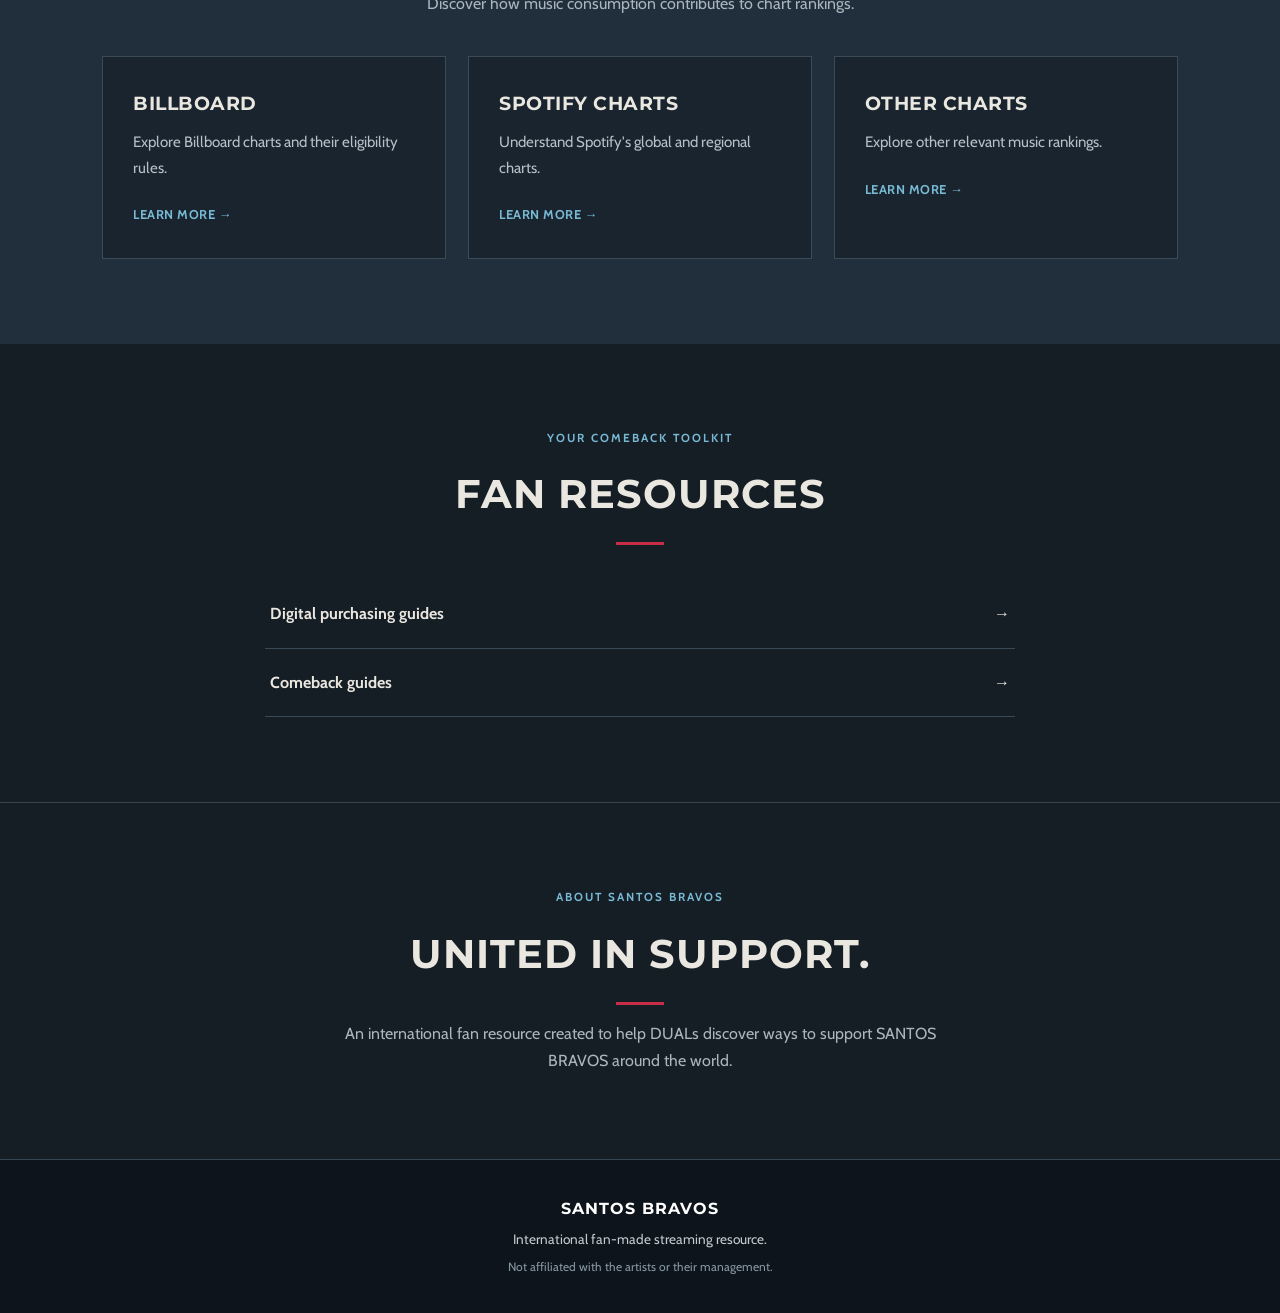
==== commit 84fe1639: "Update platform chart tags" ====
--- a/index.html
+++ b/index.html
@@ -67,7 +67,7 @@
             <div class="chart-key-items">
                 <div class="chart-key-item">
                     <span class="chart-tag billboard">BILLBOARD</span>
-                    <span>Billboard charts</span>
+                    <span>Billboard charts, including Billboard Japan and Billboard Korea</span>
                 </div>
 
                 <div class="chart-key-item">
@@ -77,7 +77,12 @@
 
                 <div class="chart-key-item">
                     <span class="chart-tag regional">REGIONAL CHARTS</span>
-                    <span>Regional chart systems, including Circle Chart and ORICON; platform cards display the specific chart name.</span>
+                    <span>
+    Regional chart systems, including
+    <span translate="no">Circle Chart</span> and
+    <span translate="no">ORICON</span>;
+    platform cards display the specific chart name.
+</span>
                 </div>
             </div>
         </div>
@@ -117,6 +122,13 @@
                     <span class="platform-number">01</span>
                     <h4>Spotify</h4>
                     <span class="platform-type">STREAMING</span>
+                    <div class="platform-chart-tags">
+                    <span class="chart-tag platform">OWN CHARTS</span>
+                    <span class="chart-tag billboard">BILLBOARD JAPAN</span>
+                    <span class="chart-tag regional">ORICON</span>
+                    <span class="chart-tag regional">CIRCLE CHART</span>
+                </div>
+
                     <span class="platform-status available">GUIDE AVAILABLE</span>
                     <a href="guides/streaming/spotify.html">VIEW GUIDE →</a>
                 </article>
@@ -125,6 +137,12 @@
                     <span class="platform-number">02</span>
                     <h4>YouTube</h4>
                     <span class="platform-type">VIDEO / STREAMING</span>
+                    <div class="platform-chart-tags">
+                    <span class="chart-tag platform">OWN CHARTS</span>
+                    <span class="chart-tag billboard">BILLBOARD JAPAN</span>
+                    <span class="chart-tag regional">ORICON</span>
+                </div>
+
                     <span class="platform-status available">GUIDE AVAILABLE</span>
                     <a href="guides/streaming/youtube.html">VIEW GUIDE →</a>
                 </article>
@@ -133,6 +151,12 @@
                     <span class="platform-number">03</span>
                     <h4>Apple Music</h4>
                     <span class="platform-type">STREAMING</span>
+                    <div class="platform-chart-tags">
+                    <span class="chart-tag platform">OWN CHARTS</span>
+                    <span class="chart-tag billboard">BILLBOARD JAPAN</span>
+                    <span class="chart-tag regional">ORICON</span>
+                </div>
+
                     <span class="platform-status available">GUIDE AVAILABLE</span>
                     <a href="guides/platforms/apple-music.html">VIEW GUIDE →</a>
                 </article>
@@ -141,6 +165,12 @@
                     <span class="platform-number">04</span>
                     <h4>Amazon Music</h4>
                     <span class="platform-type">STREAMING</span>
+                    <div class="platform-chart-tags">
+                    <span class="chart-tag platform">OWN CHARTS</span>
+                    <span class="chart-tag billboard">BILLBOARD JAPAN</span>
+                    <span class="chart-tag regional">ORICON</span>
+                </div>
+        
                     <span class="platform-status coming-soon">GUIDE COMING SOON</span>
                 </article>
 
@@ -148,6 +178,9 @@
                     <span class="platform-number">05</span>
                     <h4>SoundCloud</h4>
                     <span class="platform-type">STREAMING</span>
+                    <div class="platform-chart-tags">
+                        <span class="chart-tag platform">OWN CHARTS</span>
+                    </div>
                     <span class="platform-status coming-soon">GUIDE COMING SOON</span>
                 </article>
 
@@ -162,20 +195,28 @@
                     <span class="platform-number">07</span>
                     <h4>Pandora</h4>
                     <span class="platform-type">STREAMING</span>
-                    <span class="platform-status coming-soon">GUIDE COMING SOON</span>
+                    <div class="platform-chart-tags">
+                    <span class="chart-tag platform">OWN CHARTS</span>
+                </div>
+                <span class="platform-status coming-soon">GUIDE COMING SOON</span>
                 </article>
 
                 <article class="platform-card" data-name="deezer" data-type="streaming">
                     <span class="platform-number">08</span>
                     <h4>Deezer</h4>
                     <span class="platform-type">STREAMING</span>
-                    <span class="platform-status coming-soon">GUIDE COMING SOON</span>
+        
+                    <div class="platform-chart-tags">
+                    <span class="chart-tag platform">OWN CHARTS</span>
+                </div>
+                <span class="platform-status coming-soon">GUIDE COMING SOON</span>
                 </article>
 
                 <article class="platform-card" data-name="tidal" data-type="streaming">
                     <span class="platform-number">09</span>
                     <h4>TIDAL</h4>
                     <span class="platform-type">STREAMING</span>
+        
                     <span class="platform-status coming-soon">GUIDE COMING SOON</span>
                 </article>
 
@@ -183,6 +224,10 @@
                     <span class="platform-number">10</span>
                     <h4>iTunes</h4>
                     <span class="platform-type">DIGITAL PURCHASES</span>
+                    <div class="platform-chart-tags">
+                    <span class="chart-tag platform">OWN CHARTS</span>
+                </div>
+
                     <span class="platform-status coming-soon">GUIDE COMING SOON</span>
                 </article>
 
@@ -190,6 +235,10 @@
                     <span class="platform-number">11</span>
                     <h4>Shazam</h4>
                     <span class="platform-type">MUSIC DISCOVERY</span>
+                    <div class="platform-chart-tags">
+                    <span class="chart-tag platform">OWN CHARTS</span>
+                </div>
+
                     <span class="platform-status coming-soon">GUIDE COMING SOON</span>
                 </article>
 
@@ -209,13 +258,20 @@
                     <span class="platform-number">13</span>
                     <h4>Audiomack</h4>
                     <span class="platform-type">STREAMING</span>
-                    <span class="platform-status coming-soon">GUIDE COMING SOON</span>
+                    <div class="platform-chart-tags">
+                    <span class="chart-tag platform">OWN CHARTS</span>
+                </div>
+                <span class="platform-status coming-soon">GUIDE COMING SOON</span>
                 </article>
 
                 <article class="platform-card" data-name="youtube music" data-type="streaming">
                     <span class="platform-number">14</span>
                     <h4>YouTube Music</h4>
                     <span class="platform-type">STREAMING</span>
+                    <div class="platform-chart-tags">
+                    <span class="chart-tag platform">OWN CHARTS</span>
+                </div>
+
                     <span class="platform-status coming-soon">GUIDE COMING SOON</span>
                 </article>
 
@@ -255,10 +311,11 @@
                     <h4>Rakuten Music</h4>
                     <span class="platform-type">STREAMING</span>
                     <div class="platform-chart-tags">
-                        <span class="chart-tag billboard">BILLBOARD JAPAN</span>
-                        <span class="chart-tag regional">ORICON</span>
-                    </div>
-                    <span class="platform-status coming-soon">GUIDE COMING SOON</span>
+                    <span class="chart-tag billboard">BILLBOARD JAPAN</span>
+                    <span class="chart-tag regional">ORICON</span>
+                </div>
+
+<span class="platform-status coming-soon">GUIDE COMING SOON</span>
                 </article>
 
                 <article class="platform-card" data-name="recochoku" data-type="purchase">
@@ -266,10 +323,11 @@
                     <h4>RecoChoku</h4>
                     <span class="platform-type">DIGITAL PURCHASES</span>
                     <div class="platform-chart-tags">
-                        <span class="chart-tag billboard">BILLBOARD JAPAN</span>
-                        <span class="chart-tag regional">ORICON</span>
-                    </div>
-                    <span class="platform-status coming-soon">GUIDE COMING SOON</span>
+                    <span class="chart-tag billboard">BILLBOARD JAPAN</span>
+                    <span class="chart-tag regional">ORICON</span>
+                </div>
+
+<span class="platform-status coming-soon">GUIDE COMING SOON</span>
                 </article>
 
                 <article class="platform-card" data-name="awa" data-type="streaming">
@@ -277,10 +335,11 @@
                     <h4>AWA</h4>
                     <span class="platform-type">STREAMING</span>
                     <div class="platform-chart-tags">
-                        <span class="chart-tag billboard">BILLBOARD JAPAN</span>
-                        <span class="chart-tag regional">ORICON</span>
-                    </div>
-                    <span class="platform-status coming-soon">GUIDE COMING SOON</span>
+                    <span class="chart-tag billboard">BILLBOARD JAPAN</span>
+                    <span class="chart-tag regional">ORICON</span>
+                </div>
+
+<span class="platform-status coming-soon">GUIDE COMING SOON</span>
                 </article>
 
                 <article class="platform-card" data-name="kkbox" data-type="streaming">
@@ -288,10 +347,11 @@
                     <h4>KKBOX</h4>
                     <span class="platform-type">STREAMING</span>
                     <div class="platform-chart-tags">
-                        <span class="chart-tag billboard">BILLBOARD JAPAN</span>
-                        <span class="chart-tag regional">ORICON</span>
-                    </div>
-                    <span class="platform-status coming-soon">GUIDE COMING SOON</span>
+                    <span class="chart-tag billboard">BILLBOARD JAPAN</span>
+                    <span class="chart-tag regional">ORICON</span>
+                </div>
+
+<span class="platform-status coming-soon">GUIDE COMING SOON</span>
                 </article>
 
                 <article class="platform-card" data-name="line music" data-type="streaming">
@@ -299,10 +359,11 @@
                     <h4>LINE MUSIC</h4>
                     <span class="platform-type">STREAMING</span>
                     <div class="platform-chart-tags">
-                        <span class="chart-tag billboard">BILLBOARD JAPAN</span>
-                        <span class="chart-tag regional">ORICON</span>
-                    </div>
-                    <span class="platform-status coming-soon">GUIDE COMING SOON</span>
+                    <span class="chart-tag billboard">BILLBOARD JAPAN</span>
+                    <span class="chart-tag regional">ORICON</span>
+                </div>
+
+<span class="platform-status coming-soon">GUIDE COMING SOON</span>
                 </article>
             </div>
         </div>
@@ -315,11 +376,10 @@
                     <h4>FLO</h4>
                     <span class="platform-type">STREAMING</span>
                     <div class="platform-chart-tags">
-                        <span class="chart-tag billboard" title="Eligible for Billboard South Korea Songs and select Billboard Global charts.">BILLBOARD</span>
-                        <span class="chart-tag platform">OWN CHARTS</span>
-                        <span class="chart-tag regional">CIRCLE CHART</span>
-                    </div>
-                    <span class="platform-status coming-soon">GUIDE COMING SOON</span>
+                    <span class="chart-tag regional">CIRCLE CHART</span>
+                </div>
+
+<span class="platform-status coming-soon">GUIDE COMING SOON</span>
                 </article>
 
                 <article class="platform-card" data-name="melon" data-type="streaming">
@@ -327,11 +387,11 @@
                     <h4>Melon</h4>
                     <span class="platform-type">STREAMING</span>
                     <div class="platform-chart-tags">
-                        <span class="chart-tag billboard">BILLBOARD</span>
-                        <span class="chart-tag platform">OWN CHARTS</span>
-                        <span class="chart-tag regional">CIRCLE CHART</span>
-                    </div>
-                    <span class="platform-status coming-soon">GUIDE COMING SOON</span>
+                    <span class="chart-tag platform">OWN CHARTS</span>
+                    <span class="chart-tag regional">CIRCLE CHART</span>
+                </div>
+
+<span class="platform-status coming-soon">GUIDE COMING SOON</span>
                 </article>
 
                 <article class="platform-card" data-name="bugs" data-type="streaming">
@@ -339,10 +399,10 @@
                     <h4>Bugs</h4>
                     <span class="platform-type">STREAMING</span>
                     <div class="platform-chart-tags">
-                        <span class="chart-tag platform">OWN CHARTS</span>
-                        <span class="chart-tag regional">CIRCLE CHART</span>
-                    </div>
-                    <span class="platform-status coming-soon">GUIDE COMING SOON</span>
+                    <span class="chart-tag regional">CIRCLE CHART</span>
+                </div>
+
+<span class="platform-status coming-soon">GUIDE COMING SOON</span>
                 </article>
 
                 <article class="platform-card" data-name="genie" data-type="streaming">
@@ -350,18 +410,23 @@
                     <h4>Genie</h4>
                     <span class="platform-type">STREAMING</span>
                     <div class="platform-chart-tags">
-                        <span class="chart-tag billboard">BILLBOARD KOREA</span>
-                        <span class="chart-tag billboard">BILLBOARD GLOBAL</span>
-                        <span class="chart-tag platform">OWN CHARTS</span>
-                        <span class="chart-tag regional">CIRCLE CHART</span>
-                    </div>
-                    <span class="platform-status coming-soon">GUIDE COMING SOON</span>
+                    <span class="chart-tag platform">OWN CHARTS</span>
+                    <span class="chart-tag regional">CIRCLE CHART</span>
+                    <span class="chart-tag billboard">BILLBOARD KOREA</span>
+                    <span class="chart-tag billboard">BILLBOARD</span>
+                </div>
+
+<span class="platform-status coming-soon">GUIDE COMING SOON</span>
                 </article>
 
                 <article class="platform-card" data-name="vibe" data-type="streaming">
                     <span class="platform-number">27</span>
                     <h4>VIBE</h4>
                     <span class="platform-type">STREAMING</span>
+                    <div class="platform-chart-tags">
+                    <span class="chart-tag regional">CIRCLE CHART</span>
+                </div>
+
                     <span class="platform-status coming-soon">GUIDE COMING SOON</span>
                 </article>
 
@@ -449,5 +514,8 @@
     loading="lazy">
   </iframe>
 </div>
+
+
+
 </body>
 </html>
--- a/css/styles.css
+++ b/css/styles.css
@@ -1195,3 +1195,10 @@
     opacity: 0;
   }
 }
+
+/* Sticky navigation across all pages */
+.header {
+    position: sticky;
+    top: 0;
+    z-index: 1000;
+}
